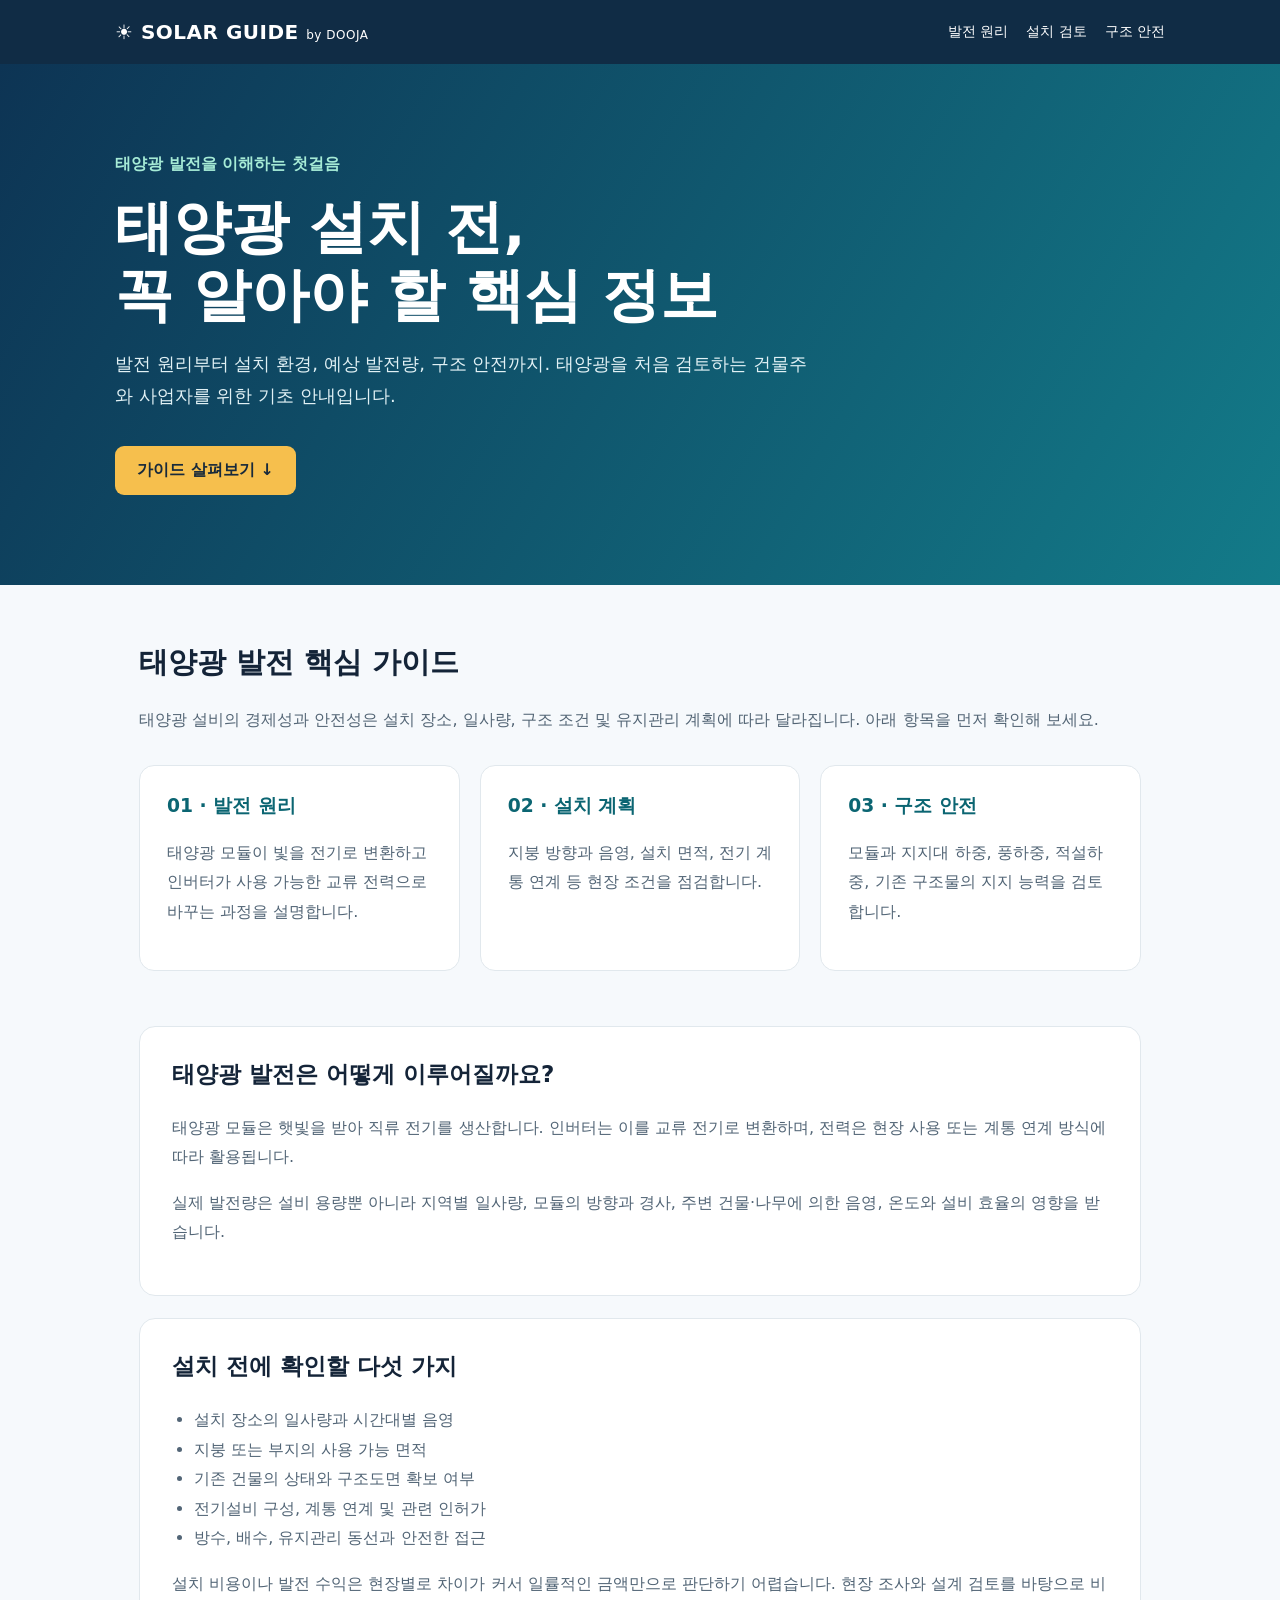
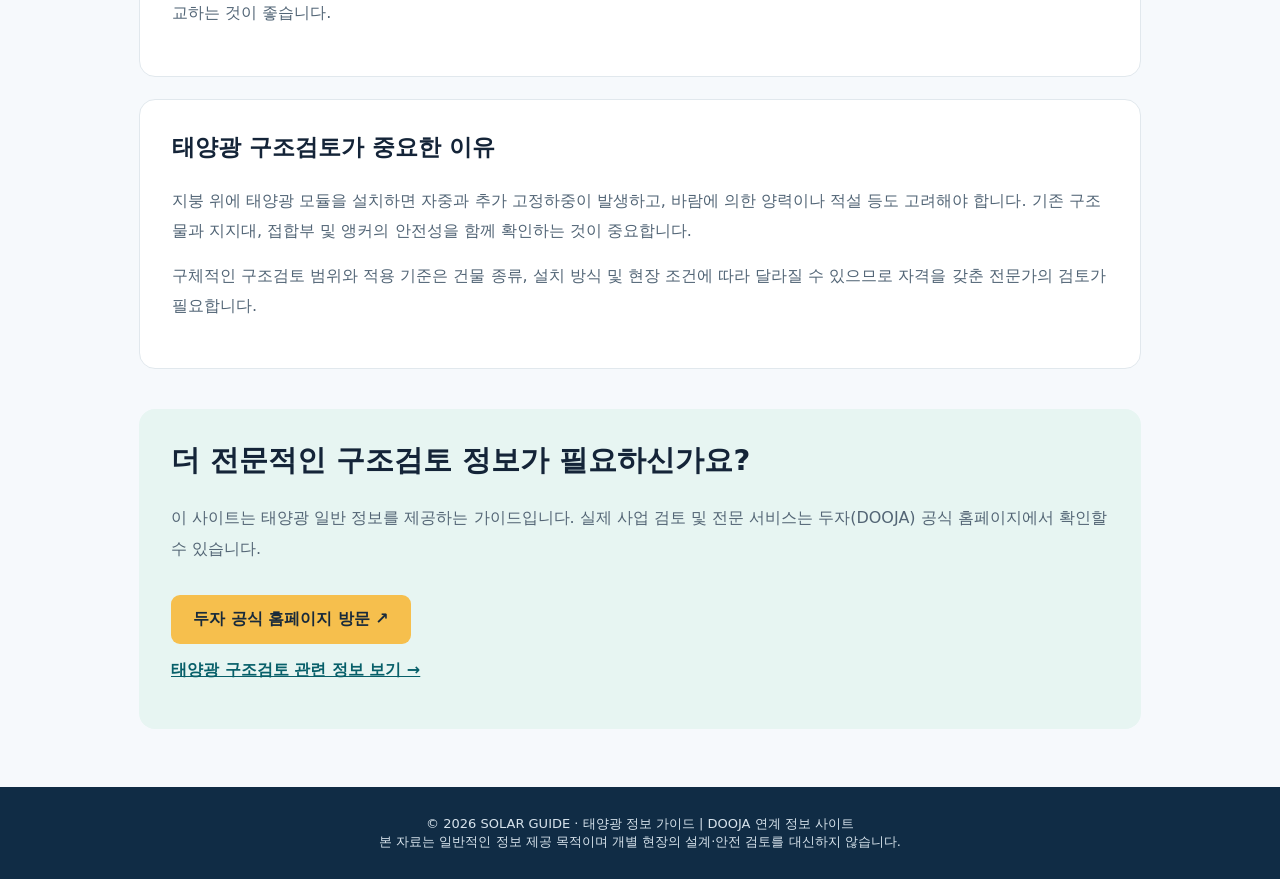
==== index.html @ edfa6957 "Add Search Console verification to solar guide" ====
<!doctype html>
<html lang="ko"><head><meta name="google-site-verification" content="1pqsXk9gWP5H1Vww6EPHqV4sm2T7xe90o_iISeCMJz8" /><meta charset="utf-8"><meta name="viewport" content="width=device-width,initial-scale=1"><title>태양광 발전 가이드 | 설치 원리·발전량·구조 안전 정보</title><meta name="description" content="태양광 발전의 원리, 설치 전 검토사항, 예상 발전량과 구조 안전을 쉽게 알아보는 정보 가이드. 두자(DOOJA) 기술 정보 연결."><meta name="robots" content="index,follow"><link rel="canonical" href="https://starichdog-collab.github.io/solar-guide/"><style>:root{font-family:system-ui,-apple-system,'Noto Sans KR',sans-serif;color:#142438;background:#f6f9fc}*{box-sizing:border-box}body{margin:0}header{background:#102c45;color:white;padding:20px max(24px,calc((100vw - 1050px)/2));display:flex;justify-content:space-between;align-items:center;gap:16px}header a{color:white;text-decoration:none}nav{display:flex;gap:18px;font-size:14px}.logo{font-size:20px;font-weight:800;letter-spacing:.5px}.hero{background:linear-gradient(120deg,#0d3454,#137b89);color:white;padding:90px 24px}.wrap{max-width:1050px;margin:auto}.eyebrow{color:#a6ebd6;font-weight:700}.hero h1{font-size:clamp(32px,5vw,58px);line-height:1.18;max-width:800px;margin:18px 0}.hero p{font-size:18px;line-height:1.8;max-width:700px;color:#e1f1f5}.btn{display:inline-block;background:#f6bf4d;color:#182a3b!important;padding:14px 22px;border-radius:9px;text-decoration:none;font-weight:800;margin-top:15px}main{max-width:1050px;margin:auto;padding:58px 24px}h2{font-size:29px;margin:0 0 22px}.intro{color:#536575;line-height:1.9}.cards{display:grid;grid-template-columns:repeat(3,1fr);gap:20px;margin:30px 0 55px}.card{background:white;border:1px solid #e1e8ed;border-radius:15px;padding:27px;box-shadow:0 6px 24px #1234 0}.card h3{margin-top:0;color:#0b6572}.card p,article p,li{line-height:1.85;color:#526576}article{background:white;border-radius:16px;padding:32px;margin:22px 0;border:1px solid #e1e8ed}article h3{margin-top:0;font-size:23px}ul{padding-left:22px}.cta{background:#e7f5f2;border-radius:16px;padding:32px;margin-top:40px}.cta a{color:#075f69;font-weight:700}footer{background:#102c45;color:#d7e3ec;text-align:center;padding:28px;font-size:13px}@media(max-width:700px){header{flex-direction:column;align-items:flex-start}.cards{grid-template-columns:1fr}.hero{padding:60px 24px}article{padding:24px}}</style></head><body><header><a class="logo" href="./">☀ SOLAR GUIDE <small style="font-size:12px;font-weight:400">by DOOJA</small></a><nav><a href="#basics">발전 원리</a><a href="#planning">설치 검토</a><a href="#safety">구조 안전</a></nav></header><section class="hero"><div class="wrap"><div class="eyebrow">태양광 발전을 이해하는 첫걸음</div><h1>태양광 설치 전,<br>꼭 알아야 할 핵심 정보</h1><p>발전 원리부터 설치 환경, 예상 발전량, 구조 안전까지. 태양광을 처음 검토하는 건물주와 사업자를 위한 기초 안내입니다.</p><a class="btn" href="#basics">가이드 살펴보기 ↓</a></div></section><main><h2>태양광 발전 핵심 가이드</h2><p class="intro">태양광 설비의 경제성과 안전성은 설치 장소, 일사량, 구조 조건 및 유지관리 계획에 따라 달라집니다. 아래 항목을 먼저 확인해 보세요.</p><div class="cards"><div class="card"><h3>01 · 발전 원리</h3><p>태양광 모듈이 빛을 전기로 변환하고 인버터가 사용 가능한 교류 전력으로 바꾸는 과정을 설명합니다.</p></div><div class="card"><h3>02 · 설치 계획</h3><p>지붕 방향과 음영, 설치 면적, 전기 계통 연계 등 현장 조건을 점검합니다.</p></div><div class="card"><h3>03 · 구조 안전</h3><p>모듈과 지지대 하중, 풍하중, 적설하중, 기존 구조물의 지지 능력을 검토합니다.</p></div></div><article id="basics"><h3>태양광 발전은 어떻게 이루어질까요?</h3><p>태양광 모듈은 햇빛을 받아 직류 전기를 생산합니다. 인버터는 이를 교류 전기로 변환하며, 전력은 현장 사용 또는 계통 연계 방식에 따라 활용됩니다.</p><p>실제 발전량은 설비 용량뿐 아니라 지역별 일사량, 모듈의 방향과 경사, 주변 건물·나무에 의한 음영, 온도와 설비 효율의 영향을 받습니다.</p></article><article id="planning"><h3>설치 전에 확인할 다섯 가지</h3><ul><li>설치 장소의 일사량과 시간대별 음영</li><li>지붕 또는 부지의 사용 가능 면적</li><li>기존 건물의 상태와 구조도면 확보 여부</li><li>전기설비 구성, 계통 연계 및 관련 인허가</li><li>방수, 배수, 유지관리 동선과 안전한 접근</li></ul><p>설치 비용이나 발전 수익은 현장별로 차이가 커서 일률적인 금액만으로 판단하기 어렵습니다. 현장 조사와 설계 검토를 바탕으로 비교하는 것이 좋습니다.</p></article><article id="safety"><h3>태양광 구조검토가 중요한 이유</h3><p>지붕 위에 태양광 모듈을 설치하면 자중과 추가 고정하중이 발생하고, 바람에 의한 양력이나 적설 등도 고려해야 합니다. 기존 구조물과 지지대, 접합부 및 앵커의 안전성을 함께 확인하는 것이 중요합니다.</p><p>구체적인 구조검토 범위와 적용 기준은 건물 종류, 설치 방식 및 현장 조건에 따라 달라질 수 있으므로 자격을 갖춘 전문가의 검토가 필요합니다.</p></article><section class="cta"><h2>더 전문적인 구조검토 정보가 필요하신가요?</h2><p class="intro">이 사이트는 태양광 일반 정보를 제공하는 가이드입니다. 실제 사업 검토 및 전문 서비스는 두자(DOOJA) 공식 홈페이지에서 확인할 수 있습니다.</p><a class="btn" href="https://dooja.co.kr/" target="_blank" rel="noopener noreferrer">두자 공식 홈페이지 방문 ↗</a><p><a href="https://dooja.co.kr/solar-structural-review" target="_blank" rel="noopener noreferrer">태양광 구조검토 관련 정보 보기 →</a></p></section></main><footer>© 2026 SOLAR GUIDE · 태양광 정보 가이드 | DOOJA 연계 정보 사이트<br>본 자료는 일반적인 정보 제공 목적이며 개별 현장의 설계·안전 검토를 대신하지 않습니다.</footer></body></html>
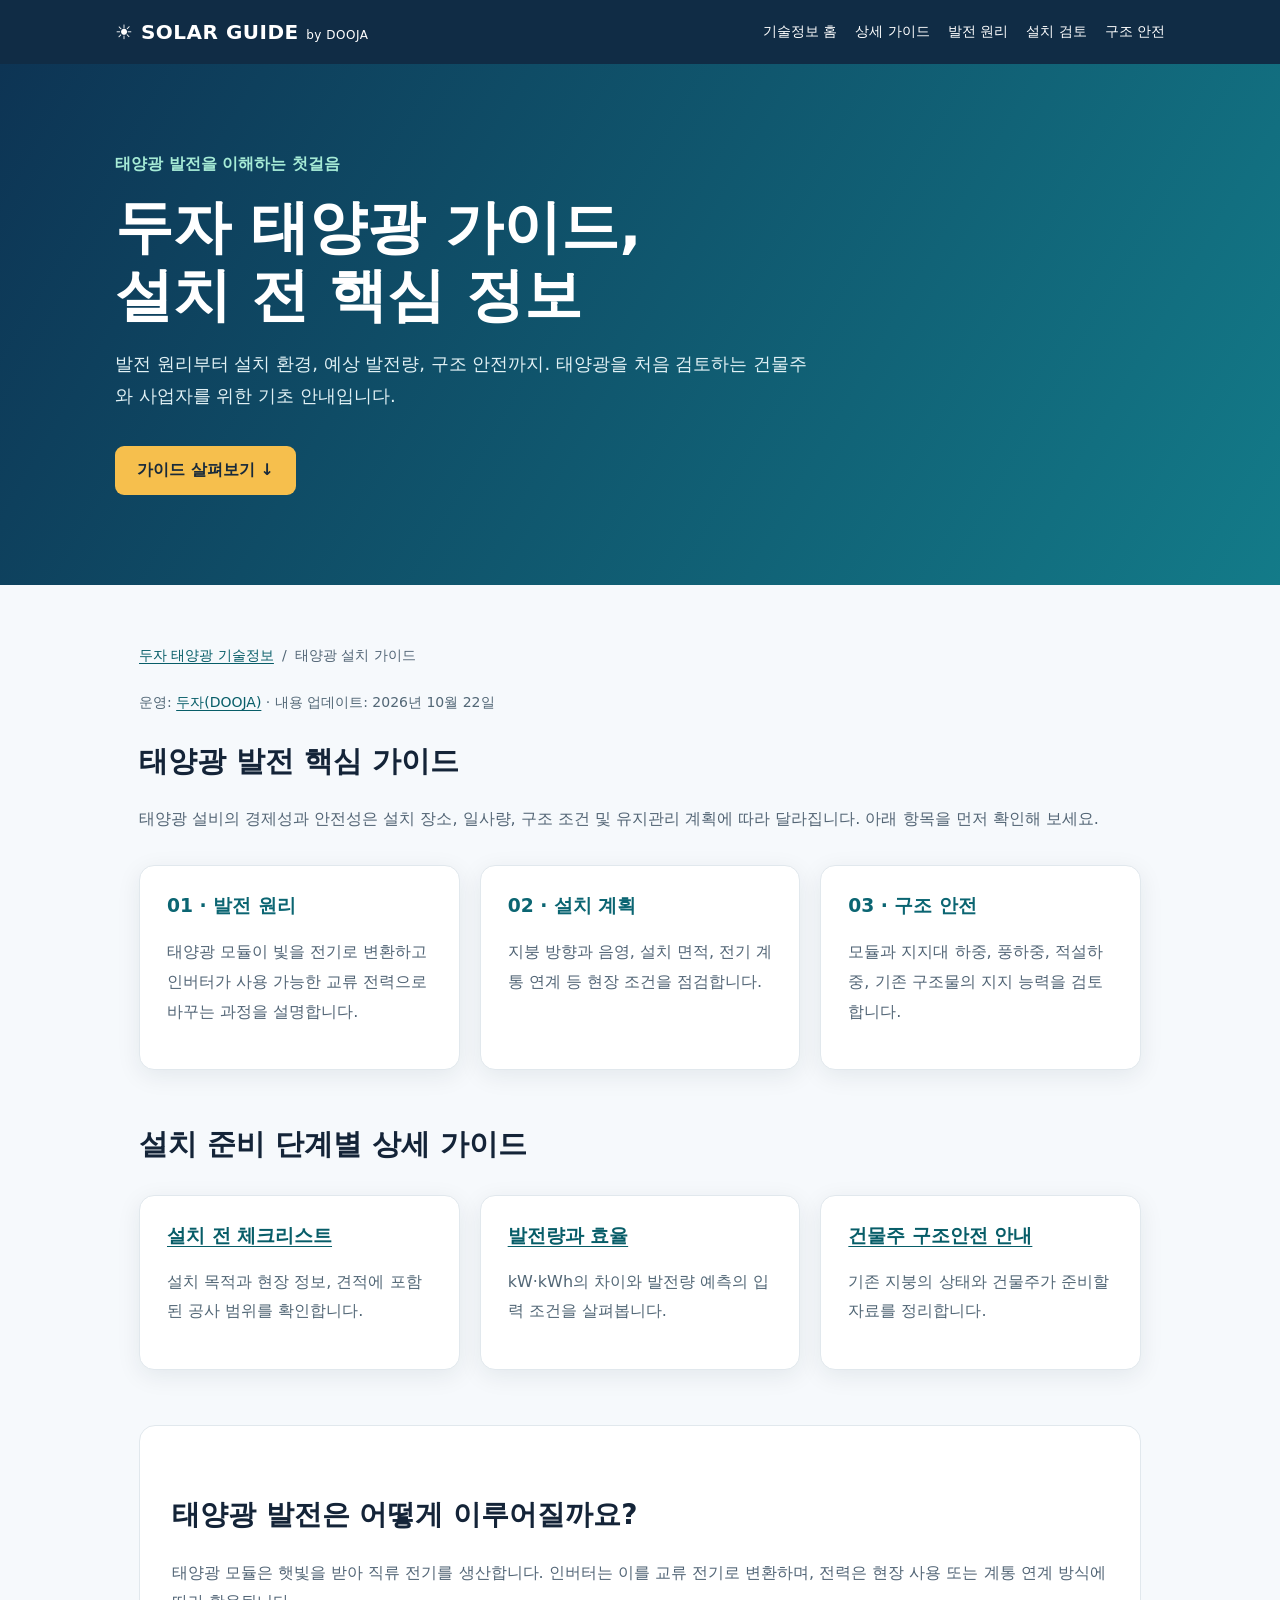
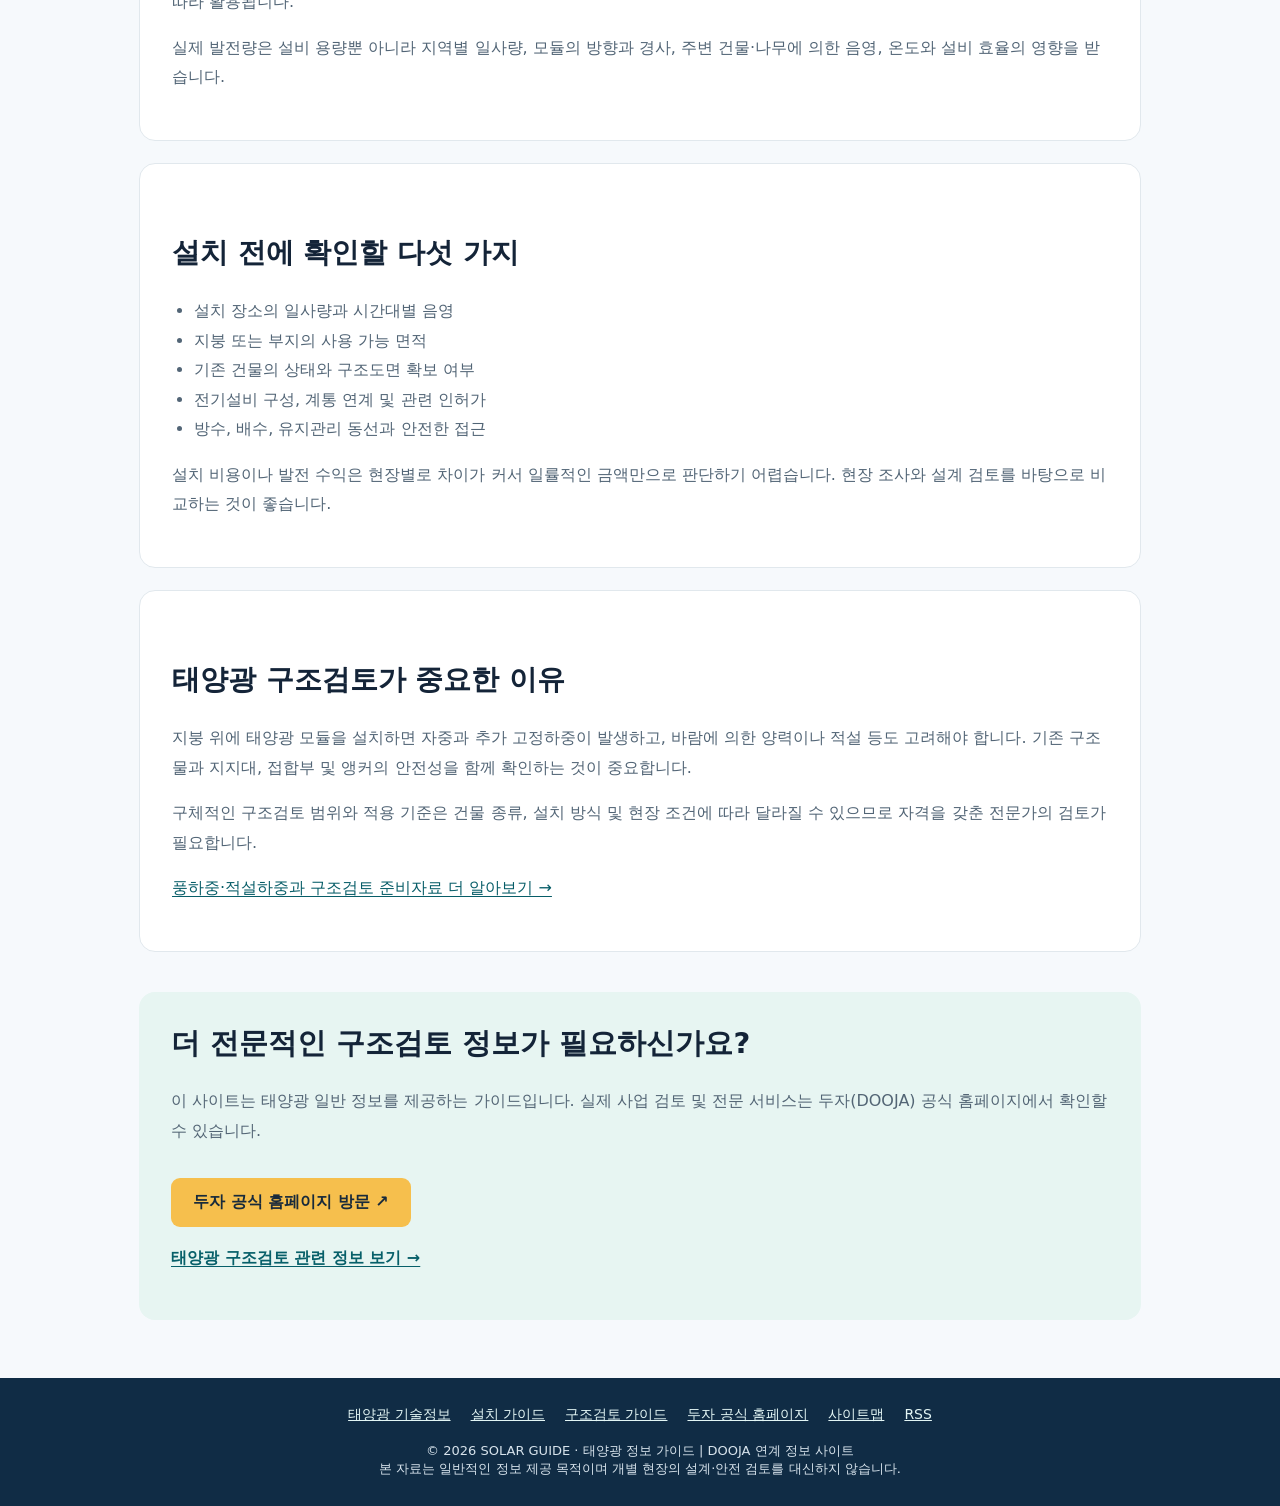
==== commit d7d0f339: "Improve solar guide discoverability, metadata and practical content" ====
--- a/index.html
+++ b/index.html
@@ -1,2 +1,24 @@
 <!doctype html>
-<html lang="ko"><head><meta name="google-site-verification" content="1pqsXk9gWP5H1Vww6EPHqV4sm2T7xe90o_iISeCMJz8" /><meta charset="utf-8"><meta name="viewport" content="width=device-width,initial-scale=1"><title>태양광 발전 가이드 | 설치 원리·발전량·구조 안전 정보</title><meta name="description" content="태양광 발전의 원리, 설치 전 검토사항, 예상 발전량과 구조 안전을 쉽게 알아보는 정보 가이드. 두자(DOOJA) 기술 정보 연결."><meta name="robots" content="index,follow"><link rel="canonical" href="https://starichdog-collab.github.io/solar-guide/"><style>:root{font-family:system-ui,-apple-system,'Noto Sans KR',sans-serif;color:#142438;background:#f6f9fc}*{box-sizing:border-box}body{margin:0}header{background:#102c45;color:white;padding:20px max(24px,calc((100vw - 1050px)/2));display:flex;justify-content:space-between;align-items:center;gap:16px}header a{color:white;text-decoration:none}nav{display:flex;gap:18px;font-size:14px}.logo{font-size:20px;font-weight:800;letter-spacing:.5px}.hero{background:linear-gradient(120deg,#0d3454,#137b89);color:white;padding:90px 24px}.wrap{max-width:1050px;margin:auto}.eyebrow{color:#a6ebd6;font-weight:700}.hero h1{font-size:clamp(32px,5vw,58px);line-height:1.18;max-width:800px;margin:18px 0}.hero p{font-size:18px;line-height:1.8;max-width:700px;color:#e1f1f5}.btn{display:inline-block;background:#f6bf4d;color:#182a3b!important;padding:14px 22px;border-radius:9px;text-decoration:none;font-weight:800;margin-top:15px}main{max-width:1050px;margin:auto;padding:58px 24px}h2{font-size:29px;margin:0 0 22px}.intro{color:#536575;line-height:1.9}.cards{display:grid;grid-template-columns:repeat(3,1fr);gap:20px;margin:30px 0 55px}.card{background:white;border:1px solid #e1e8ed;border-radius:15px;padding:27px;box-shadow:0 6px 24px #1234 0}.card h3{margin-top:0;color:#0b6572}.card p,article p,li{line-height:1.85;color:#526576}article{background:white;border-radius:16px;padding:32px;margin:22px 0;border:1px solid #e1e8ed}article h3{margin-top:0;font-size:23px}ul{padding-left:22px}.cta{background:#e7f5f2;border-radius:16px;padding:32px;margin-top:40px}.cta a{color:#075f69;font-weight:700}footer{background:#102c45;color:#d7e3ec;text-align:center;padding:28px;font-size:13px}@media(max-width:700px){header{flex-direction:column;align-items:flex-start}.cards{grid-template-columns:1fr}.hero{padding:60px 24px}article{padding:24px}}</style></head><body><header><a class="logo" href="./">☀ SOLAR GUIDE <small style="font-size:12px;font-weight:400">by DOOJA</small></a><nav><a href="#basics">발전 원리</a><a href="#planning">설치 검토</a><a href="#safety">구조 안전</a></nav></header><section class="hero"><div class="wrap"><div class="eyebrow">태양광 발전을 이해하는 첫걸음</div><h1>태양광 설치 전,<br>꼭 알아야 할 핵심 정보</h1><p>발전 원리부터 설치 환경, 예상 발전량, 구조 안전까지. 태양광을 처음 검토하는 건물주와 사업자를 위한 기초 안내입니다.</p><a class="btn" href="#basics">가이드 살펴보기 ↓</a></div></section><main><h2>태양광 발전 핵심 가이드</h2><p class="intro">태양광 설비의 경제성과 안전성은 설치 장소, 일사량, 구조 조건 및 유지관리 계획에 따라 달라집니다. 아래 항목을 먼저 확인해 보세요.</p><div class="cards"><div class="card"><h3>01 · 발전 원리</h3><p>태양광 모듈이 빛을 전기로 변환하고 인버터가 사용 가능한 교류 전력으로 바꾸는 과정을 설명합니다.</p></div><div class="card"><h3>02 · 설치 계획</h3><p>지붕 방향과 음영, 설치 면적, 전기 계통 연계 등 현장 조건을 점검합니다.</p></div><div class="card"><h3>03 · 구조 안전</h3><p>모듈과 지지대 하중, 풍하중, 적설하중, 기존 구조물의 지지 능력을 검토합니다.</p></div></div><article id="basics"><h3>태양광 발전은 어떻게 이루어질까요?</h3><p>태양광 모듈은 햇빛을 받아 직류 전기를 생산합니다. 인버터는 이를 교류 전기로 변환하며, 전력은 현장 사용 또는 계통 연계 방식에 따라 활용됩니다.</p><p>실제 발전량은 설비 용량뿐 아니라 지역별 일사량, 모듈의 방향과 경사, 주변 건물·나무에 의한 음영, 온도와 설비 효율의 영향을 받습니다.</p></article><article id="planning"><h3>설치 전에 확인할 다섯 가지</h3><ul><li>설치 장소의 일사량과 시간대별 음영</li><li>지붕 또는 부지의 사용 가능 면적</li><li>기존 건물의 상태와 구조도면 확보 여부</li><li>전기설비 구성, 계통 연계 및 관련 인허가</li><li>방수, 배수, 유지관리 동선과 안전한 접근</li></ul><p>설치 비용이나 발전 수익은 현장별로 차이가 커서 일률적인 금액만으로 판단하기 어렵습니다. 현장 조사와 설계 검토를 바탕으로 비교하는 것이 좋습니다.</p></article><article id="safety"><h3>태양광 구조검토가 중요한 이유</h3><p>지붕 위에 태양광 모듈을 설치하면 자중과 추가 고정하중이 발생하고, 바람에 의한 양력이나 적설 등도 고려해야 합니다. 기존 구조물과 지지대, 접합부 및 앵커의 안전성을 함께 확인하는 것이 중요합니다.</p><p>구체적인 구조검토 범위와 적용 기준은 건물 종류, 설치 방식 및 현장 조건에 따라 달라질 수 있으므로 자격을 갖춘 전문가의 검토가 필요합니다.</p></article><section class="cta"><h2>더 전문적인 구조검토 정보가 필요하신가요?</h2><p class="intro">이 사이트는 태양광 일반 정보를 제공하는 가이드입니다. 실제 사업 검토 및 전문 서비스는 두자(DOOJA) 공식 홈페이지에서 확인할 수 있습니다.</p><a class="btn" href="https://dooja.co.kr/" target="_blank" rel="noopener noreferrer">두자 공식 홈페이지 방문 ↗</a><p><a href="https://dooja.co.kr/solar-structural-review" target="_blank" rel="noopener noreferrer">태양광 구조검토 관련 정보 보기 →</a></p></section></main><footer>© 2026 SOLAR GUIDE · 태양광 정보 가이드 | DOOJA 연계 정보 사이트<br>본 자료는 일반적인 정보 제공 목적이며 개별 현장의 설계·안전 검토를 대신하지 않습니다.</footer></body></html>+<html lang="ko"><head>
+<meta charset="utf-8"><meta name="google-site-verification" content="1pqsXk9gWP5H1Vww6EPHqV4sm2T7xe90o_iISeCMJz8" /><meta name="viewport" content="width=device-width,initial-scale=1"><title>태양광 설치 가이드 | 발전 원리·발전량·준비사항 | 두자</title><meta name="description" content="태양광 설치를 준비하는 건물주와 사업자를 위한 두자 가이드. 발전 원리, 설치 환경, 예상 발전량과 지붕 구조 안전을 순서대로 확인하세요."><link rel="canonical" href="https://starichdog-collab.github.io/solar-guide/"><style>:root{font-family:system-ui,-apple-system,'Noto Sans KR',sans-serif;color:#142438;background:#f6f9fc}*{box-sizing:border-box}body{margin:0}header{background:#102c45;color:white;padding:20px max(24px,calc((100vw - 1050px)/2));display:flex;justify-content:space-between;align-items:center;gap:16px}header a{color:white;text-decoration:none}nav{display:flex;gap:18px;font-size:14px}.logo{font-size:20px;font-weight:800;letter-spacing:.5px}.hero{background:linear-gradient(120deg,#0d3454,#137b89);color:white;padding:90px 24px}.wrap{max-width:1050px;margin:auto}.eyebrow{color:#a6ebd6;font-weight:700}.hero h1{font-size:clamp(32px,5vw,58px);line-height:1.18;max-width:800px;margin:18px 0}.hero p{font-size:18px;line-height:1.8;max-width:700px;color:#e1f1f5}.btn{display:inline-block;background:#f6bf4d;color:#182a3b!important;padding:14px 22px;border-radius:9px;text-decoration:none;font-weight:800;margin-top:15px}main{max-width:1050px;margin:auto;padding:58px 24px}h2{font-size:29px;margin:0 0 22px}.intro{color:#536575;line-height:1.9}.cards{display:grid;grid-template-columns:repeat(3,1fr);gap:20px;margin:30px 0 55px}.card{background:white;border:1px solid #e1e8ed;border-radius:15px;padding:27px;box-shadow:0 6px 24px #11223314}.card h3{margin-top:0;color:#0b6572}.card p,article p,li{line-height:1.85;color:#526576}article{background:white;border-radius:16px;padding:32px;margin:22px 0;border:1px solid #e1e8ed}article h3{margin-top:0;font-size:23px}ul{padding-left:22px}.cta{background:#e7f5f2;border-radius:16px;padding:32px;margin-top:40px}.cta a{color:#075f69;font-weight:700}footer{background:#102c45;color:#d7e3ec;text-align:center;padding:28px;font-size:13px}@media(max-width:700px){header{flex-direction:column;align-items:flex-start}.cards{grid-template-columns:1fr}.hero{padding:60px 24px}article{padding:24px}}</style>
+<meta name="robots" content="index,follow,max-image-preview:large">
+<meta name="author" content="두자(DOOJA)">
+<meta name="theme-color" content="#102c45">
+<meta property="og:type" content="website">
+<meta property="og:locale" content="ko_KR">
+<meta property="og:site_name" content="두자 태양광 기술정보">
+<meta property="og:title" content="태양광 설치 가이드 | 발전 원리·발전량·준비사항 | 두자">
+<meta property="og:description" content="태양광 설치를 준비하는 건물주와 사업자를 위한 두자 가이드. 발전 원리, 설치 환경, 예상 발전량과 지붕 구조 안전을 순서대로 확인하세요.">
+<meta property="og:url" content="https://starichdog-collab.github.io/solar-guide/">
+<meta name="twitter:card" content="summary">
+<meta name="twitter:title" content="태양광 설치 가이드 | 발전 원리·발전량·준비사항 | 두자">
+<meta name="twitter:description" content="태양광 설치를 준비하는 건물주와 사업자를 위한 두자 가이드. 발전 원리, 설치 환경, 예상 발전량과 지붕 구조 안전을 순서대로 확인하세요.">
+<link rel="alternate" type="application/rss+xml" title="두자 태양광 기술정보" href="https://starichdog-collab.github.io/feed.xml">
+<script type="application/ld+json">{"@context":"https://schema.org","@graph":[{"@type":"Organization","@id":"https://dooja.co.kr/#organization","name":"두자(DOOJA)","url":"https://dooja.co.kr/"},{"@type":"WebSite","@id":"https://starichdog-collab.github.io/#website","url":"https://starichdog-collab.github.io/","name":"두자 태양광 기술정보","alternateName":"DOOJA Solar Guide","inLanguage":"ko-KR","publisher":{"@id":"https://dooja.co.kr/#organization"}},{"@type":"CollectionPage","@id":"https://starichdog-collab.github.io/solar-guide/#webpage","url":"https://starichdog-collab.github.io/solar-guide/","name":"태양광 설치 가이드 | 발전 원리·발전량·준비사항 | 두자","description":"태양광 설치를 준비하는 건물주와 사업자를 위한 두자 가이드. 발전 원리, 설치 환경, 예상 발전량과 지붕 구조 안전을 순서대로 확인하세요.","inLanguage":"ko-KR","dateModified":"2026-10-22","isPartOf":{"@id":"https://starichdog-collab.github.io/#website"},"publisher":{"@id":"https://dooja.co.kr/#organization"},"breadcrumb":{"@id":"https://starichdog-collab.github.io/solar-guide/#breadcrumb"}},{"@type":"BreadcrumbList","@id":"https://starichdog-collab.github.io/solar-guide/#breadcrumb","itemListElement":[{"@type":"ListItem","position":1,"name":"두자 태양광 기술정보","item":"https://starichdog-collab.github.io/"},{"@type":"ListItem","position":2,"name":"태양광 설치 가이드","item":"https://starichdog-collab.github.io/solar-guide/"}]}]}</script>
+<style>
+/* Reading, navigation and accessible content */
+html{scroll-behavior:smooth}body{overflow-wrap:break-word}a:focus-visible,summary:focus-visible{outline:3px solid #c57b00;outline-offset:4px}header nav{flex-wrap:wrap}a{color:#075d68}main a{text-underline-offset:.2em}main{scroll-margin-top:24px}section,article{scroll-margin-top:24px}.skip-link{position:absolute;top:-80px;left:12px;background:#fff;color:#102c45;padding:12px;z-index:10}.skip-link:focus{top:12px}.breadcrumbs{display:block!important;font-size:14px;margin:0 0 22px}.breadcrumbs ol{display:flex;flex-wrap:wrap;gap:8px;list-style:none;padding:0;margin:0}.breadcrumbs li{margin:0}.breadcrumbs li+li:before{content:"/";padding-right:8px;color:#526776}.byline{font-size:14px;color:#526776;margin:12px 0 28px;line-height:1.7}.related{margin-top:30px;border-top:1px solid #d7e3e8;padding-top:22px}.related ul{padding-left:22px}.related li{margin:8px 0}.table-scroll{overflow-x:auto;margin:24px 0;border:1px solid #dbe5ea;border-radius:10px}table{border-collapse:collapse;width:100%;font-size:15px;line-height:1.7}caption{padding:12px;text-align:left;font-weight:700;background:#eef7f7}th,td{padding:13px 15px;text-align:left;vertical-align:top;border-bottom:1px solid #e1eaef}thead th{background:#e7f2f4;color:#15374b}tbody th{min-width:95px}tr:last-child>*{border-bottom:0}details{border:1px solid #dbe5ea;border-radius:10px;padding:16px 20px;margin:12px 0;background:#f7fafb}summary{cursor:pointer;font-weight:700;line-height:1.7}details p{margin-bottom:4px}.source{font-size:14px;line-height:1.8;color:#526776}.site-footer-links{display:flex;justify-content:center;flex-wrap:wrap;gap:10px 20px;margin:0 0 18px}.site-footer-links a{color:#e3f6f5}.site-footer-links a:focus-visible{outline-color:#f6bf4d}.catalog a{font-weight:700}.catalog p{color:#526776;line-height:1.8}.catalog{margin:35px 0}.table-scroll:focus-visible{outline:3px solid #c57b00}article h1{font-size:clamp(28px,4vw,43px);line-height:1.4}article h2{font-size:clamp(22px,3vw,28px);line-height:1.5;margin-top:36px}article h3{line-height:1.5}.source a{overflow-wrap:anywhere}main p{line-height:1.85}@media(max-width:700px){.card{padding:24px}.breadcrumbs{font-size:13px}th,td{padding:10px}main{padding-top:32px;padding-bottom:32px}article{padding:24px!important}.hero h1{word-break:keep-all}.site-footer-links{font-size:14px}}@media(prefers-reduced-motion:reduce){html{scroll-behavior:auto}}
+</style>
+</head><body><a class="skip-link" href="#main-content">본문 바로가기</a><header><a class="logo" href="./">☀ SOLAR GUIDE <small style="font-size:12px;font-weight:400">by DOOJA</small></a><nav aria-label="발전 가이드 메뉴"><a href="/">기술정보 홈</a><a href="#guides">상세 가이드</a><a href="#basics">발전 원리</a><a href="#planning">설치 검토</a><a href="#safety">구조 안전</a></nav></header><section class="hero"><div class="wrap"><div class="eyebrow">태양광 발전을 이해하는 첫걸음</div><h1>두자 태양광 가이드,<br>설치 전 핵심 정보</h1><p>발전 원리부터 설치 환경, 예상 발전량, 구조 안전까지. 태양광을 처음 검토하는 건물주와 사업자를 위한 기초 안내입니다.</p><a class="btn" href="#basics">가이드 살펴보기 ↓</a></div></section><main id="main-content"><nav class="breadcrumbs" aria-label="현재 위치"><ol><li><a href="/">두자 태양광 기술정보</a></li><li><span aria-current="page">태양광 설치 가이드</span></li></ol></nav><p class="byline">운영: <a href="https://dooja.co.kr/">두자(DOOJA)</a> · 내용 업데이트: <time datetime="2026-10-22">2026년 10월 22일</time></p><h2>태양광 발전 핵심 가이드</h2><p class="intro">태양광 설비의 경제성과 안전성은 설치 장소, 일사량, 구조 조건 및 유지관리 계획에 따라 달라집니다. 아래 항목을 먼저 확인해 보세요.</p><div class="cards"><div class="card"><h3>01 · 발전 원리</h3><p>태양광 모듈이 빛을 전기로 변환하고 인버터가 사용 가능한 교류 전력으로 바꾸는 과정을 설명합니다.</p></div><div class="card"><h3>02 · 설치 계획</h3><p>지붕 방향과 음영, 설치 면적, 전기 계통 연계 등 현장 조건을 점검합니다.</p></div><div class="card"><h3>03 · 구조 안전</h3><p>모듈과 지지대 하중, 풍하중, 적설하중, 기존 구조물의 지지 능력을 검토합니다.</p></div></div><section id="guides" class="catalog" aria-labelledby="guide-topics"><h2 id="guide-topics">설치 준비 단계별 상세 가이드</h2><div class="cards"><section class="card"><h3><a href="/solar-guide/solar-installation-checklist.html">설치 전 체크리스트</a></h3><p>설치 목적과 현장 정보, 견적에 포함된 공사 범위를 확인합니다.</p></section>
+<section class="card"><h3><a href="/solar-guide/solar-generation-factors.html">발전량과 효율</a></h3><p>kW·kWh의 차이와 발전량 예측의 입력 조건을 살펴봅니다.</p></section>
+<section class="card"><h3><a href="/solar-guide/solar-roof-structure.html">건물주 구조안전 안내</a></h3><p>기존 지붕의 상태와 건물주가 준비할 자료를 정리합니다.</p></section></div></section><article id="basics"><h2>태양광 발전은 어떻게 이루어질까요?</h2><p>태양광 모듈은 햇빛을 받아 직류 전기를 생산합니다. 인버터는 이를 교류 전기로 변환하며, 전력은 현장 사용 또는 계통 연계 방식에 따라 활용됩니다.</p><p>실제 발전량은 설비 용량뿐 아니라 지역별 일사량, 모듈의 방향과 경사, 주변 건물·나무에 의한 음영, 온도와 설비 효율의 영향을 받습니다.</p></article><article id="planning"><h2>설치 전에 확인할 다섯 가지</h2><ul><li>설치 장소의 일사량과 시간대별 음영</li><li>지붕 또는 부지의 사용 가능 면적</li><li>기존 건물의 상태와 구조도면 확보 여부</li><li>전기설비 구성, 계통 연계 및 관련 인허가</li><li>방수, 배수, 유지관리 동선과 안전한 접근</li></ul><p>설치 비용이나 발전 수익은 현장별로 차이가 커서 일률적인 금액만으로 판단하기 어렵습니다. 현장 조사와 설계 검토를 바탕으로 비교하는 것이 좋습니다.</p></article><article id="safety"><h2>태양광 구조검토가 중요한 이유</h2><p>지붕 위에 태양광 모듈을 설치하면 자중과 추가 고정하중이 발생하고, 바람에 의한 양력이나 적설 등도 고려해야 합니다. 기존 구조물과 지지대, 접합부 및 앵커의 안전성을 함께 확인하는 것이 중요합니다.</p><p>구체적인 구조검토 범위와 적용 기준은 건물 종류, 설치 방식 및 현장 조건에 따라 달라질 수 있으므로 자격을 갖춘 전문가의 검토가 필요합니다.</p><p><a href="/solar-structural-review/">풍하중·적설하중과 구조검토 준비자료 더 알아보기 →</a></p></article><section class="cta"><h2>더 전문적인 구조검토 정보가 필요하신가요?</h2><p class="intro">이 사이트는 태양광 일반 정보를 제공하는 가이드입니다. 실제 사업 검토 및 전문 서비스는 두자(DOOJA) 공식 홈페이지에서 확인할 수 있습니다.</p><a class="btn" href="https://dooja.co.kr/" target="_blank" rel="noopener noreferrer">두자 공식 홈페이지 방문 ↗</a><p><a href="https://dooja.co.kr/services/solar-structural-review" target="_blank" rel="noopener noreferrer">태양광 구조검토 관련 정보 보기 →</a></p></section></main><footer><nav class="site-footer-links" aria-label="전체 사이트 안내"><a href="/">태양광 기술정보</a><a href="/solar-guide/">설치 가이드</a><a href="/solar-structural-review/">구조검토 가이드</a><a href="https://dooja.co.kr/">두자 공식 홈페이지</a><a href="/sitemap.xml">사이트맵</a><a href="/feed.xml">RSS</a></nav>© 2026 SOLAR GUIDE · 태양광 정보 가이드 | DOOJA 연계 정보 사이트<br>본 자료는 일반적인 정보 제공 목적이며 개별 현장의 설계·안전 검토를 대신하지 않습니다.</footer></body></html>
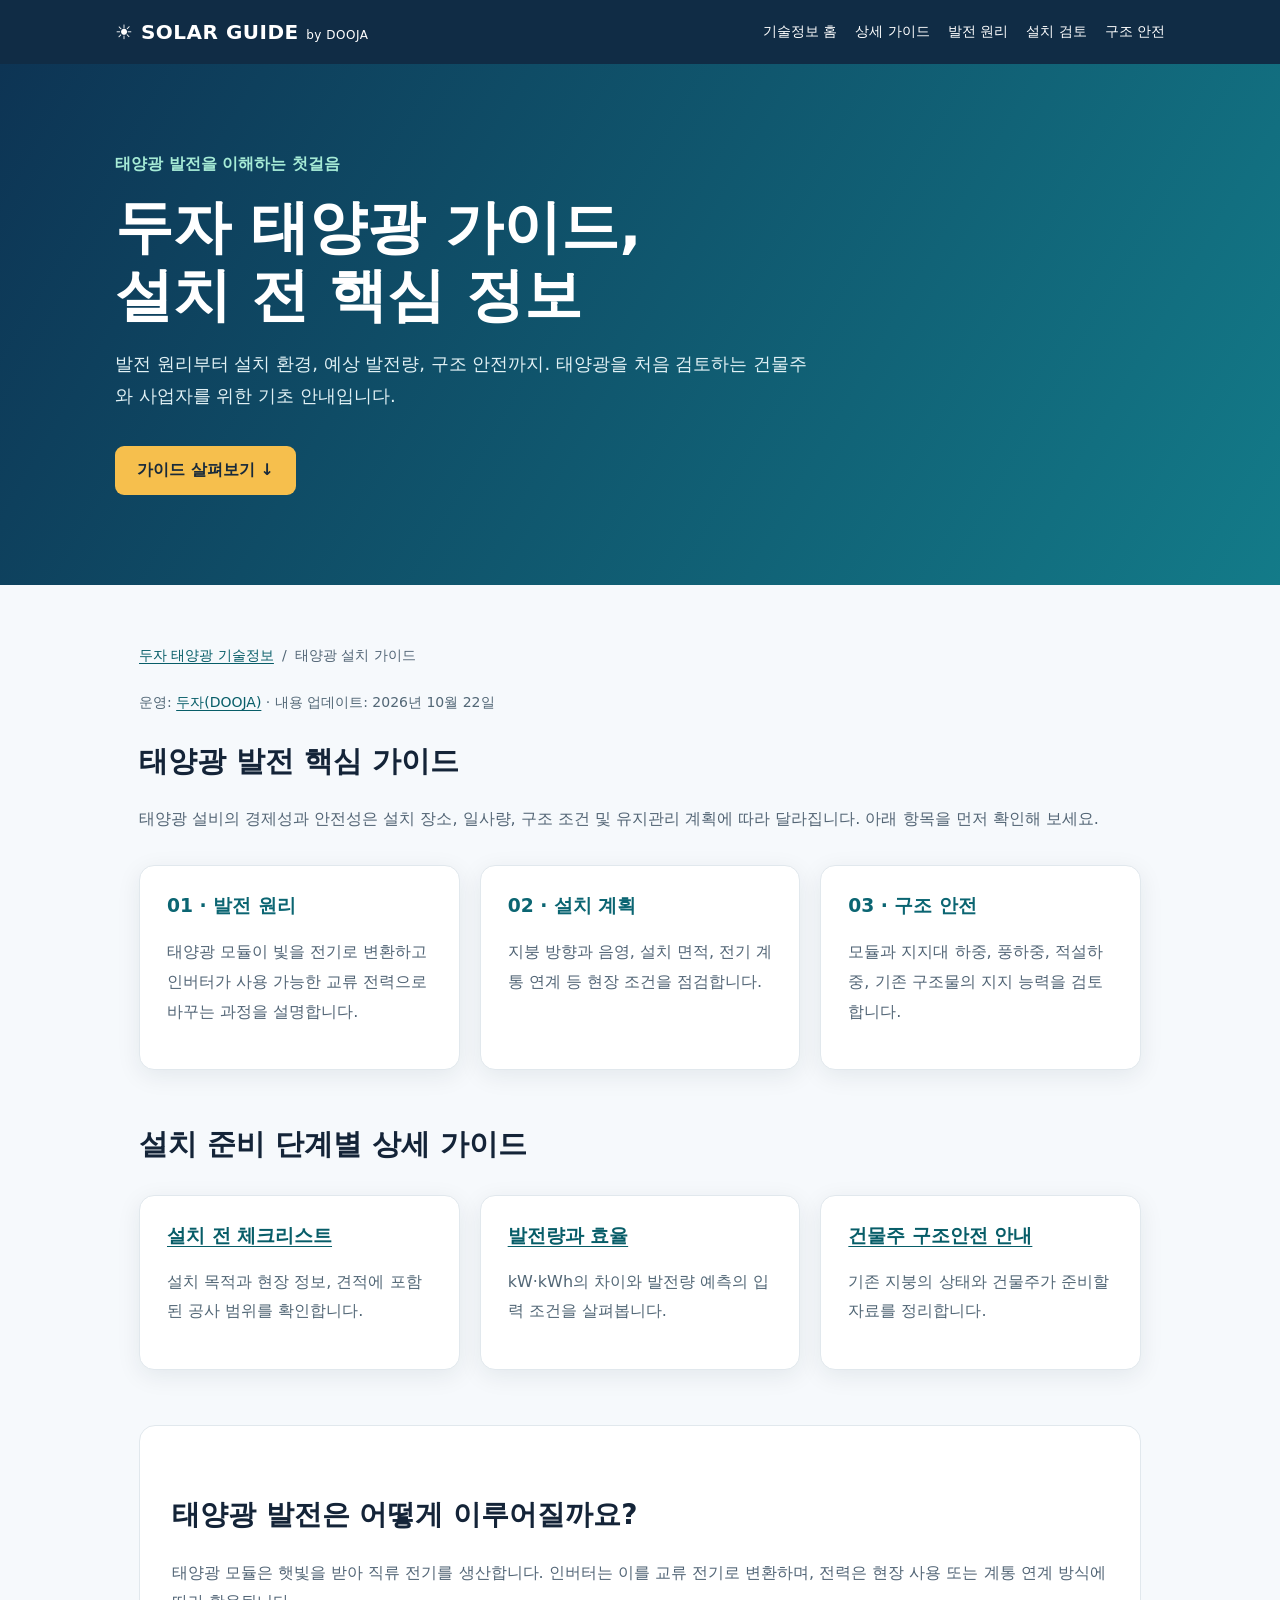
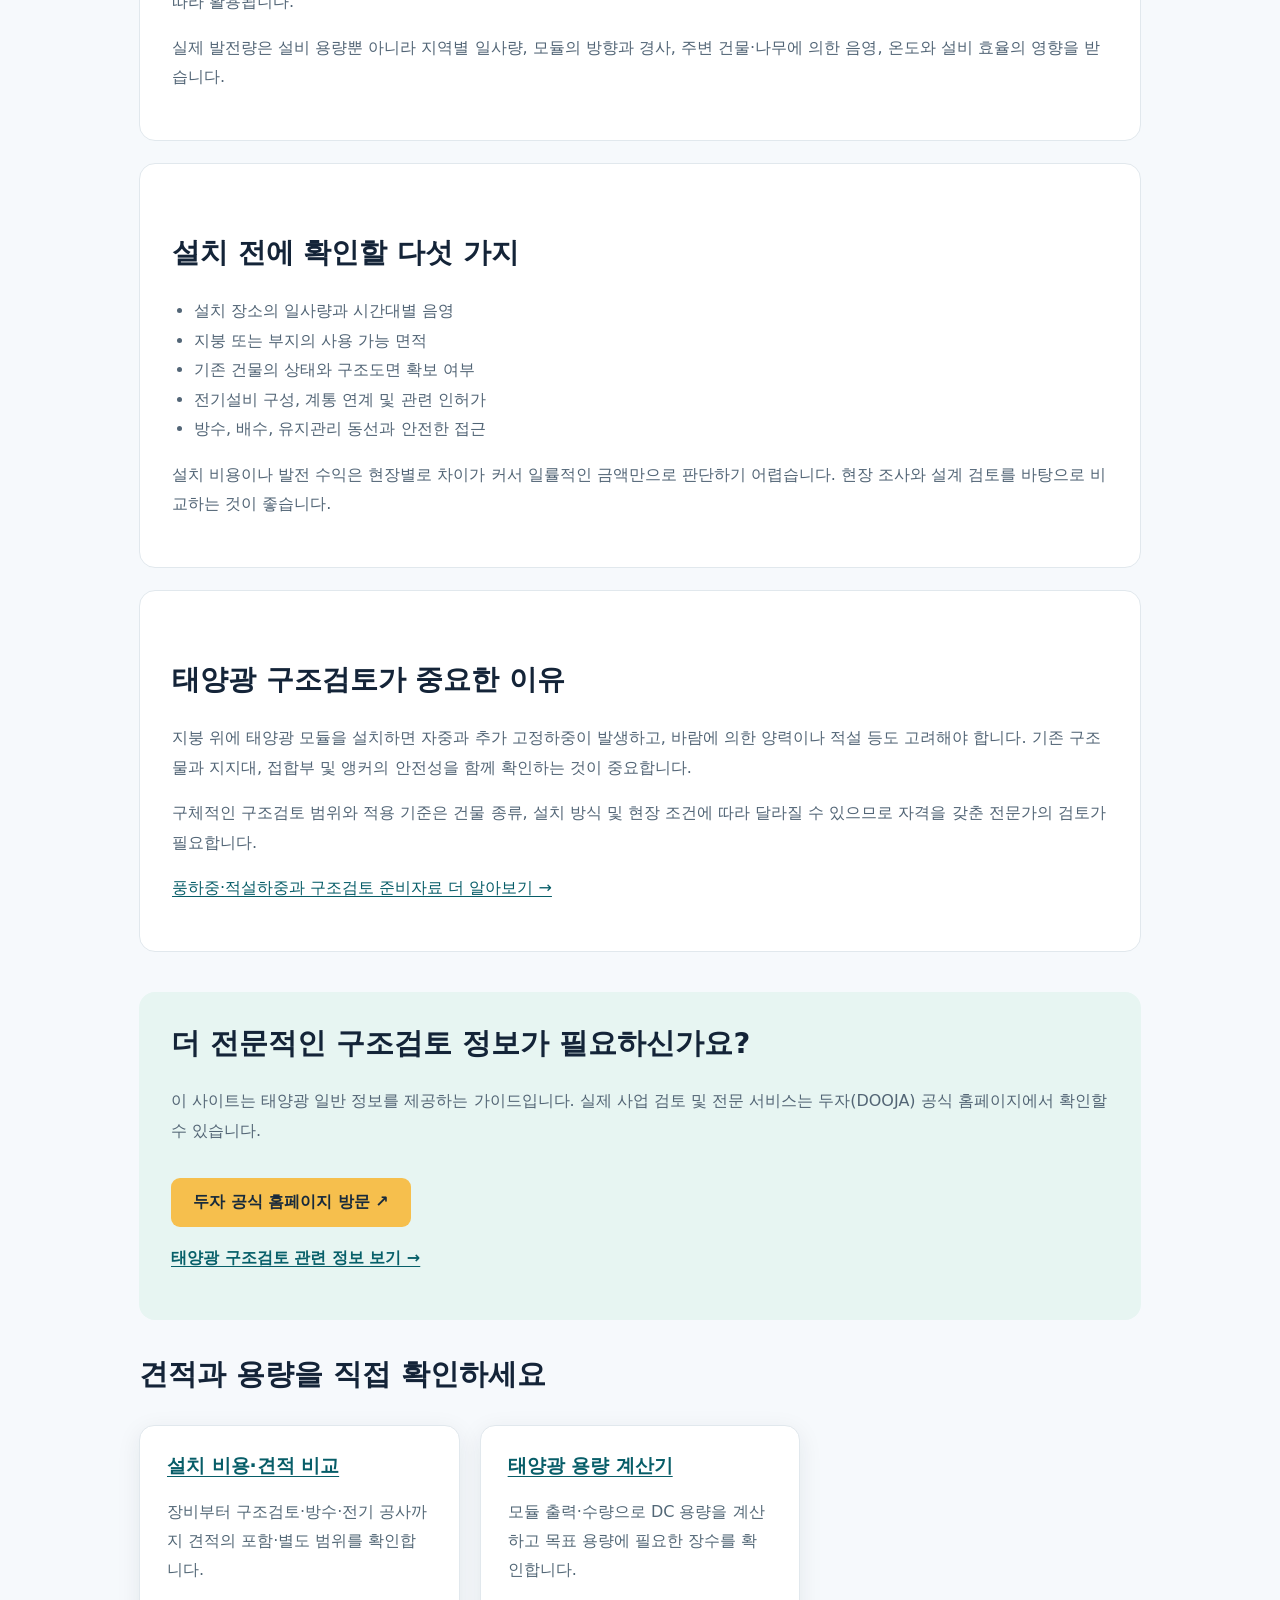
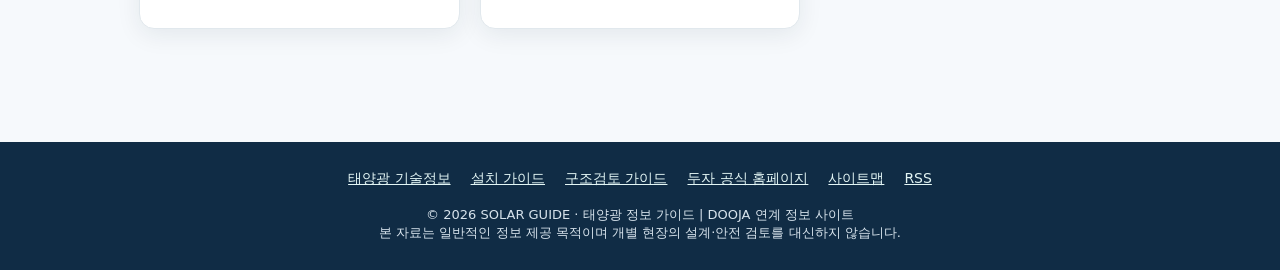
==== commit 94355ee5: "Improve solar discovery with original guides, capacity calculator and full-content feeds" ====
--- a/index.html
+++ b/index.html
@@ -13,12 +13,13 @@
 <meta name="twitter:card" content="summary">
 <meta name="twitter:title" content="태양광 설치 가이드 | 발전 원리·발전량·준비사항 | 두자">
 <meta name="twitter:description" content="태양광 설치를 준비하는 건물주와 사업자를 위한 두자 가이드. 발전 원리, 설치 환경, 예상 발전량과 지붕 구조 안전을 순서대로 확인하세요.">
-<link rel="alternate" type="application/rss+xml" title="두자 태양광 기술정보" href="https://starichdog-collab.github.io/feed.xml">
-<script type="application/ld+json">{"@context":"https://schema.org","@graph":[{"@type":"Organization","@id":"https://dooja.co.kr/#organization","name":"두자(DOOJA)","url":"https://dooja.co.kr/"},{"@type":"WebSite","@id":"https://starichdog-collab.github.io/#website","url":"https://starichdog-collab.github.io/","name":"두자 태양광 기술정보","alternateName":"DOOJA Solar Guide","inLanguage":"ko-KR","publisher":{"@id":"https://dooja.co.kr/#organization"}},{"@type":"CollectionPage","@id":"https://starichdog-collab.github.io/solar-guide/#webpage","url":"https://starichdog-collab.github.io/solar-guide/","name":"태양광 설치 가이드 | 발전 원리·발전량·준비사항 | 두자","description":"태양광 설치를 준비하는 건물주와 사업자를 위한 두자 가이드. 발전 원리, 설치 환경, 예상 발전량과 지붕 구조 안전을 순서대로 확인하세요.","inLanguage":"ko-KR","dateModified":"2026-10-22","isPartOf":{"@id":"https://starichdog-collab.github.io/#website"},"publisher":{"@id":"https://dooja.co.kr/#organization"},"breadcrumb":{"@id":"https://starichdog-collab.github.io/solar-guide/#breadcrumb"}},{"@type":"BreadcrumbList","@id":"https://starichdog-collab.github.io/solar-guide/#breadcrumb","itemListElement":[{"@type":"ListItem","position":1,"name":"두자 태양광 기술정보","item":"https://starichdog-collab.github.io/"},{"@type":"ListItem","position":2,"name":"태양광 설치 가이드","item":"https://starichdog-collab.github.io/solar-guide/"}]}]}</script>
+<link rel="alternate" type="application/rss+xml" title="두자 태양광 기술정보" href="https://starichdog-collab.github.io/solar-guide/feed.xml">
+<script type="application/ld+json">{"@context": "https://schema.org", "@graph": [{"@type": "Organization", "@id": "https://dooja.co.kr/#organization", "name": "두자(DOOJA)", "url": "https://dooja.co.kr/"}, {"@type": "WebSite", "@id": "https://starichdog-collab.github.io/#website", "url": "https://starichdog-collab.github.io/", "name": "두자 태양광 기술정보", "alternateName": "DOOJA Solar Guide", "inLanguage": "ko-KR", "publisher": {"@id": "https://dooja.co.kr/#organization"}}, {"@type": "CollectionPage", "@id": "https://starichdog-collab.github.io/solar-guide/#webpage", "url": "https://starichdog-collab.github.io/solar-guide/", "name": "태양광 설치 가이드 | 발전 원리·발전량·준비사항 | 두자", "description": "태양광 설치를 준비하는 건물주와 사업자를 위한 두자 가이드. 발전 원리, 설치 환경, 예상 발전량과 지붕 구조 안전을 순서대로 확인하세요.", "inLanguage": "ko-KR", "dateModified": "2026-10-22", "isPartOf": {"@id": "https://starichdog-collab.github.io/#website"}, "publisher": {"@id": "https://dooja.co.kr/#organization"}, "breadcrumb": {"@id": "https://starichdog-collab.github.io/solar-guide/#breadcrumb"}, "mainEntity": {"@type": "ItemList", "itemListElement": [{"@type": "ListItem", "position": 1, "url": "https://starichdog-collab.github.io/solar-guide/solar-generation-factors.html", "name": "태양광 발전량과 효율 | 일사량·음영·예측 확인법 | 두자"}, {"@type": "ListItem", "position": 2, "url": "https://starichdog-collab.github.io/solar-guide/solar-installation-checklist.html", "name": "태양광 설치 전 체크리스트 | 현장·도면·견적 준비 | 두자"}, {"@type": "ListItem", "position": 3, "url": "https://starichdog-collab.github.io/solar-guide/solar-roof-structure.html", "name": "지붕 태양광 설치 가능할까? | 건물주 구조안전 안내 | 두자"}, {"@type": "ListItem", "position": 4, "url": "https://starichdog-collab.github.io/solar-guide/solar-installation-cost.html", "name": "태양광 설치 비용 | 견적 비교 항목과 상담 준비 | 두자"}, {"@type": "ListItem", "position": 5, "url": "https://starichdog-collab.github.io/solar-guide/solar-capacity-calculator.html", "name": "태양광 용량 계산기 | 모듈 W·수량으로 kW 계산 | 두자"}]}}, {"@type": "BreadcrumbList", "@id": "https://starichdog-collab.github.io/solar-guide/#breadcrumb", "itemListElement": [{"@type": "ListItem", "position": 1, "name": "두자 태양광 기술정보", "item": "https://starichdog-collab.github.io/"}, {"@type": "ListItem", "position": 2, "name": "태양광 설치 가이드", "item": "https://starichdog-collab.github.io/solar-guide/"}]}]}</script>
 <style>
 /* Reading, navigation and accessible content */
 html{scroll-behavior:smooth}body{overflow-wrap:break-word}a:focus-visible,summary:focus-visible{outline:3px solid #c57b00;outline-offset:4px}header nav{flex-wrap:wrap}a{color:#075d68}main a{text-underline-offset:.2em}main{scroll-margin-top:24px}section,article{scroll-margin-top:24px}.skip-link{position:absolute;top:-80px;left:12px;background:#fff;color:#102c45;padding:12px;z-index:10}.skip-link:focus{top:12px}.breadcrumbs{display:block!important;font-size:14px;margin:0 0 22px}.breadcrumbs ol{display:flex;flex-wrap:wrap;gap:8px;list-style:none;padding:0;margin:0}.breadcrumbs li{margin:0}.breadcrumbs li+li:before{content:"/";padding-right:8px;color:#526776}.byline{font-size:14px;color:#526776;margin:12px 0 28px;line-height:1.7}.related{margin-top:30px;border-top:1px solid #d7e3e8;padding-top:22px}.related ul{padding-left:22px}.related li{margin:8px 0}.table-scroll{overflow-x:auto;margin:24px 0;border:1px solid #dbe5ea;border-radius:10px}table{border-collapse:collapse;width:100%;font-size:15px;line-height:1.7}caption{padding:12px;text-align:left;font-weight:700;background:#eef7f7}th,td{padding:13px 15px;text-align:left;vertical-align:top;border-bottom:1px solid #e1eaef}thead th{background:#e7f2f4;color:#15374b}tbody th{min-width:95px}tr:last-child>*{border-bottom:0}details{border:1px solid #dbe5ea;border-radius:10px;padding:16px 20px;margin:12px 0;background:#f7fafb}summary{cursor:pointer;font-weight:700;line-height:1.7}details p{margin-bottom:4px}.source{font-size:14px;line-height:1.8;color:#526776}.site-footer-links{display:flex;justify-content:center;flex-wrap:wrap;gap:10px 20px;margin:0 0 18px}.site-footer-links a{color:#e3f6f5}.site-footer-links a:focus-visible{outline-color:#f6bf4d}.catalog a{font-weight:700}.catalog p{color:#526776;line-height:1.8}.catalog{margin:35px 0}.table-scroll:focus-visible{outline:3px solid #c57b00}article h1{font-size:clamp(28px,4vw,43px);line-height:1.4}article h2{font-size:clamp(22px,3vw,28px);line-height:1.5;margin-top:36px}article h3{line-height:1.5}.source a{overflow-wrap:anywhere}main p{line-height:1.85}@media(max-width:700px){.card{padding:24px}.breadcrumbs{font-size:13px}th,td{padding:10px}main{padding-top:32px;padding-bottom:32px}article{padding:24px!important}.hero h1{word-break:keep-all}.site-footer-links{font-size:14px}}@media(prefers-reduced-motion:reduce){html{scroll-behavior:auto}}
 </style>
+<link rel="icon" type="image/svg+xml" href="/favicon.svg" sizes="any">
 </head><body><a class="skip-link" href="#main-content">본문 바로가기</a><header><a class="logo" href="./">☀ SOLAR GUIDE <small style="font-size:12px;font-weight:400">by DOOJA</small></a><nav aria-label="발전 가이드 메뉴"><a href="/">기술정보 홈</a><a href="#guides">상세 가이드</a><a href="#basics">발전 원리</a><a href="#planning">설치 검토</a><a href="#safety">구조 안전</a></nav></header><section class="hero"><div class="wrap"><div class="eyebrow">태양광 발전을 이해하는 첫걸음</div><h1>두자 태양광 가이드,<br>설치 전 핵심 정보</h1><p>발전 원리부터 설치 환경, 예상 발전량, 구조 안전까지. 태양광을 처음 검토하는 건물주와 사업자를 위한 기초 안내입니다.</p><a class="btn" href="#basics">가이드 살펴보기 ↓</a></div></section><main id="main-content"><nav class="breadcrumbs" aria-label="현재 위치"><ol><li><a href="/">두자 태양광 기술정보</a></li><li><span aria-current="page">태양광 설치 가이드</span></li></ol></nav><p class="byline">운영: <a href="https://dooja.co.kr/">두자(DOOJA)</a> · 내용 업데이트: <time datetime="2026-10-22">2026년 10월 22일</time></p><h2>태양광 발전 핵심 가이드</h2><p class="intro">태양광 설비의 경제성과 안전성은 설치 장소, 일사량, 구조 조건 및 유지관리 계획에 따라 달라집니다. 아래 항목을 먼저 확인해 보세요.</p><div class="cards"><div class="card"><h3>01 · 발전 원리</h3><p>태양광 모듈이 빛을 전기로 변환하고 인버터가 사용 가능한 교류 전력으로 바꾸는 과정을 설명합니다.</p></div><div class="card"><h3>02 · 설치 계획</h3><p>지붕 방향과 음영, 설치 면적, 전기 계통 연계 등 현장 조건을 점검합니다.</p></div><div class="card"><h3>03 · 구조 안전</h3><p>모듈과 지지대 하중, 풍하중, 적설하중, 기존 구조물의 지지 능력을 검토합니다.</p></div></div><section id="guides" class="catalog" aria-labelledby="guide-topics"><h2 id="guide-topics">설치 준비 단계별 상세 가이드</h2><div class="cards"><section class="card"><h3><a href="/solar-guide/solar-installation-checklist.html">설치 전 체크리스트</a></h3><p>설치 목적과 현장 정보, 견적에 포함된 공사 범위를 확인합니다.</p></section>
 <section class="card"><h3><a href="/solar-guide/solar-generation-factors.html">발전량과 효율</a></h3><p>kW·kWh의 차이와 발전량 예측의 입력 조건을 살펴봅니다.</p></section>
-<section class="card"><h3><a href="/solar-guide/solar-roof-structure.html">건물주 구조안전 안내</a></h3><p>기존 지붕의 상태와 건물주가 준비할 자료를 정리합니다.</p></section></div></section><article id="basics"><h2>태양광 발전은 어떻게 이루어질까요?</h2><p>태양광 모듈은 햇빛을 받아 직류 전기를 생산합니다. 인버터는 이를 교류 전기로 변환하며, 전력은 현장 사용 또는 계통 연계 방식에 따라 활용됩니다.</p><p>실제 발전량은 설비 용량뿐 아니라 지역별 일사량, 모듈의 방향과 경사, 주변 건물·나무에 의한 음영, 온도와 설비 효율의 영향을 받습니다.</p></article><article id="planning"><h2>설치 전에 확인할 다섯 가지</h2><ul><li>설치 장소의 일사량과 시간대별 음영</li><li>지붕 또는 부지의 사용 가능 면적</li><li>기존 건물의 상태와 구조도면 확보 여부</li><li>전기설비 구성, 계통 연계 및 관련 인허가</li><li>방수, 배수, 유지관리 동선과 안전한 접근</li></ul><p>설치 비용이나 발전 수익은 현장별로 차이가 커서 일률적인 금액만으로 판단하기 어렵습니다. 현장 조사와 설계 검토를 바탕으로 비교하는 것이 좋습니다.</p></article><article id="safety"><h2>태양광 구조검토가 중요한 이유</h2><p>지붕 위에 태양광 모듈을 설치하면 자중과 추가 고정하중이 발생하고, 바람에 의한 양력이나 적설 등도 고려해야 합니다. 기존 구조물과 지지대, 접합부 및 앵커의 안전성을 함께 확인하는 것이 중요합니다.</p><p>구체적인 구조검토 범위와 적용 기준은 건물 종류, 설치 방식 및 현장 조건에 따라 달라질 수 있으므로 자격을 갖춘 전문가의 검토가 필요합니다.</p><p><a href="/solar-structural-review/">풍하중·적설하중과 구조검토 준비자료 더 알아보기 →</a></p></article><section class="cta"><h2>더 전문적인 구조검토 정보가 필요하신가요?</h2><p class="intro">이 사이트는 태양광 일반 정보를 제공하는 가이드입니다. 실제 사업 검토 및 전문 서비스는 두자(DOOJA) 공식 홈페이지에서 확인할 수 있습니다.</p><a class="btn" href="https://dooja.co.kr/" target="_blank" rel="noopener noreferrer">두자 공식 홈페이지 방문 ↗</a><p><a href="https://dooja.co.kr/services/solar-structural-review" target="_blank" rel="noopener noreferrer">태양광 구조검토 관련 정보 보기 →</a></p></section></main><footer><nav class="site-footer-links" aria-label="전체 사이트 안내"><a href="/">태양광 기술정보</a><a href="/solar-guide/">설치 가이드</a><a href="/solar-structural-review/">구조검토 가이드</a><a href="https://dooja.co.kr/">두자 공식 홈페이지</a><a href="/sitemap.xml">사이트맵</a><a href="/feed.xml">RSS</a></nav>© 2026 SOLAR GUIDE · 태양광 정보 가이드 | DOOJA 연계 정보 사이트<br>본 자료는 일반적인 정보 제공 목적이며 개별 현장의 설계·안전 검토를 대신하지 않습니다.</footer></body></html>+<section class="card"><h3><a href="/solar-guide/solar-roof-structure.html">건물주 구조안전 안내</a></h3><p>기존 지붕의 상태와 건물주가 준비할 자료를 정리합니다.</p></section></div></section><article id="basics"><h2>태양광 발전은 어떻게 이루어질까요?</h2><p>태양광 모듈은 햇빛을 받아 직류 전기를 생산합니다. 인버터는 이를 교류 전기로 변환하며, 전력은 현장 사용 또는 계통 연계 방식에 따라 활용됩니다.</p><p>실제 발전량은 설비 용량뿐 아니라 지역별 일사량, 모듈의 방향과 경사, 주변 건물·나무에 의한 음영, 온도와 설비 효율의 영향을 받습니다.</p></article><article id="planning"><h2>설치 전에 확인할 다섯 가지</h2><ul><li>설치 장소의 일사량과 시간대별 음영</li><li>지붕 또는 부지의 사용 가능 면적</li><li>기존 건물의 상태와 구조도면 확보 여부</li><li>전기설비 구성, 계통 연계 및 관련 인허가</li><li>방수, 배수, 유지관리 동선과 안전한 접근</li></ul><p>설치 비용이나 발전 수익은 현장별로 차이가 커서 일률적인 금액만으로 판단하기 어렵습니다. 현장 조사와 설계 검토를 바탕으로 비교하는 것이 좋습니다.</p></article><article id="safety"><h2>태양광 구조검토가 중요한 이유</h2><p>지붕 위에 태양광 모듈을 설치하면 자중과 추가 고정하중이 발생하고, 바람에 의한 양력이나 적설 등도 고려해야 합니다. 기존 구조물과 지지대, 접합부 및 앵커의 안전성을 함께 확인하는 것이 중요합니다.</p><p>구체적인 구조검토 범위와 적용 기준은 건물 종류, 설치 방식 및 현장 조건에 따라 달라질 수 있으므로 자격을 갖춘 전문가의 검토가 필요합니다.</p><p><a href="/solar-structural-review/">풍하중·적설하중과 구조검토 준비자료 더 알아보기 →</a></p></article><section class="cta"><h2>더 전문적인 구조검토 정보가 필요하신가요?</h2><p class="intro">이 사이트는 태양광 일반 정보를 제공하는 가이드입니다. 실제 사업 검토 및 전문 서비스는 두자(DOOJA) 공식 홈페이지에서 확인할 수 있습니다.</p><a class="btn" href="https://dooja.co.kr/" target="_blank" rel="noopener noreferrer">두자 공식 홈페이지 방문 ↗</a><p><a href="https://dooja.co.kr/services/solar-structural-review" target="_blank" rel="noopener noreferrer">태양광 구조검토 관련 정보 보기 →</a></p></section><section class="catalog" aria-labelledby="planning-tools"><h2 id="planning-tools">견적과 용량을 직접 확인하세요</h2><div class="cards"><section class="card"><h3><a href="/solar-guide/solar-installation-cost.html">설치 비용·견적 비교</a></h3><p>장비부터 구조검토·방수·전기 공사까지 견적의 포함·별도 범위를 확인합니다.</p></section><section class="card"><h3><a href="/solar-guide/solar-capacity-calculator.html">태양광 용량 계산기</a></h3><p>모듈 출력·수량으로 DC 용량을 계산하고 목표 용량에 필요한 장수를 확인합니다.</p></section></div></section></main><footer><nav class="site-footer-links" aria-label="전체 사이트 안내"><a href="/">태양광 기술정보</a><a href="/solar-guide/">설치 가이드</a><a href="/solar-structural-review/">구조검토 가이드</a><a href="https://dooja.co.kr/">두자 공식 홈페이지</a><a href="/sitemap.xml">사이트맵</a><a href="/solar-guide/feed.xml">RSS</a></nav>© 2026 SOLAR GUIDE · 태양광 정보 가이드 | DOOJA 연계 정보 사이트<br>본 자료는 일반적인 정보 제공 목적이며 개별 현장의 설계·안전 검토를 대신하지 않습니다.</footer></body></html>
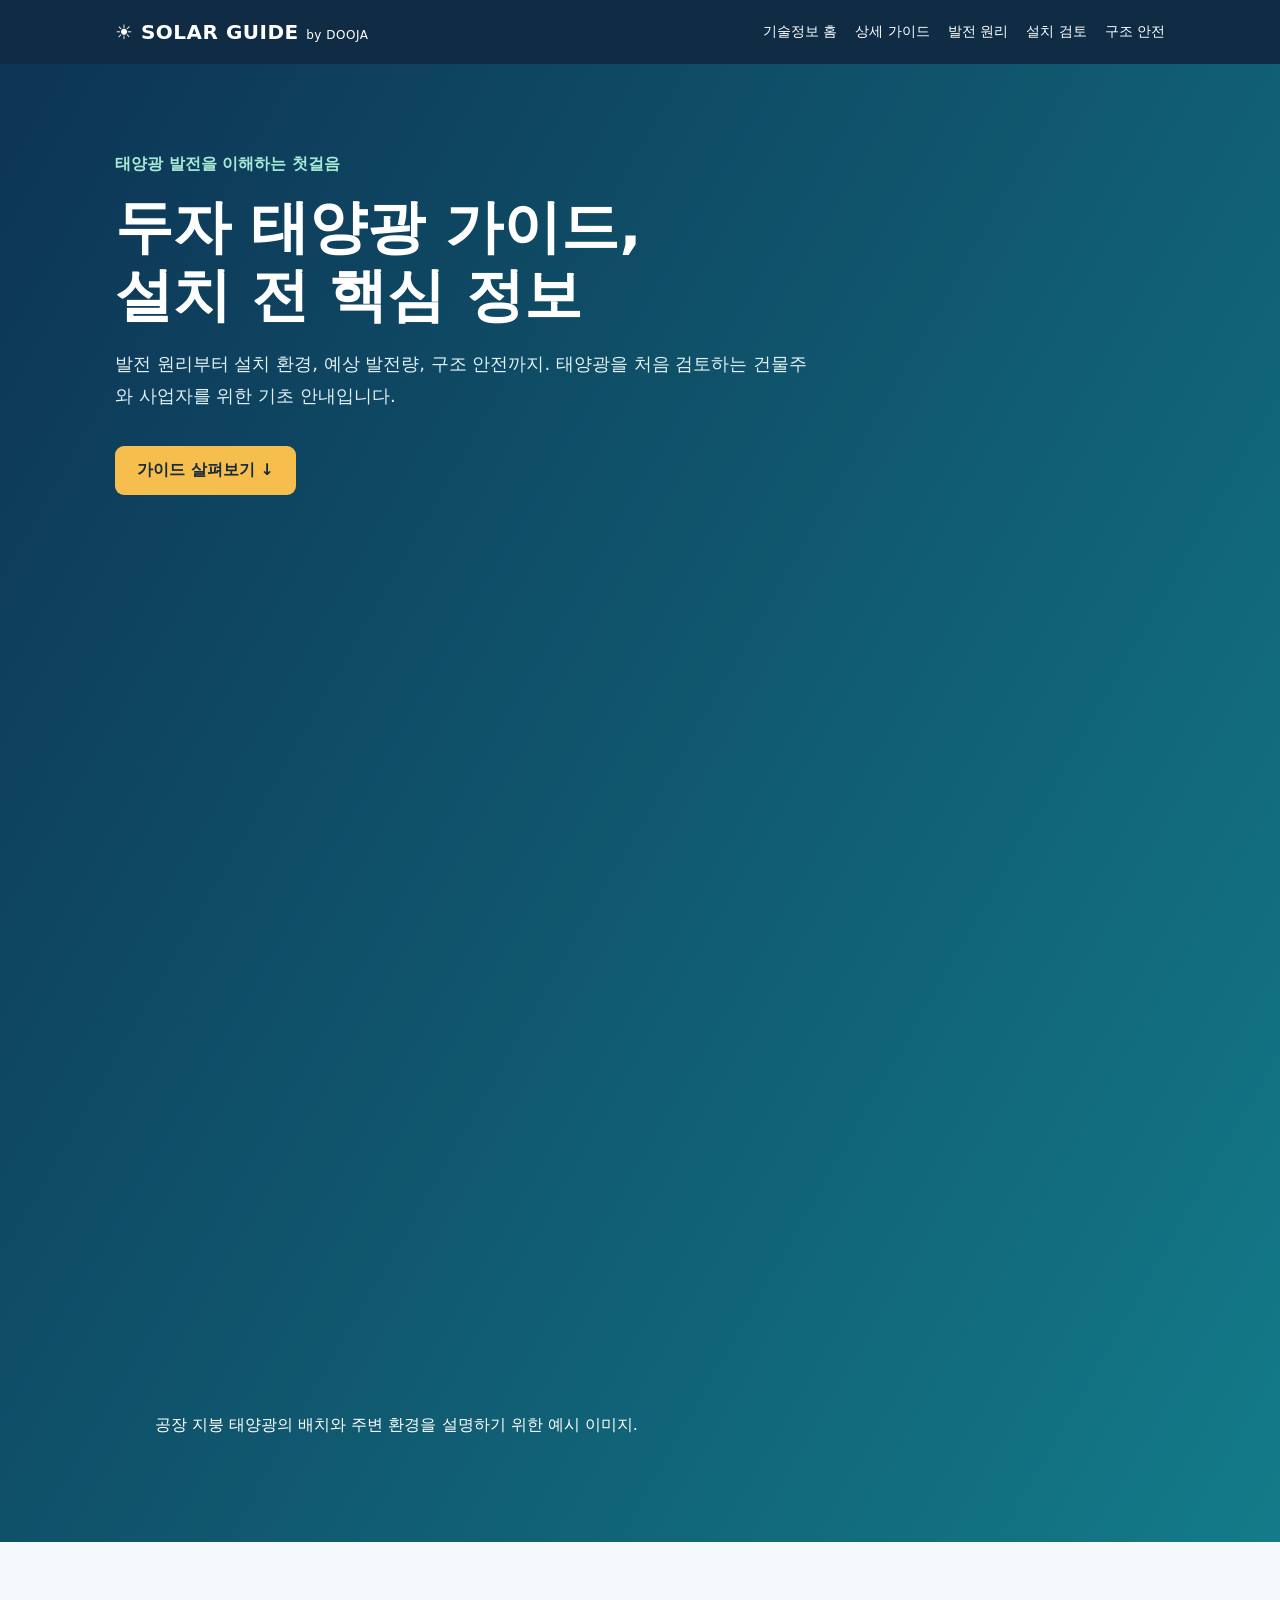
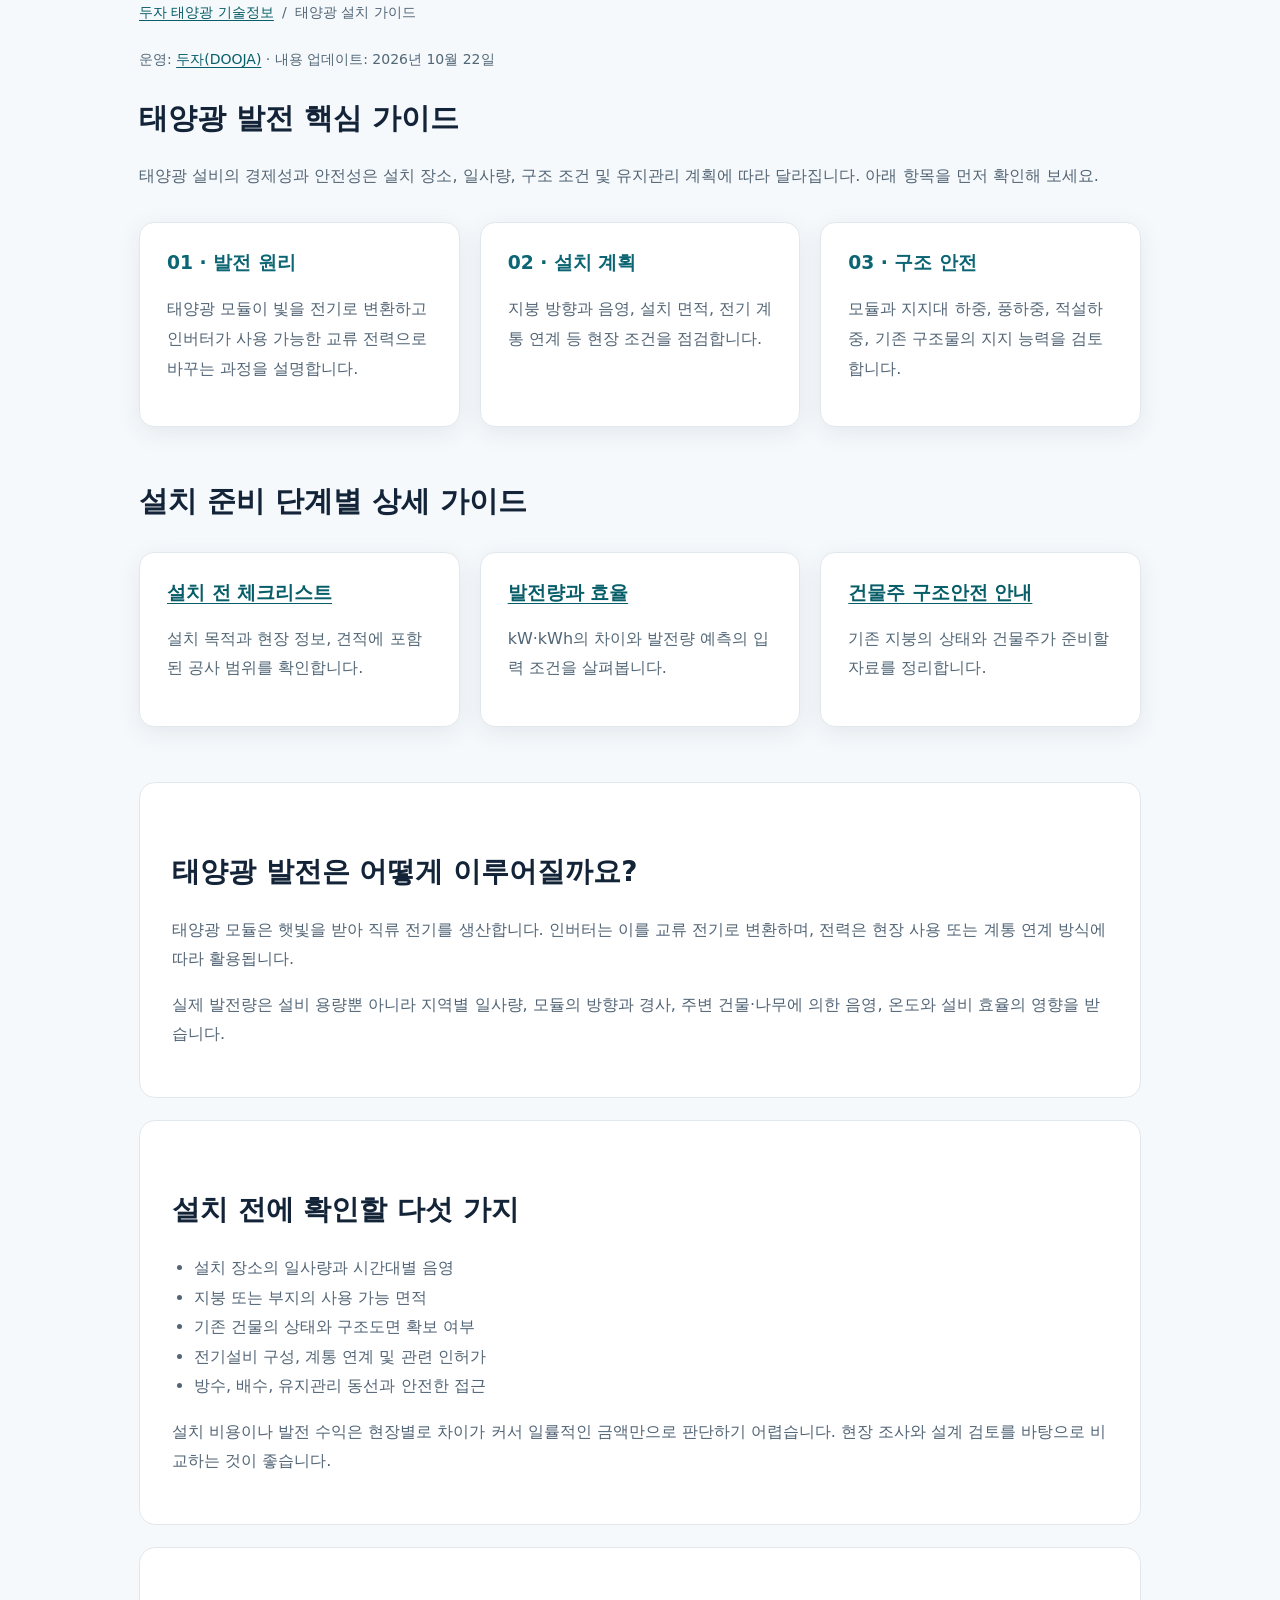
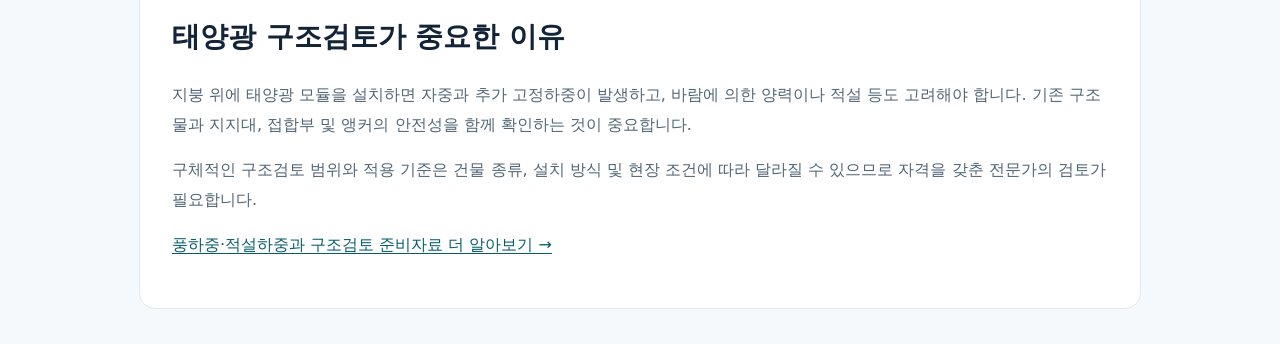
==== commit 6ce21681: "Add responsive solar imagery and image discovery metadata across guides" ====
--- a/index.html
+++ b/index.html
@@ -10,16 +10,25 @@
 <meta property="og:title" content="태양광 설치 가이드 | 발전 원리·발전량·준비사항 | 두자">
 <meta property="og:description" content="태양광 설치를 준비하는 건물주와 사업자를 위한 두자 가이드. 발전 원리, 설치 환경, 예상 발전량과 지붕 구조 안전을 순서대로 확인하세요.">
 <meta property="og:url" content="https://starichdog-collab.github.io/solar-guide/">
-<meta name="twitter:card" content="summary">
+<meta name="twitter:card" content="summary_large_image">
 <meta name="twitter:title" content="태양광 설치 가이드 | 발전 원리·발전량·준비사항 | 두자">
 <meta name="twitter:description" content="태양광 설치를 준비하는 건물주와 사업자를 위한 두자 가이드. 발전 원리, 설치 환경, 예상 발전량과 지붕 구조 안전을 순서대로 확인하세요.">
 <link rel="alternate" type="application/rss+xml" title="두자 태양광 기술정보" href="https://starichdog-collab.github.io/solar-guide/feed.xml">
-<script type="application/ld+json">{"@context": "https://schema.org", "@graph": [{"@type": "Organization", "@id": "https://dooja.co.kr/#organization", "name": "두자(DOOJA)", "url": "https://dooja.co.kr/"}, {"@type": "WebSite", "@id": "https://starichdog-collab.github.io/#website", "url": "https://starichdog-collab.github.io/", "name": "두자 태양광 기술정보", "alternateName": "DOOJA Solar Guide", "inLanguage": "ko-KR", "publisher": {"@id": "https://dooja.co.kr/#organization"}}, {"@type": "CollectionPage", "@id": "https://starichdog-collab.github.io/solar-guide/#webpage", "url": "https://starichdog-collab.github.io/solar-guide/", "name": "태양광 설치 가이드 | 발전 원리·발전량·준비사항 | 두자", "description": "태양광 설치를 준비하는 건물주와 사업자를 위한 두자 가이드. 발전 원리, 설치 환경, 예상 발전량과 지붕 구조 안전을 순서대로 확인하세요.", "inLanguage": "ko-KR", "dateModified": "2026-10-22", "isPartOf": {"@id": "https://starichdog-collab.github.io/#website"}, "publisher": {"@id": "https://dooja.co.kr/#organization"}, "breadcrumb": {"@id": "https://starichdog-collab.github.io/solar-guide/#breadcrumb"}, "mainEntity": {"@type": "ItemList", "itemListElement": [{"@type": "ListItem", "position": 1, "url": "https://starichdog-collab.github.io/solar-guide/solar-generation-factors.html", "name": "태양광 발전량과 효율 | 일사량·음영·예측 확인법 | 두자"}, {"@type": "ListItem", "position": 2, "url": "https://starichdog-collab.github.io/solar-guide/solar-installation-checklist.html", "name": "태양광 설치 전 체크리스트 | 현장·도면·견적 준비 | 두자"}, {"@type": "ListItem", "position": 3, "url": "https://starichdog-collab.github.io/solar-guide/solar-roof-structure.html", "name": "지붕 태양광 설치 가능할까? | 건물주 구조안전 안내 | 두자"}, {"@type": "ListItem", "position": 4, "url": "https://starichdog-collab.github.io/solar-guide/solar-installation-cost.html", "name": "태양광 설치 비용 | 견적 비교 항목과 상담 준비 | 두자"}, {"@type": "ListItem", "position": 5, "url": "https://starichdog-collab.github.io/solar-guide/solar-capacity-calculator.html", "name": "태양광 용량 계산기 | 모듈 W·수량으로 kW 계산 | 두자"}]}}, {"@type": "BreadcrumbList", "@id": "https://starichdog-collab.github.io/solar-guide/#breadcrumb", "itemListElement": [{"@type": "ListItem", "position": 1, "name": "두자 태양광 기술정보", "item": "https://starichdog-collab.github.io/"}, {"@type": "ListItem", "position": 2, "name": "태양광 설치 가이드", "item": "https://starichdog-collab.github.io/solar-guide/"}]}]}</script>
+<script type="application/ld+json">{"@context":"https://schema.org","@graph":[{"@type":"Organization","@id":"https://dooja.co.kr/#organization","name":"두자(DOOJA)","url":"https://dooja.co.kr/"},{"@type":"WebSite","@id":"https://starichdog-collab.github.io/#website","url":"https://starichdog-collab.github.io/","name":"두자 태양광 기술정보","alternateName":"DOOJA Solar Guide","inLanguage":"ko-KR","publisher":{"@id":"https://dooja.co.kr/#organization"}},{"@type":"CollectionPage","@id":"https://starichdog-collab.github.io/solar-guide/#webpage","url":"https://starichdog-collab.github.io/solar-guide/","name":"태양광 설치 가이드 | 발전 원리·발전량·준비사항 | 두자","description":"태양광 설치를 준비하는 건물주와 사업자를 위한 두자 가이드. 발전 원리, 설치 환경, 예상 발전량과 지붕 구조 안전을 순서대로 확인하세요.","inLanguage":"ko-KR","dateModified":"2026-10-22","isPartOf":{"@id":"https://starichdog-collab.github.io/#website"},"publisher":{"@id":"https://dooja.co.kr/#organization"},"breadcrumb":{"@id":"https://starichdog-collab.github.io/solar-guide/#breadcrumb"},"mainEntity":{"@type":"ItemList","itemListElement":[{"@type":"ListItem","position":1,"url":"https://starichdog-collab.github.io/solar-guide/solar-generation-factors.html","name":"태양광 발전량과 효율 | 일사량·음영·예측 확인법 | 두자"},{"@type":"ListItem","position":2,"url":"https://starichdog-collab.github.io/solar-guide/solar-installation-checklist.html","name":"태양광 설치 전 체크리스트 | 현장·도면·견적 준비 | 두자"},{"@type":"ListItem","position":3,"url":"https://starichdog-collab.github.io/solar-guide/solar-roof-structure.html","name":"지붕 태양광 설치 가능할까? | 건물주 구조안전 안내 | 두자"},{"@type":"ListItem","position":4,"url":"https://starichdog-collab.github.io/solar-guide/solar-installation-cost.html","name":"태양광 설치 비용 | 견적 비교 항목과 상담 준비 | 두자"},{"@type":"ListItem","position":5,"url":"https://starichdog-collab.github.io/solar-guide/solar-capacity-calculator.html","name":"태양광 용량 계산기 | 모듈 W·수량으로 kW 계산 | 두자"}]},"primaryImageOfPage":{"@id":"https://starichdog-collab.github.io/solar-guide/#primaryimage"}},{"@type":"BreadcrumbList","@id":"https://starichdog-collab.github.io/solar-guide/#breadcrumb","itemListElement":[{"@type":"ListItem","position":1,"name":"두자 태양광 기술정보","item":"https://starichdog-collab.github.io/"},{"@type":"ListItem","position":2,"name":"태양광 설치 가이드","item":"https://starichdog-collab.github.io/solar-guide/"}]},{"@type":"ImageObject","@id":"https://starichdog-collab.github.io/solar-guide/#primaryimage","url":"https://starichdog-collab.github.io/assets/images/factory-rooftop-solar-1600.webp","contentUrl":"https://starichdog-collab.github.io/assets/images/factory-rooftop-solar-1600.webp","width":1600,"height":900,"caption":"공장 지붕 태양광의 배치와 주변 환경을 설명하기 위한 예시 이미지.","description":"공장 금속 지붕 위에 통로를 두고 배치된 태양광 모듈 전경"}]}</script>
 <style>
 /* Reading, navigation and accessible content */
 html{scroll-behavior:smooth}body{overflow-wrap:break-word}a:focus-visible,summary:focus-visible{outline:3px solid #c57b00;outline-offset:4px}header nav{flex-wrap:wrap}a{color:#075d68}main a{text-underline-offset:.2em}main{scroll-margin-top:24px}section,article{scroll-margin-top:24px}.skip-link{position:absolute;top:-80px;left:12px;background:#fff;color:#102c45;padding:12px;z-index:10}.skip-link:focus{top:12px}.breadcrumbs{display:block!important;font-size:14px;margin:0 0 22px}.breadcrumbs ol{display:flex;flex-wrap:wrap;gap:8px;list-style:none;padding:0;margin:0}.breadcrumbs li{margin:0}.breadcrumbs li+li:before{content:"/";padding-right:8px;color:#526776}.byline{font-size:14px;color:#526776;margin:12px 0 28px;line-height:1.7}.related{margin-top:30px;border-top:1px solid #d7e3e8;padding-top:22px}.related ul{padding-left:22px}.related li{margin:8px 0}.table-scroll{overflow-x:auto;margin:24px 0;border:1px solid #dbe5ea;border-radius:10px}table{border-collapse:collapse;width:100%;font-size:15px;line-height:1.7}caption{padding:12px;text-align:left;font-weight:700;background:#eef7f7}th,td{padding:13px 15px;text-align:left;vertical-align:top;border-bottom:1px solid #e1eaef}thead th{background:#e7f2f4;color:#15374b}tbody th{min-width:95px}tr:last-child>*{border-bottom:0}details{border:1px solid #dbe5ea;border-radius:10px;padding:16px 20px;margin:12px 0;background:#f7fafb}summary{cursor:pointer;font-weight:700;line-height:1.7}details p{margin-bottom:4px}.source{font-size:14px;line-height:1.8;color:#526776}.site-footer-links{display:flex;justify-content:center;flex-wrap:wrap;gap:10px 20px;margin:0 0 18px}.site-footer-links a{color:#e3f6f5}.site-footer-links a:focus-visible{outline-color:#f6bf4d}.catalog a{font-weight:700}.catalog p{color:#526776;line-height:1.8}.catalog{margin:35px 0}.table-scroll:focus-visible{outline:3px solid #c57b00}article h1{font-size:clamp(28px,4vw,43px);line-height:1.4}article h2{font-size:clamp(22px,3vw,28px);line-height:1.5;margin-top:36px}article h3{line-height:1.5}.source a{overflow-wrap:anywhere}main p{line-height:1.85}@media(max-width:700px){.card{padding:24px}.breadcrumbs{font-size:13px}th,td{padding:10px}main{padding-top:32px;padding-bottom:32px}article{padding:24px!important}.hero h1{word-break:keep-all}.site-footer-links{font-size:14px}}@media(prefers-reduced-motion:reduce){html{scroll-behavior:auto}}
 </style>
 <link rel="icon" type="image/svg+xml" href="/favicon.svg" sizes="any">
-</head><body><a class="skip-link" href="#main-content">본문 바로가기</a><header><a class="logo" href="./">☀ SOLAR GUIDE <small style="font-size:12px;font-weight:400">by DOOJA</small></a><nav aria-label="발전 가이드 메뉴"><a href="/">기술정보 홈</a><a href="#guides">상세 가이드</a><a href="#basics">발전 원리</a><a href="#planning">설치 검토</a><a href="#safety">구조 안전</a></nav></header><section class="hero"><div class="wrap"><div class="eyebrow">태양광 발전을 이해하는 첫걸음</div><h1>두자 태양광 가이드,<br>설치 전 핵심 정보</h1><p>발전 원리부터 설치 환경, 예상 발전량, 구조 안전까지. 태양광을 처음 검토하는 건물주와 사업자를 위한 기초 안내입니다.</p><a class="btn" href="#basics">가이드 살펴보기 ↓</a></div></section><main id="main-content"><nav class="breadcrumbs" aria-label="현재 위치"><ol><li><a href="/">두자 태양광 기술정보</a></li><li><span aria-current="page">태양광 설치 가이드</span></li></ol></nav><p class="byline">운영: <a href="https://dooja.co.kr/">두자(DOOJA)</a> · 내용 업데이트: <time datetime="2026-10-22">2026년 10월 22일</time></p><h2>태양광 발전 핵심 가이드</h2><p class="intro">태양광 설비의 경제성과 안전성은 설치 장소, 일사량, 구조 조건 및 유지관리 계획에 따라 달라집니다. 아래 항목을 먼저 확인해 보세요.</p><div class="cards"><div class="card"><h3>01 · 발전 원리</h3><p>태양광 모듈이 빛을 전기로 변환하고 인버터가 사용 가능한 교류 전력으로 바꾸는 과정을 설명합니다.</p></div><div class="card"><h3>02 · 설치 계획</h3><p>지붕 방향과 음영, 설치 면적, 전기 계통 연계 등 현장 조건을 점검합니다.</p></div><div class="card"><h3>03 · 구조 안전</h3><p>모듈과 지지대 하중, 풍하중, 적설하중, 기존 구조물의 지지 능력을 검토합니다.</p></div></div><section id="guides" class="catalog" aria-labelledby="guide-topics"><h2 id="guide-topics">설치 준비 단계별 상세 가이드</h2><div class="cards"><section class="card"><h3><a href="/solar-guide/solar-installation-checklist.html">설치 전 체크리스트</a></h3><p>설치 목적과 현장 정보, 견적에 포함된 공사 범위를 확인합니다.</p></section>
+<link rel="stylesheet" href="/assets/solar-images.css">
+<meta property="og:image" content="https://starichdog-collab.github.io/assets/images/factory-rooftop-solar-social.jpg">
+<meta property="og:image:secure_url" content="https://starichdog-collab.github.io/assets/images/factory-rooftop-solar-social.jpg">
+<meta property="og:image:type" content="image/jpeg">
+<meta property="og:image:width" content="1200">
+<meta property="og:image:height" content="675">
+<meta property="og:image:alt" content="공장 금속 지붕 위에 통로를 두고 배치된 태양광 모듈 전경">
+<meta name="twitter:image" content="https://starichdog-collab.github.io/assets/images/factory-rooftop-solar-social.jpg">
+<meta name="twitter:image:alt" content="공장 금속 지붕 위에 통로를 두고 배치된 태양광 모듈 전경">
+</head><body><a class="skip-link" href="#main-content">본문 바로가기</a><header><a class="logo" href="./">☀ SOLAR GUIDE <small style="font-size:12px;font-weight:400">by DOOJA</small></a><nav aria-label="발전 가이드 메뉴"><a href="/">기술정보 홈</a><a href="#guides">상세 가이드</a><a href="#basics">발전 원리</a><a href="#planning">설치 검토</a><a href="#safety">구조 안전</a></nav></header><section class="hero"><div class="wrap"><div class="eyebrow">태양광 발전을 이해하는 첫걸음</div><h1>두자 태양광 가이드,<br>설치 전 핵심 정보</h1><p>발전 원리부터 설치 환경, 예상 발전량, 구조 안전까지. 태양광을 처음 검토하는 건물주와 사업자를 위한 기초 안내입니다.</p><a class="btn" href="#basics">가이드 살펴보기 ↓</a><figure class="solar-figure"><img src="/assets/images/factory-rooftop-solar-1600.webp" srcset="/assets/images/factory-rooftop-solar-640.webp 640w, /assets/images/factory-rooftop-solar-1024.webp 1024w, /assets/images/factory-rooftop-solar-1600.webp 1600w" sizes="(max-width: 700px) calc(100vw - 48px), (max-width: 1100px) calc(100vw - 48px), 1060px" width="1600" height="900" alt="공장 금속 지붕 위에 통로를 두고 배치된 태양광 모듈 전경" loading="eager" decoding="async" fetchpriority="high"><figcaption>공장 지붕 태양광의 배치와 주변 환경을 설명하기 위한 예시 이미지.</figcaption></figure></div></section><main id="main-content"><nav class="breadcrumbs" aria-label="현재 위치"><ol><li><a href="/">두자 태양광 기술정보</a></li><li><span aria-current="page">태양광 설치 가이드</span></li></ol></nav><p class="byline">운영: <a href="https://dooja.co.kr/">두자(DOOJA)</a> · 내용 업데이트: <time datetime="2026-10-22">2026년 10월 22일</time></p><h2>태양광 발전 핵심 가이드</h2><p class="intro">태양광 설비의 경제성과 안전성은 설치 장소, 일사량, 구조 조건 및 유지관리 계획에 따라 달라집니다. 아래 항목을 먼저 확인해 보세요.</p><div class="cards"><div class="card"><h3>01 · 발전 원리</h3><p>태양광 모듈이 빛을 전기로 변환하고 인버터가 사용 가능한 교류 전력으로 바꾸는 과정을 설명합니다.</p></div><div class="card"><h3>02 · 설치 계획</h3><p>지붕 방향과 음영, 설치 면적, 전기 계통 연계 등 현장 조건을 점검합니다.</p></div><div class="card"><h3>03 · 구조 안전</h3><p>모듈과 지지대 하중, 풍하중, 적설하중, 기존 구조물의 지지 능력을 검토합니다.</p></div></div><section id="guides" class="catalog" aria-labelledby="guide-topics"><h2 id="guide-topics">설치 준비 단계별 상세 가이드</h2><div class="cards"><section class="card"><h3><a href="/solar-guide/solar-installation-checklist.html">설치 전 체크리스트</a></h3><p>설치 목적과 현장 정보, 견적에 포함된 공사 범위를 확인합니다.</p></section>
 <section class="card"><h3><a href="/solar-guide/solar-generation-factors.html">발전량과 효율</a></h3><p>kW·kWh의 차이와 발전량 예측의 입력 조건을 살펴봅니다.</p></section>
 <section class="card"><h3><a href="/solar-guide/solar-roof-structure.html">건물주 구조안전 안내</a></h3><p>기존 지붕의 상태와 건물주가 준비할 자료를 정리합니다.</p></section></div></section><article id="basics"><h2>태양광 발전은 어떻게 이루어질까요?</h2><p>태양광 모듈은 햇빛을 받아 직류 전기를 생산합니다. 인버터는 이를 교류 전기로 변환하며, 전력은 현장 사용 또는 계통 연계 방식에 따라 활용됩니다.</p><p>실제 발전량은 설비 용량뿐 아니라 지역별 일사량, 모듈의 방향과 경사, 주변 건물·나무에 의한 음영, 온도와 설비 효율의 영향을 받습니다.</p></article><article id="planning"><h2>설치 전에 확인할 다섯 가지</h2><ul><li>설치 장소의 일사량과 시간대별 음영</li><li>지붕 또는 부지의 사용 가능 면적</li><li>기존 건물의 상태와 구조도면 확보 여부</li><li>전기설비 구성, 계통 연계 및 관련 인허가</li><li>방수, 배수, 유지관리 동선과 안전한 접근</li></ul><p>설치 비용이나 발전 수익은 현장별로 차이가 커서 일률적인 금액만으로 판단하기 어렵습니다. 현장 조사와 설계 검토를 바탕으로 비교하는 것이 좋습니다.</p></article><article id="safety"><h2>태양광 구조검토가 중요한 이유</h2><p>지붕 위에 태양광 모듈을 설치하면 자중과 추가 고정하중이 발생하고, 바람에 의한 양력이나 적설 등도 고려해야 합니다. 기존 구조물과 지지대, 접합부 및 앵커의 안전성을 함께 확인하는 것이 중요합니다.</p><p>구체적인 구조검토 범위와 적용 기준은 건물 종류, 설치 방식 및 현장 조건에 따라 달라질 수 있으므로 자격을 갖춘 전문가의 검토가 필요합니다.</p><p><a href="/solar-structural-review/">풍하중·적설하중과 구조검토 준비자료 더 알아보기 →</a></p></article><section class="cta"><h2>더 전문적인 구조검토 정보가 필요하신가요?</h2><p class="intro">이 사이트는 태양광 일반 정보를 제공하는 가이드입니다. 실제 사업 검토 및 전문 서비스는 두자(DOOJA) 공식 홈페이지에서 확인할 수 있습니다.</p><a class="btn" href="https://dooja.co.kr/" target="_blank" rel="noopener noreferrer">두자 공식 홈페이지 방문 ↗</a><p><a href="https://dooja.co.kr/services/solar-structural-review" target="_blank" rel="noopener noreferrer">태양광 구조검토 관련 정보 보기 →</a></p></section><section class="catalog" aria-labelledby="planning-tools"><h2 id="planning-tools">견적과 용량을 직접 확인하세요</h2><div class="cards"><section class="card"><h3><a href="/solar-guide/solar-installation-cost.html">설치 비용·견적 비교</a></h3><p>장비부터 구조검토·방수·전기 공사까지 견적의 포함·별도 범위를 확인합니다.</p></section><section class="card"><h3><a href="/solar-guide/solar-capacity-calculator.html">태양광 용량 계산기</a></h3><p>모듈 출력·수량으로 DC 용량을 계산하고 목표 용량에 필요한 장수를 확인합니다.</p></section></div></section></main><footer><nav class="site-footer-links" aria-label="전체 사이트 안내"><a href="/">태양광 기술정보</a><a href="/solar-guide/">설치 가이드</a><a href="/solar-structural-review/">구조검토 가이드</a><a href="https://dooja.co.kr/">두자 공식 홈페이지</a><a href="/sitemap.xml">사이트맵</a><a href="/solar-guide/feed.xml">RSS</a></nav>© 2026 SOLAR GUIDE · 태양광 정보 가이드 | DOOJA 연계 정보 사이트<br>본 자료는 일반적인 정보 제공 목적이며 개별 현장의 설계·안전 검토를 대신하지 않습니다.</footer></body></html>
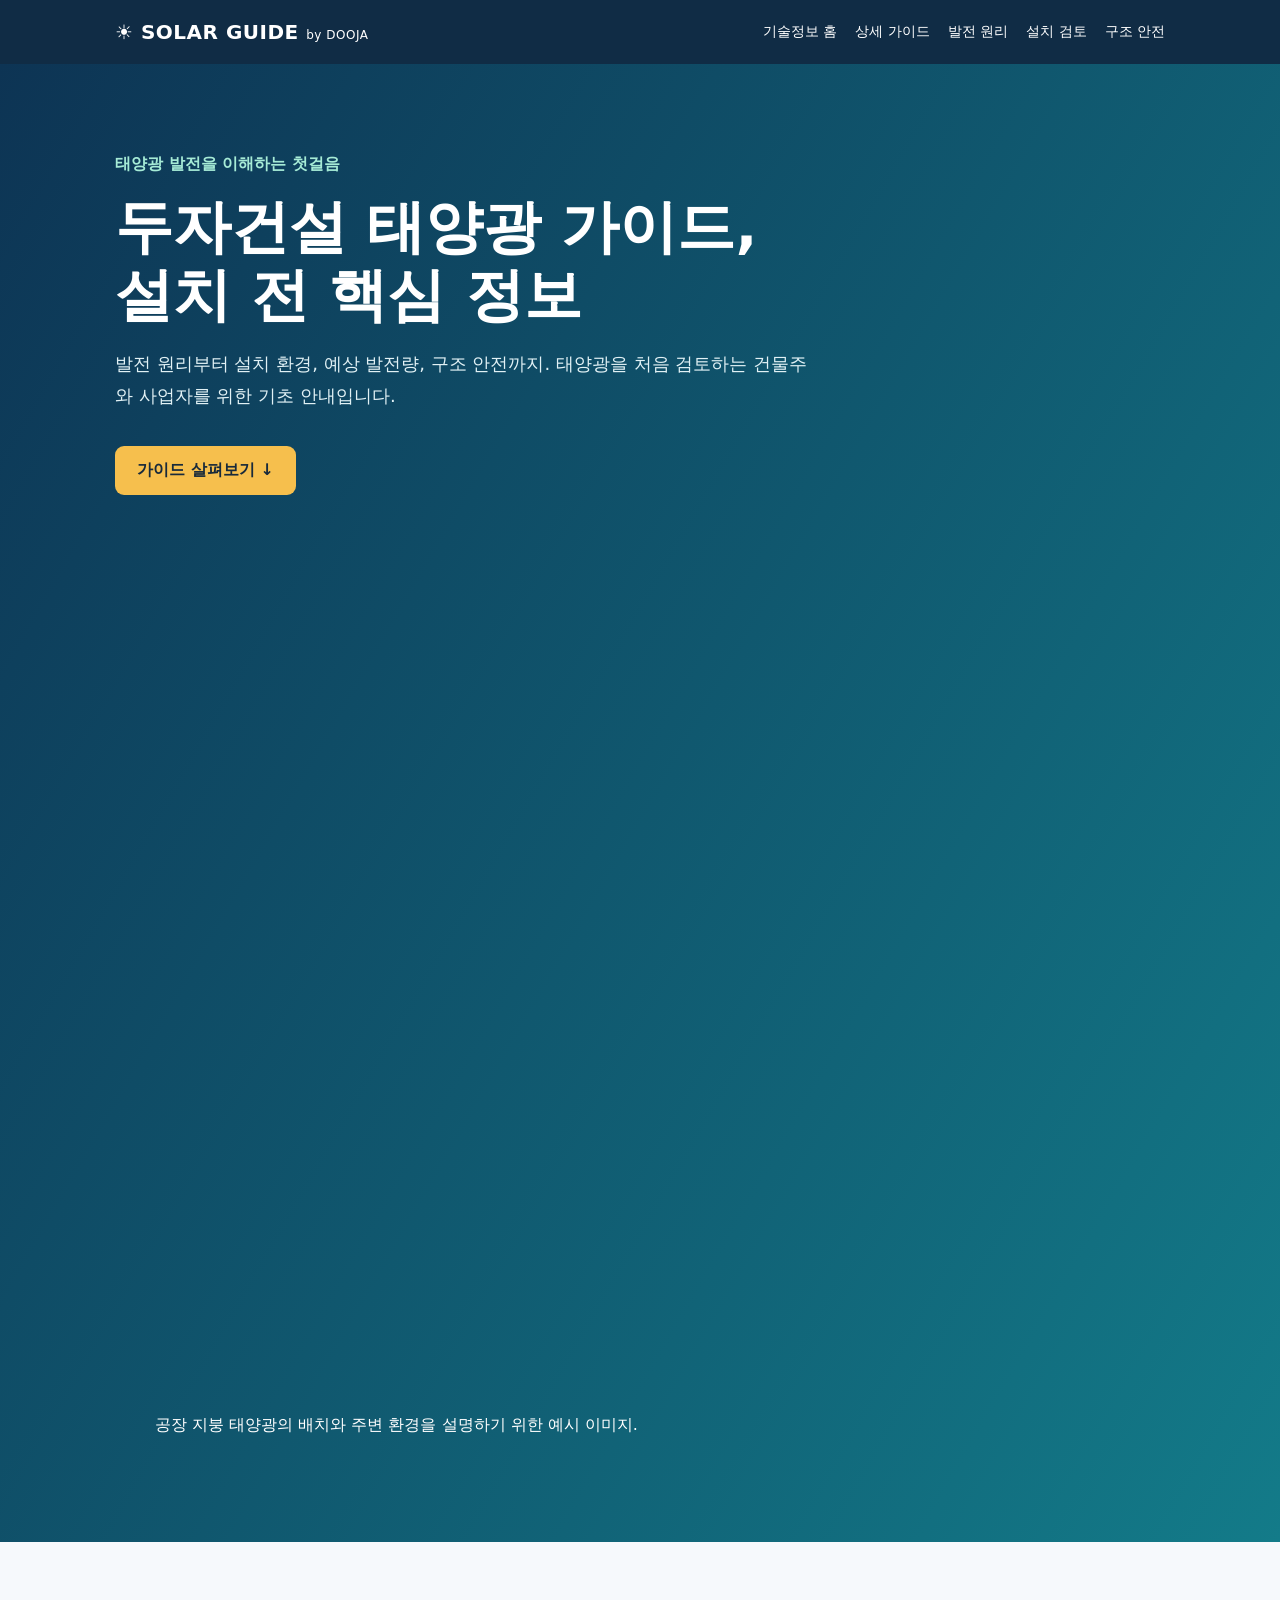
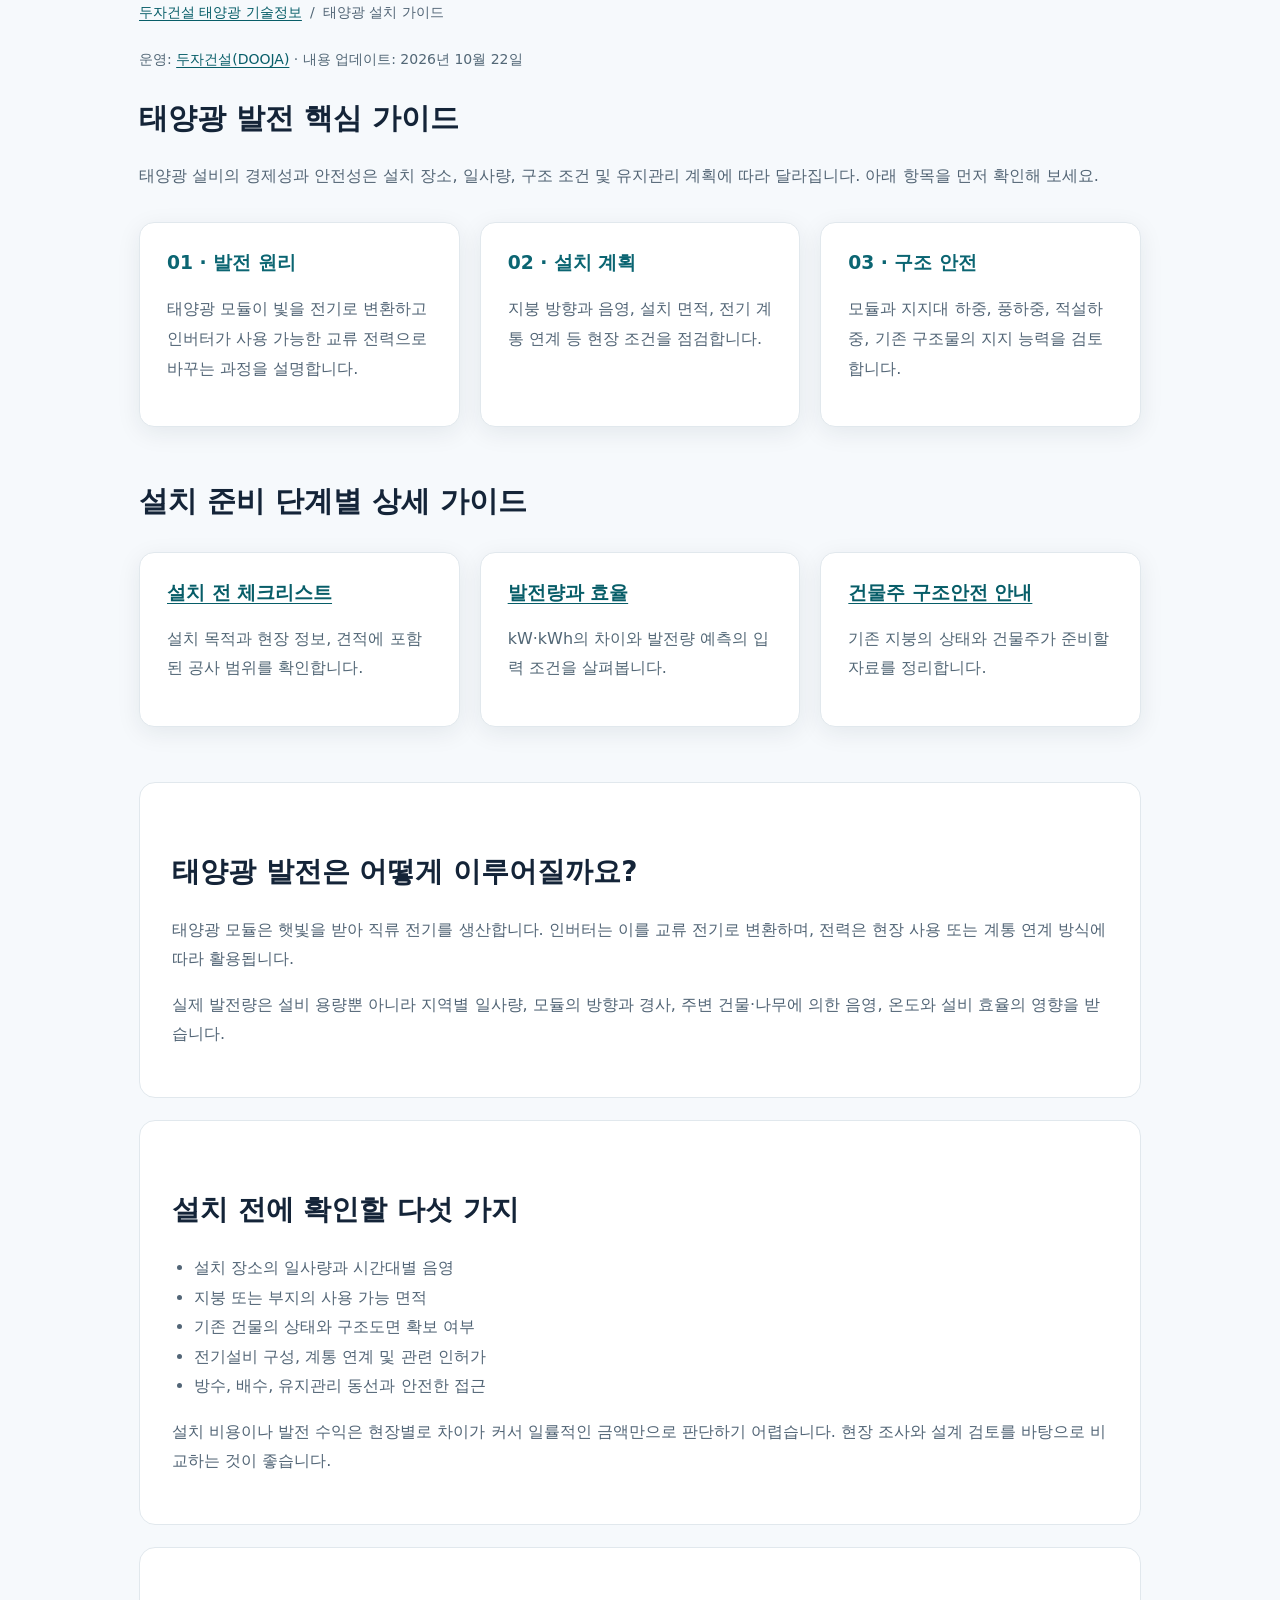
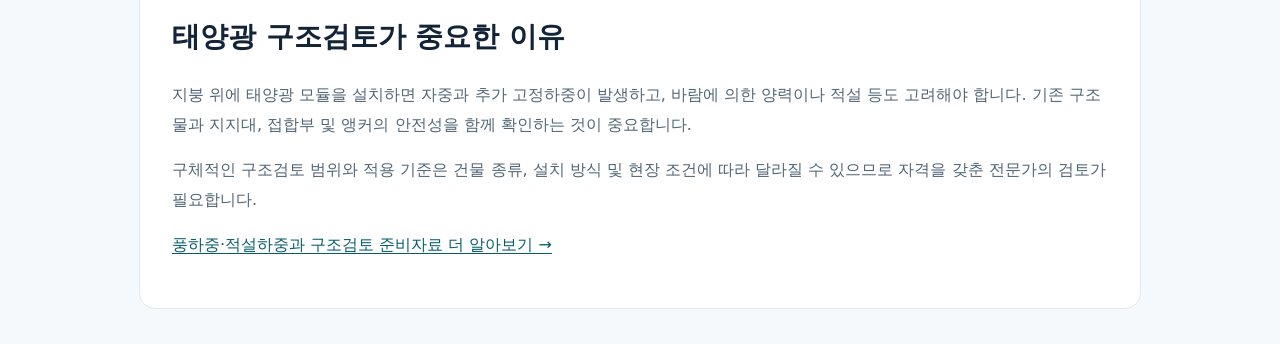
==== commit 8a8f8336: "Use consistent Dooja Construction publisher identity and official sources" ====
--- a/index.html
+++ b/index.html
@@ -1,20 +1,20 @@
 <!doctype html>
 <html lang="ko"><head>
-<meta charset="utf-8"><meta name="google-site-verification" content="1pqsXk9gWP5H1Vww6EPHqV4sm2T7xe90o_iISeCMJz8" /><meta name="viewport" content="width=device-width,initial-scale=1"><title>태양광 설치 가이드 | 발전 원리·발전량·준비사항 | 두자</title><meta name="description" content="태양광 설치를 준비하는 건물주와 사업자를 위한 두자 가이드. 발전 원리, 설치 환경, 예상 발전량과 지붕 구조 안전을 순서대로 확인하세요."><link rel="canonical" href="https://starichdog-collab.github.io/solar-guide/"><style>:root{font-family:system-ui,-apple-system,'Noto Sans KR',sans-serif;color:#142438;background:#f6f9fc}*{box-sizing:border-box}body{margin:0}header{background:#102c45;color:white;padding:20px max(24px,calc((100vw - 1050px)/2));display:flex;justify-content:space-between;align-items:center;gap:16px}header a{color:white;text-decoration:none}nav{display:flex;gap:18px;font-size:14px}.logo{font-size:20px;font-weight:800;letter-spacing:.5px}.hero{background:linear-gradient(120deg,#0d3454,#137b89);color:white;padding:90px 24px}.wrap{max-width:1050px;margin:auto}.eyebrow{color:#a6ebd6;font-weight:700}.hero h1{font-size:clamp(32px,5vw,58px);line-height:1.18;max-width:800px;margin:18px 0}.hero p{font-size:18px;line-height:1.8;max-width:700px;color:#e1f1f5}.btn{display:inline-block;background:#f6bf4d;color:#182a3b!important;padding:14px 22px;border-radius:9px;text-decoration:none;font-weight:800;margin-top:15px}main{max-width:1050px;margin:auto;padding:58px 24px}h2{font-size:29px;margin:0 0 22px}.intro{color:#536575;line-height:1.9}.cards{display:grid;grid-template-columns:repeat(3,1fr);gap:20px;margin:30px 0 55px}.card{background:white;border:1px solid #e1e8ed;border-radius:15px;padding:27px;box-shadow:0 6px 24px #11223314}.card h3{margin-top:0;color:#0b6572}.card p,article p,li{line-height:1.85;color:#526576}article{background:white;border-radius:16px;padding:32px;margin:22px 0;border:1px solid #e1e8ed}article h3{margin-top:0;font-size:23px}ul{padding-left:22px}.cta{background:#e7f5f2;border-radius:16px;padding:32px;margin-top:40px}.cta a{color:#075f69;font-weight:700}footer{background:#102c45;color:#d7e3ec;text-align:center;padding:28px;font-size:13px}@media(max-width:700px){header{flex-direction:column;align-items:flex-start}.cards{grid-template-columns:1fr}.hero{padding:60px 24px}article{padding:24px}}</style>
+<meta charset="utf-8"><meta name="google-site-verification" content="1pqsXk9gWP5H1Vww6EPHqV4sm2T7xe90o_iISeCMJz8" /><meta name="viewport" content="width=device-width,initial-scale=1"><title>태양광 설치 가이드 | 발전 원리·발전량·준비사항 | 두자건설</title><meta name="description" content="태양광 설치를 준비하는 건물주와 사업자를 위한 두자 가이드. 발전 원리, 설치 환경, 예상 발전량과 지붕 구조 안전을 순서대로 확인하세요."><link rel="canonical" href="https://starichdog-collab.github.io/solar-guide/"><style>:root{font-family:system-ui,-apple-system,'Noto Sans KR',sans-serif;color:#142438;background:#f6f9fc}*{box-sizing:border-box}body{margin:0}header{background:#102c45;color:white;padding:20px max(24px,calc((100vw - 1050px)/2));display:flex;justify-content:space-between;align-items:center;gap:16px}header a{color:white;text-decoration:none}nav{display:flex;gap:18px;font-size:14px}.logo{font-size:20px;font-weight:800;letter-spacing:.5px}.hero{background:linear-gradient(120deg,#0d3454,#137b89);color:white;padding:90px 24px}.wrap{max-width:1050px;margin:auto}.eyebrow{color:#a6ebd6;font-weight:700}.hero h1{font-size:clamp(32px,5vw,58px);line-height:1.18;max-width:800px;margin:18px 0}.hero p{font-size:18px;line-height:1.8;max-width:700px;color:#e1f1f5}.btn{display:inline-block;background:#f6bf4d;color:#182a3b!important;padding:14px 22px;border-radius:9px;text-decoration:none;font-weight:800;margin-top:15px}main{max-width:1050px;margin:auto;padding:58px 24px}h2{font-size:29px;margin:0 0 22px}.intro{color:#536575;line-height:1.9}.cards{display:grid;grid-template-columns:repeat(3,1fr);gap:20px;margin:30px 0 55px}.card{background:white;border:1px solid #e1e8ed;border-radius:15px;padding:27px;box-shadow:0 6px 24px #11223314}.card h3{margin-top:0;color:#0b6572}.card p,article p,li{line-height:1.85;color:#526576}article{background:white;border-radius:16px;padding:32px;margin:22px 0;border:1px solid #e1e8ed}article h3{margin-top:0;font-size:23px}ul{padding-left:22px}.cta{background:#e7f5f2;border-radius:16px;padding:32px;margin-top:40px}.cta a{color:#075f69;font-weight:700}footer{background:#102c45;color:#d7e3ec;text-align:center;padding:28px;font-size:13px}@media(max-width:700px){header{flex-direction:column;align-items:flex-start}.cards{grid-template-columns:1fr}.hero{padding:60px 24px}article{padding:24px}}</style>
 <meta name="robots" content="index,follow,max-image-preview:large">
-<meta name="author" content="두자(DOOJA)">
+<meta name="author" content="두자건설">
 <meta name="theme-color" content="#102c45">
 <meta property="og:type" content="website">
 <meta property="og:locale" content="ko_KR">
-<meta property="og:site_name" content="두자 태양광 기술정보">
-<meta property="og:title" content="태양광 설치 가이드 | 발전 원리·발전량·준비사항 | 두자">
+<meta property="og:site_name" content="두자건설 태양광 기술정보">
+<meta property="og:title" content="태양광 설치 가이드 | 발전 원리·발전량·준비사항 | 두자건설">
 <meta property="og:description" content="태양광 설치를 준비하는 건물주와 사업자를 위한 두자 가이드. 발전 원리, 설치 환경, 예상 발전량과 지붕 구조 안전을 순서대로 확인하세요.">
 <meta property="og:url" content="https://starichdog-collab.github.io/solar-guide/">
 <meta name="twitter:card" content="summary_large_image">
-<meta name="twitter:title" content="태양광 설치 가이드 | 발전 원리·발전량·준비사항 | 두자">
+<meta name="twitter:title" content="태양광 설치 가이드 | 발전 원리·발전량·준비사항 | 두자건설">
 <meta name="twitter:description" content="태양광 설치를 준비하는 건물주와 사업자를 위한 두자 가이드. 발전 원리, 설치 환경, 예상 발전량과 지붕 구조 안전을 순서대로 확인하세요.">
-<link rel="alternate" type="application/rss+xml" title="두자 태양광 기술정보" href="https://starichdog-collab.github.io/solar-guide/feed.xml">
-<script type="application/ld+json">{"@context":"https://schema.org","@graph":[{"@type":"Organization","@id":"https://dooja.co.kr/#organization","name":"두자(DOOJA)","url":"https://dooja.co.kr/"},{"@type":"WebSite","@id":"https://starichdog-collab.github.io/#website","url":"https://starichdog-collab.github.io/","name":"두자 태양광 기술정보","alternateName":"DOOJA Solar Guide","inLanguage":"ko-KR","publisher":{"@id":"https://dooja.co.kr/#organization"}},{"@type":"CollectionPage","@id":"https://starichdog-collab.github.io/solar-guide/#webpage","url":"https://starichdog-collab.github.io/solar-guide/","name":"태양광 설치 가이드 | 발전 원리·발전량·준비사항 | 두자","description":"태양광 설치를 준비하는 건물주와 사업자를 위한 두자 가이드. 발전 원리, 설치 환경, 예상 발전량과 지붕 구조 안전을 순서대로 확인하세요.","inLanguage":"ko-KR","dateModified":"2026-10-22","isPartOf":{"@id":"https://starichdog-collab.github.io/#website"},"publisher":{"@id":"https://dooja.co.kr/#organization"},"breadcrumb":{"@id":"https://starichdog-collab.github.io/solar-guide/#breadcrumb"},"mainEntity":{"@type":"ItemList","itemListElement":[{"@type":"ListItem","position":1,"url":"https://starichdog-collab.github.io/solar-guide/solar-generation-factors.html","name":"태양광 발전량과 효율 | 일사량·음영·예측 확인법 | 두자"},{"@type":"ListItem","position":2,"url":"https://starichdog-collab.github.io/solar-guide/solar-installation-checklist.html","name":"태양광 설치 전 체크리스트 | 현장·도면·견적 준비 | 두자"},{"@type":"ListItem","position":3,"url":"https://starichdog-collab.github.io/solar-guide/solar-roof-structure.html","name":"지붕 태양광 설치 가능할까? | 건물주 구조안전 안내 | 두자"},{"@type":"ListItem","position":4,"url":"https://starichdog-collab.github.io/solar-guide/solar-installation-cost.html","name":"태양광 설치 비용 | 견적 비교 항목과 상담 준비 | 두자"},{"@type":"ListItem","position":5,"url":"https://starichdog-collab.github.io/solar-guide/solar-capacity-calculator.html","name":"태양광 용량 계산기 | 모듈 W·수량으로 kW 계산 | 두자"}]},"primaryImageOfPage":{"@id":"https://starichdog-collab.github.io/solar-guide/#primaryimage"}},{"@type":"BreadcrumbList","@id":"https://starichdog-collab.github.io/solar-guide/#breadcrumb","itemListElement":[{"@type":"ListItem","position":1,"name":"두자 태양광 기술정보","item":"https://starichdog-collab.github.io/"},{"@type":"ListItem","position":2,"name":"태양광 설치 가이드","item":"https://starichdog-collab.github.io/solar-guide/"}]},{"@type":"ImageObject","@id":"https://starichdog-collab.github.io/solar-guide/#primaryimage","url":"https://starichdog-collab.github.io/assets/images/factory-rooftop-solar-1600.webp","contentUrl":"https://starichdog-collab.github.io/assets/images/factory-rooftop-solar-1600.webp","width":1600,"height":900,"caption":"공장 지붕 태양광의 배치와 주변 환경을 설명하기 위한 예시 이미지.","description":"공장 금속 지붕 위에 통로를 두고 배치된 태양광 모듈 전경"}]}</script>
+<link rel="alternate" type="application/rss+xml" title="두자건설 태양광 기술정보" href="https://starichdog-collab.github.io/solar-guide/feed.xml">
+<script type="application/ld+json">{"@context":"https://schema.org","@graph":[{"@type":"Organization","@id":"https://dooja.co.kr/#organization","name":"두자건설","url":"https://dooja.co.kr/","legalName":"(주)두자","alternateName":["두자","두자엔지니어링","DOOJA","DooJa Engineering"],"sameAs":["https://blog.naver.com/doojasun1"]},{"@type":"WebSite","@id":"https://starichdog-collab.github.io/#website","url":"https://starichdog-collab.github.io/","name":"두자건설 태양광 기술정보","alternateName":["두자건설","DOOJA Solar Guide"],"inLanguage":"ko-KR","publisher":{"@id":"https://dooja.co.kr/#organization"}},{"@type":"CollectionPage","@id":"https://starichdog-collab.github.io/solar-guide/#webpage","url":"https://starichdog-collab.github.io/solar-guide/","name":"태양광 설치 가이드 | 발전 원리·발전량·준비사항 | 두자건설","description":"태양광 설치를 준비하는 건물주와 사업자를 위한 두자 가이드. 발전 원리, 설치 환경, 예상 발전량과 지붕 구조 안전을 순서대로 확인하세요.","inLanguage":"ko-KR","dateModified":"2026-10-22","isPartOf":{"@id":"https://starichdog-collab.github.io/#website"},"publisher":{"@id":"https://dooja.co.kr/#organization"},"breadcrumb":{"@id":"https://starichdog-collab.github.io/solar-guide/#breadcrumb"},"mainEntity":{"@type":"ItemList","itemListElement":[{"@type":"ListItem","position":1,"url":"https://starichdog-collab.github.io/solar-guide/solar-generation-factors.html","name":"태양광 발전량과 효율 | 일사량·음영·예측 확인법 | 두자건설"},{"@type":"ListItem","position":2,"url":"https://starichdog-collab.github.io/solar-guide/solar-installation-checklist.html","name":"태양광 설치 전 체크리스트 | 현장·도면·견적 준비 | 두자건설"},{"@type":"ListItem","position":3,"url":"https://starichdog-collab.github.io/solar-guide/solar-roof-structure.html","name":"지붕 태양광 설치 가능할까? | 건물주 구조안전 안내 | 두자건설"},{"@type":"ListItem","position":4,"url":"https://starichdog-collab.github.io/solar-guide/solar-installation-cost.html","name":"태양광 설치 비용 | 견적 비교 항목과 상담 준비 | 두자건설"},{"@type":"ListItem","position":5,"url":"https://starichdog-collab.github.io/solar-guide/solar-capacity-calculator.html","name":"태양광 용량 계산기 | 모듈 W·수량으로 kW 계산 | 두자건설"}]},"primaryImageOfPage":{"@id":"https://starichdog-collab.github.io/solar-guide/#primaryimage"}},{"@type":"BreadcrumbList","@id":"https://starichdog-collab.github.io/solar-guide/#breadcrumb","itemListElement":[{"@type":"ListItem","position":1,"name":"두자건설 태양광 기술정보","item":"https://starichdog-collab.github.io/"},{"@type":"ListItem","position":2,"name":"태양광 설치 가이드","item":"https://starichdog-collab.github.io/solar-guide/"}]},{"@type":"ImageObject","@id":"https://starichdog-collab.github.io/solar-guide/#primaryimage","url":"https://starichdog-collab.github.io/assets/images/factory-rooftop-solar-1600.webp","contentUrl":"https://starichdog-collab.github.io/assets/images/factory-rooftop-solar-1600.webp","width":1600,"height":900,"caption":"공장 지붕 태양광의 배치와 주변 환경을 설명하기 위한 예시 이미지.","description":"공장 금속 지붕 위에 통로를 두고 배치된 태양광 모듈 전경"}]}</script>
 <style>
 /* Reading, navigation and accessible content */
 html{scroll-behavior:smooth}body{overflow-wrap:break-word}a:focus-visible,summary:focus-visible{outline:3px solid #c57b00;outline-offset:4px}header nav{flex-wrap:wrap}a{color:#075d68}main a{text-underline-offset:.2em}main{scroll-margin-top:24px}section,article{scroll-margin-top:24px}.skip-link{position:absolute;top:-80px;left:12px;background:#fff;color:#102c45;padding:12px;z-index:10}.skip-link:focus{top:12px}.breadcrumbs{display:block!important;font-size:14px;margin:0 0 22px}.breadcrumbs ol{display:flex;flex-wrap:wrap;gap:8px;list-style:none;padding:0;margin:0}.breadcrumbs li{margin:0}.breadcrumbs li+li:before{content:"/";padding-right:8px;color:#526776}.byline{font-size:14px;color:#526776;margin:12px 0 28px;line-height:1.7}.related{margin-top:30px;border-top:1px solid #d7e3e8;padding-top:22px}.related ul{padding-left:22px}.related li{margin:8px 0}.table-scroll{overflow-x:auto;margin:24px 0;border:1px solid #dbe5ea;border-radius:10px}table{border-collapse:collapse;width:100%;font-size:15px;line-height:1.7}caption{padding:12px;text-align:left;font-weight:700;background:#eef7f7}th,td{padding:13px 15px;text-align:left;vertical-align:top;border-bottom:1px solid #e1eaef}thead th{background:#e7f2f4;color:#15374b}tbody th{min-width:95px}tr:last-child>*{border-bottom:0}details{border:1px solid #dbe5ea;border-radius:10px;padding:16px 20px;margin:12px 0;background:#f7fafb}summary{cursor:pointer;font-weight:700;line-height:1.7}details p{margin-bottom:4px}.source{font-size:14px;line-height:1.8;color:#526776}.site-footer-links{display:flex;justify-content:center;flex-wrap:wrap;gap:10px 20px;margin:0 0 18px}.site-footer-links a{color:#e3f6f5}.site-footer-links a:focus-visible{outline-color:#f6bf4d}.catalog a{font-weight:700}.catalog p{color:#526776;line-height:1.8}.catalog{margin:35px 0}.table-scroll:focus-visible{outline:3px solid #c57b00}article h1{font-size:clamp(28px,4vw,43px);line-height:1.4}article h2{font-size:clamp(22px,3vw,28px);line-height:1.5;margin-top:36px}article h3{line-height:1.5}.source a{overflow-wrap:anywhere}main p{line-height:1.85}@media(max-width:700px){.card{padding:24px}.breadcrumbs{font-size:13px}th,td{padding:10px}main{padding-top:32px;padding-bottom:32px}article{padding:24px!important}.hero h1{word-break:keep-all}.site-footer-links{font-size:14px}}@media(prefers-reduced-motion:reduce){html{scroll-behavior:auto}}
@@ -29,6 +29,6 @@
 <meta property="og:image:alt" content="공장 금속 지붕 위에 통로를 두고 배치된 태양광 모듈 전경">
 <meta name="twitter:image" content="https://starichdog-collab.github.io/assets/images/factory-rooftop-solar-social.jpg">
 <meta name="twitter:image:alt" content="공장 금속 지붕 위에 통로를 두고 배치된 태양광 모듈 전경">
-</head><body><a class="skip-link" href="#main-content">본문 바로가기</a><header><a class="logo" href="./">☀ SOLAR GUIDE <small style="font-size:12px;font-weight:400">by DOOJA</small></a><nav aria-label="발전 가이드 메뉴"><a href="/">기술정보 홈</a><a href="#guides">상세 가이드</a><a href="#basics">발전 원리</a><a href="#planning">설치 검토</a><a href="#safety">구조 안전</a></nav></header><section class="hero"><div class="wrap"><div class="eyebrow">태양광 발전을 이해하는 첫걸음</div><h1>두자 태양광 가이드,<br>설치 전 핵심 정보</h1><p>발전 원리부터 설치 환경, 예상 발전량, 구조 안전까지. 태양광을 처음 검토하는 건물주와 사업자를 위한 기초 안내입니다.</p><a class="btn" href="#basics">가이드 살펴보기 ↓</a><figure class="solar-figure"><img src="/assets/images/factory-rooftop-solar-1600.webp" srcset="/assets/images/factory-rooftop-solar-640.webp 640w, /assets/images/factory-rooftop-solar-1024.webp 1024w, /assets/images/factory-rooftop-solar-1600.webp 1600w" sizes="(max-width: 700px) calc(100vw - 48px), (max-width: 1100px) calc(100vw - 48px), 1060px" width="1600" height="900" alt="공장 금속 지붕 위에 통로를 두고 배치된 태양광 모듈 전경" loading="eager" decoding="async" fetchpriority="high"><figcaption>공장 지붕 태양광의 배치와 주변 환경을 설명하기 위한 예시 이미지.</figcaption></figure></div></section><main id="main-content"><nav class="breadcrumbs" aria-label="현재 위치"><ol><li><a href="/">두자 태양광 기술정보</a></li><li><span aria-current="page">태양광 설치 가이드</span></li></ol></nav><p class="byline">운영: <a href="https://dooja.co.kr/">두자(DOOJA)</a> · 내용 업데이트: <time datetime="2026-10-22">2026년 10월 22일</time></p><h2>태양광 발전 핵심 가이드</h2><p class="intro">태양광 설비의 경제성과 안전성은 설치 장소, 일사량, 구조 조건 및 유지관리 계획에 따라 달라집니다. 아래 항목을 먼저 확인해 보세요.</p><div class="cards"><div class="card"><h3>01 · 발전 원리</h3><p>태양광 모듈이 빛을 전기로 변환하고 인버터가 사용 가능한 교류 전력으로 바꾸는 과정을 설명합니다.</p></div><div class="card"><h3>02 · 설치 계획</h3><p>지붕 방향과 음영, 설치 면적, 전기 계통 연계 등 현장 조건을 점검합니다.</p></div><div class="card"><h3>03 · 구조 안전</h3><p>모듈과 지지대 하중, 풍하중, 적설하중, 기존 구조물의 지지 능력을 검토합니다.</p></div></div><section id="guides" class="catalog" aria-labelledby="guide-topics"><h2 id="guide-topics">설치 준비 단계별 상세 가이드</h2><div class="cards"><section class="card"><h3><a href="/solar-guide/solar-installation-checklist.html">설치 전 체크리스트</a></h3><p>설치 목적과 현장 정보, 견적에 포함된 공사 범위를 확인합니다.</p></section>
+</head><body><a class="skip-link" href="#main-content">본문 바로가기</a><header><a class="logo" href="./">☀ SOLAR GUIDE <small style="font-size:12px;font-weight:400">by DOOJA</small></a><nav aria-label="발전 가이드 메뉴"><a href="/">기술정보 홈</a><a href="#guides">상세 가이드</a><a href="#basics">발전 원리</a><a href="#planning">설치 검토</a><a href="#safety">구조 안전</a></nav></header><section class="hero"><div class="wrap"><div class="eyebrow">태양광 발전을 이해하는 첫걸음</div><h1>두자건설 태양광 가이드,<br>설치 전 핵심 정보</h1><p>발전 원리부터 설치 환경, 예상 발전량, 구조 안전까지. 태양광을 처음 검토하는 건물주와 사업자를 위한 기초 안내입니다.</p><a class="btn" href="#basics">가이드 살펴보기 ↓</a><figure class="solar-figure"><img src="/assets/images/factory-rooftop-solar-1600.webp" srcset="/assets/images/factory-rooftop-solar-640.webp 640w, /assets/images/factory-rooftop-solar-1024.webp 1024w, /assets/images/factory-rooftop-solar-1600.webp 1600w" sizes="(max-width: 700px) calc(100vw - 48px), (max-width: 1100px) calc(100vw - 48px), 1060px" width="1600" height="900" alt="공장 금속 지붕 위에 통로를 두고 배치된 태양광 모듈 전경" loading="eager" decoding="async" fetchpriority="high"><figcaption>공장 지붕 태양광의 배치와 주변 환경을 설명하기 위한 예시 이미지.</figcaption></figure></div></section><main id="main-content"><nav class="breadcrumbs" aria-label="현재 위치"><ol><li><a href="/">두자건설 태양광 기술정보</a></li><li><span aria-current="page">태양광 설치 가이드</span></li></ol></nav><p class="byline">운영: <a href="https://dooja.co.kr/">두자건설(DOOJA)</a> · 내용 업데이트: <time datetime="2026-10-22">2026년 10월 22일</time></p><h2>태양광 발전 핵심 가이드</h2><p class="intro">태양광 설비의 경제성과 안전성은 설치 장소, 일사량, 구조 조건 및 유지관리 계획에 따라 달라집니다. 아래 항목을 먼저 확인해 보세요.</p><div class="cards"><div class="card"><h3>01 · 발전 원리</h3><p>태양광 모듈이 빛을 전기로 변환하고 인버터가 사용 가능한 교류 전력으로 바꾸는 과정을 설명합니다.</p></div><div class="card"><h3>02 · 설치 계획</h3><p>지붕 방향과 음영, 설치 면적, 전기 계통 연계 등 현장 조건을 점검합니다.</p></div><div class="card"><h3>03 · 구조 안전</h3><p>모듈과 지지대 하중, 풍하중, 적설하중, 기존 구조물의 지지 능력을 검토합니다.</p></div></div><section id="guides" class="catalog" aria-labelledby="guide-topics"><h2 id="guide-topics">설치 준비 단계별 상세 가이드</h2><div class="cards"><section class="card"><h3><a href="/solar-guide/solar-installation-checklist.html">설치 전 체크리스트</a></h3><p>설치 목적과 현장 정보, 견적에 포함된 공사 범위를 확인합니다.</p></section>
 <section class="card"><h3><a href="/solar-guide/solar-generation-factors.html">발전량과 효율</a></h3><p>kW·kWh의 차이와 발전량 예측의 입력 조건을 살펴봅니다.</p></section>
-<section class="card"><h3><a href="/solar-guide/solar-roof-structure.html">건물주 구조안전 안내</a></h3><p>기존 지붕의 상태와 건물주가 준비할 자료를 정리합니다.</p></section></div></section><article id="basics"><h2>태양광 발전은 어떻게 이루어질까요?</h2><p>태양광 모듈은 햇빛을 받아 직류 전기를 생산합니다. 인버터는 이를 교류 전기로 변환하며, 전력은 현장 사용 또는 계통 연계 방식에 따라 활용됩니다.</p><p>실제 발전량은 설비 용량뿐 아니라 지역별 일사량, 모듈의 방향과 경사, 주변 건물·나무에 의한 음영, 온도와 설비 효율의 영향을 받습니다.</p></article><article id="planning"><h2>설치 전에 확인할 다섯 가지</h2><ul><li>설치 장소의 일사량과 시간대별 음영</li><li>지붕 또는 부지의 사용 가능 면적</li><li>기존 건물의 상태와 구조도면 확보 여부</li><li>전기설비 구성, 계통 연계 및 관련 인허가</li><li>방수, 배수, 유지관리 동선과 안전한 접근</li></ul><p>설치 비용이나 발전 수익은 현장별로 차이가 커서 일률적인 금액만으로 판단하기 어렵습니다. 현장 조사와 설계 검토를 바탕으로 비교하는 것이 좋습니다.</p></article><article id="safety"><h2>태양광 구조검토가 중요한 이유</h2><p>지붕 위에 태양광 모듈을 설치하면 자중과 추가 고정하중이 발생하고, 바람에 의한 양력이나 적설 등도 고려해야 합니다. 기존 구조물과 지지대, 접합부 및 앵커의 안전성을 함께 확인하는 것이 중요합니다.</p><p>구체적인 구조검토 범위와 적용 기준은 건물 종류, 설치 방식 및 현장 조건에 따라 달라질 수 있으므로 자격을 갖춘 전문가의 검토가 필요합니다.</p><p><a href="/solar-structural-review/">풍하중·적설하중과 구조검토 준비자료 더 알아보기 →</a></p></article><section class="cta"><h2>더 전문적인 구조검토 정보가 필요하신가요?</h2><p class="intro">이 사이트는 태양광 일반 정보를 제공하는 가이드입니다. 실제 사업 검토 및 전문 서비스는 두자(DOOJA) 공식 홈페이지에서 확인할 수 있습니다.</p><a class="btn" href="https://dooja.co.kr/" target="_blank" rel="noopener noreferrer">두자 공식 홈페이지 방문 ↗</a><p><a href="https://dooja.co.kr/services/solar-structural-review" target="_blank" rel="noopener noreferrer">태양광 구조검토 관련 정보 보기 →</a></p></section><section class="catalog" aria-labelledby="planning-tools"><h2 id="planning-tools">견적과 용량을 직접 확인하세요</h2><div class="cards"><section class="card"><h3><a href="/solar-guide/solar-installation-cost.html">설치 비용·견적 비교</a></h3><p>장비부터 구조검토·방수·전기 공사까지 견적의 포함·별도 범위를 확인합니다.</p></section><section class="card"><h3><a href="/solar-guide/solar-capacity-calculator.html">태양광 용량 계산기</a></h3><p>모듈 출력·수량으로 DC 용량을 계산하고 목표 용량에 필요한 장수를 확인합니다.</p></section></div></section></main><footer><nav class="site-footer-links" aria-label="전체 사이트 안내"><a href="/">태양광 기술정보</a><a href="/solar-guide/">설치 가이드</a><a href="/solar-structural-review/">구조검토 가이드</a><a href="https://dooja.co.kr/">두자 공식 홈페이지</a><a href="/sitemap.xml">사이트맵</a><a href="/solar-guide/feed.xml">RSS</a></nav>© 2026 SOLAR GUIDE · 태양광 정보 가이드 | DOOJA 연계 정보 사이트<br>본 자료는 일반적인 정보 제공 목적이며 개별 현장의 설계·안전 검토를 대신하지 않습니다.</footer></body></html>+<section class="card"><h3><a href="/solar-guide/solar-roof-structure.html">건물주 구조안전 안내</a></h3><p>기존 지붕의 상태와 건물주가 준비할 자료를 정리합니다.</p></section></div></section><article id="basics"><h2>태양광 발전은 어떻게 이루어질까요?</h2><p>태양광 모듈은 햇빛을 받아 직류 전기를 생산합니다. 인버터는 이를 교류 전기로 변환하며, 전력은 현장 사용 또는 계통 연계 방식에 따라 활용됩니다.</p><p>실제 발전량은 설비 용량뿐 아니라 지역별 일사량, 모듈의 방향과 경사, 주변 건물·나무에 의한 음영, 온도와 설비 효율의 영향을 받습니다.</p></article><article id="planning"><h2>설치 전에 확인할 다섯 가지</h2><ul><li>설치 장소의 일사량과 시간대별 음영</li><li>지붕 또는 부지의 사용 가능 면적</li><li>기존 건물의 상태와 구조도면 확보 여부</li><li>전기설비 구성, 계통 연계 및 관련 인허가</li><li>방수, 배수, 유지관리 동선과 안전한 접근</li></ul><p>설치 비용이나 발전 수익은 현장별로 차이가 커서 일률적인 금액만으로 판단하기 어렵습니다. 현장 조사와 설계 검토를 바탕으로 비교하는 것이 좋습니다.</p></article><article id="safety"><h2>태양광 구조검토가 중요한 이유</h2><p>지붕 위에 태양광 모듈을 설치하면 자중과 추가 고정하중이 발생하고, 바람에 의한 양력이나 적설 등도 고려해야 합니다. 기존 구조물과 지지대, 접합부 및 앵커의 안전성을 함께 확인하는 것이 중요합니다.</p><p>구체적인 구조검토 범위와 적용 기준은 건물 종류, 설치 방식 및 현장 조건에 따라 달라질 수 있으므로 자격을 갖춘 전문가의 검토가 필요합니다.</p><p><a href="/solar-structural-review/">풍하중·적설하중과 구조검토 준비자료 더 알아보기 →</a></p></article><section class="cta"><h2>더 전문적인 구조검토 정보가 필요하신가요?</h2><p class="intro">이 사이트는 태양광 일반 정보를 제공하는 가이드입니다. 실제 사업 검토 및 전문 서비스는 두자건설(DOOJA) 공식 홈페이지에서 확인할 수 있습니다.</p><a class="btn" href="https://dooja.co.kr/" target="_blank" rel="noopener noreferrer">두자건설 공식 홈페이지 방문 ↗</a><p><a href="https://dooja.co.kr/services/solar-structural-review" target="_blank" rel="noopener noreferrer">태양광 구조검토 관련 정보 보기 →</a></p></section><section class="catalog" aria-labelledby="planning-tools"><h2 id="planning-tools">견적과 용량을 직접 확인하세요</h2><div class="cards"><section class="card"><h3><a href="/solar-guide/solar-installation-cost.html">설치 비용·견적 비교</a></h3><p>장비부터 구조검토·방수·전기 공사까지 견적의 포함·별도 범위를 확인합니다.</p></section><section class="card"><h3><a href="/solar-guide/solar-capacity-calculator.html">태양광 용량 계산기</a></h3><p>모듈 출력·수량으로 DC 용량을 계산하고 목표 용량에 필요한 장수를 확인합니다.</p></section></div></section></main><footer><nav class="site-footer-links" aria-label="전체 사이트 안내"><a href="/">태양광 기술정보</a><a href="/solar-guide/">설치 가이드</a><a href="/solar-structural-review/">구조검토 가이드</a><a href="https://dooja.co.kr/">두자건설 공식 홈페이지</a><a href="https://blog.naver.com/doojasun1">두자건설 공식 블로그</a><a href="/sitemap.xml">사이트맵</a><a href="/solar-guide/feed.xml">RSS</a></nav>© 2026 SOLAR GUIDE · 태양광 정보 가이드 | 두자건설 · (주)두자<br>본 자료는 일반적인 정보 제공 목적이며 개별 현장의 설계·안전 검토를 대신하지 않습니다.</footer></body></html>
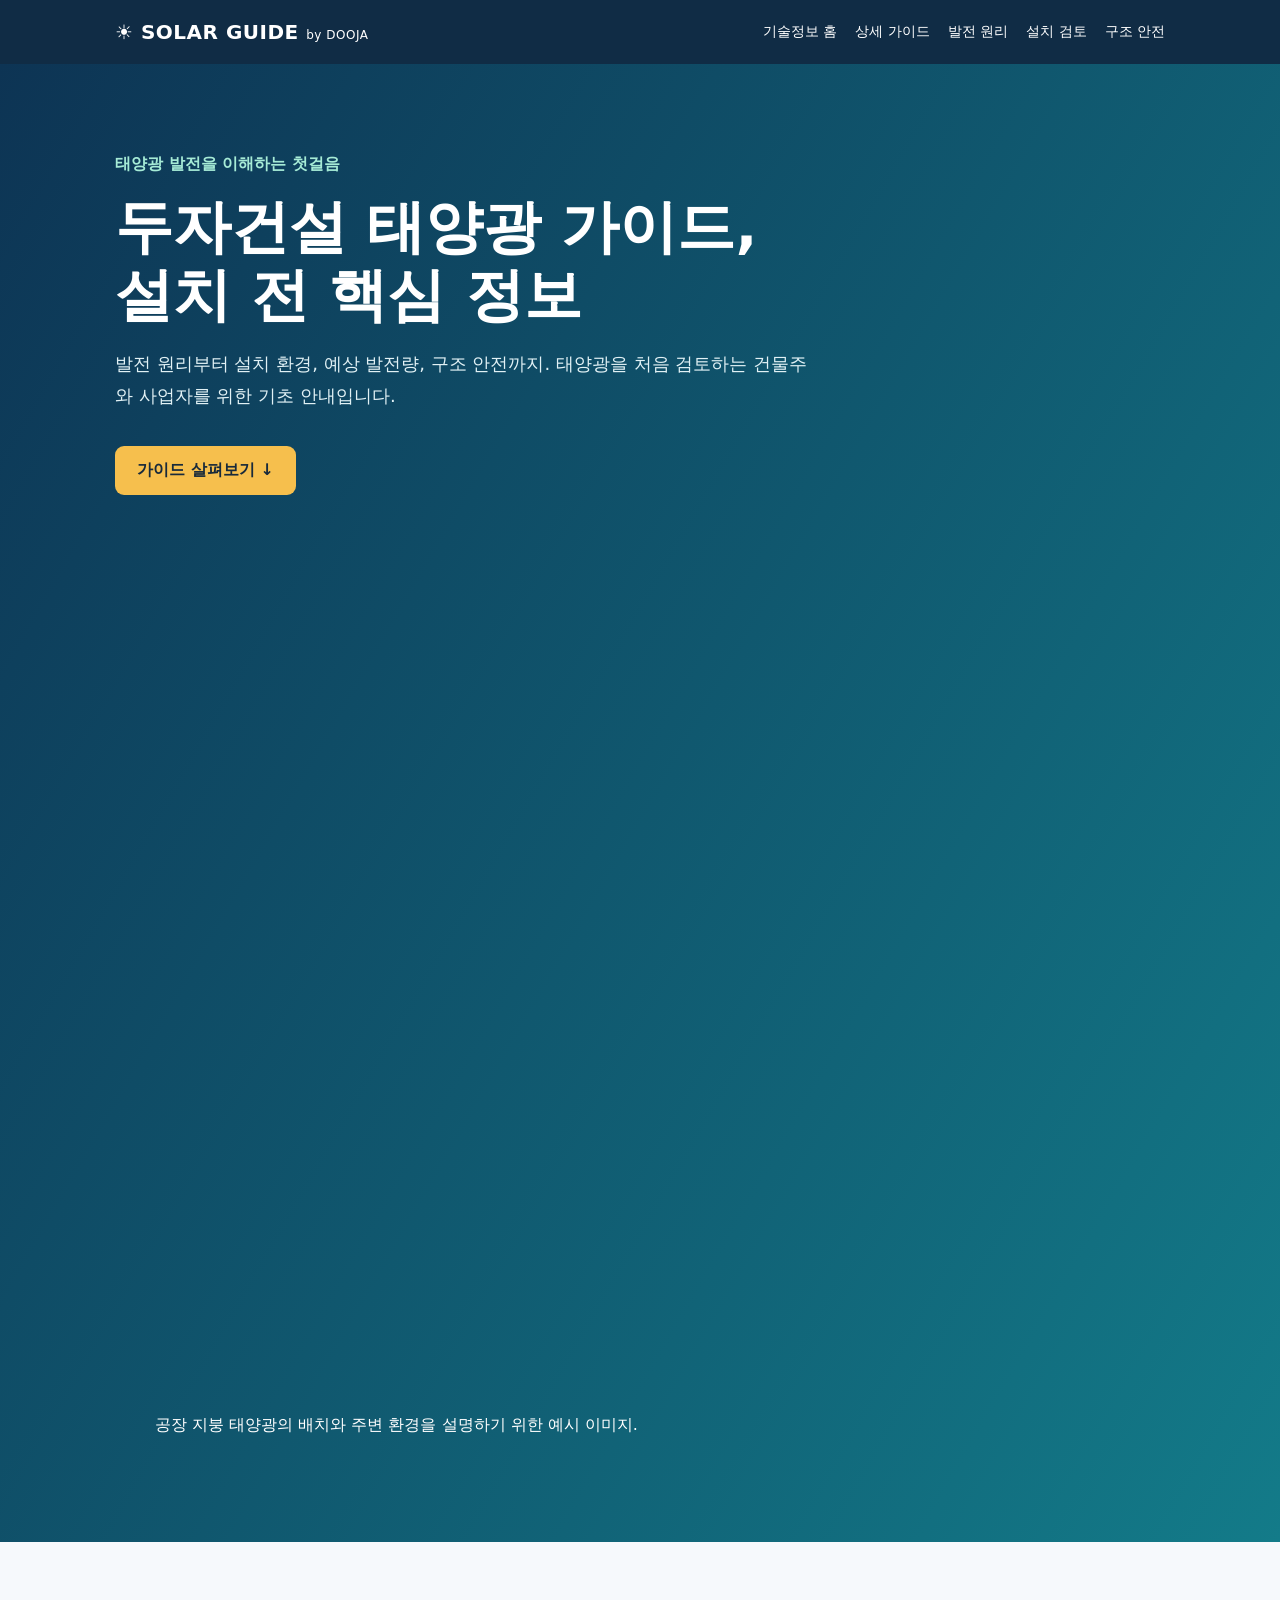
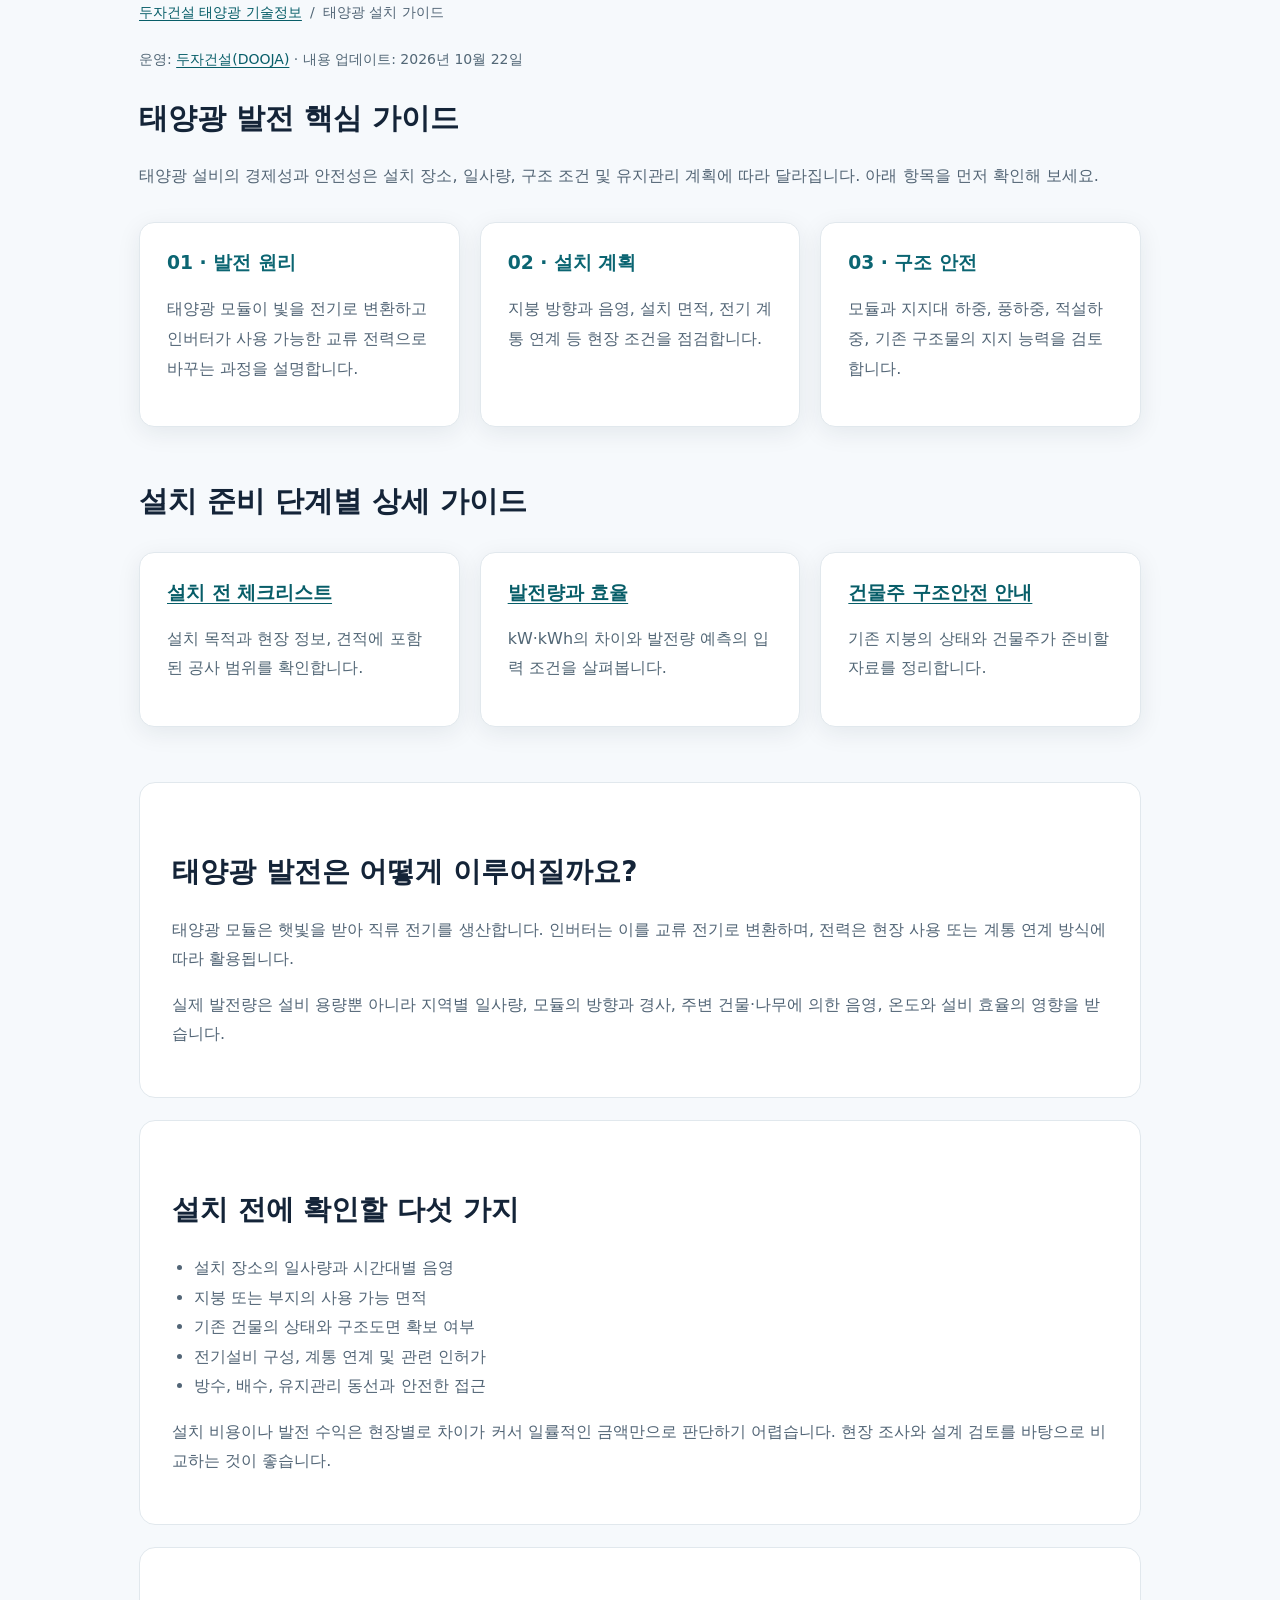
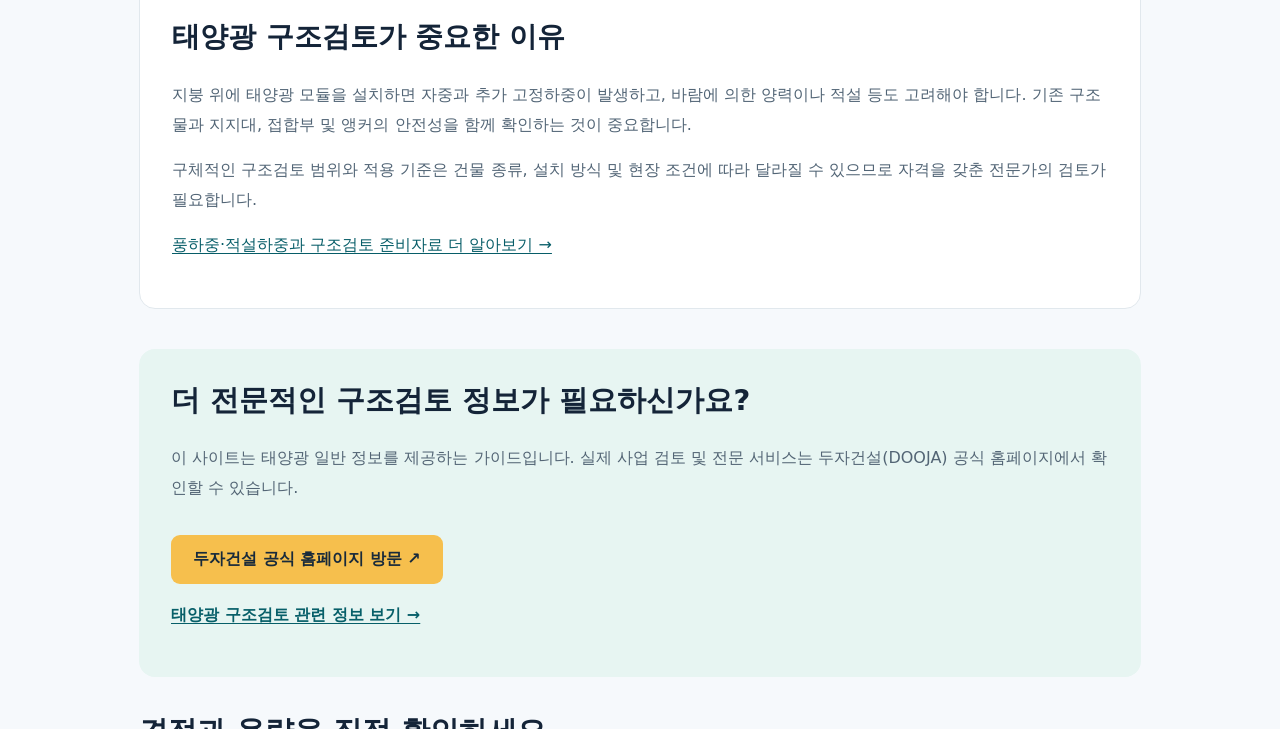
==== commit feddb678: "Add solar construction handover guide and refresh reference feeds" ====
--- a/index.html
+++ b/index.html
@@ -14,7 +14,7 @@
 <meta name="twitter:title" content="태양광 설치 가이드 | 발전 원리·발전량·준비사항 | 두자건설">
 <meta name="twitter:description" content="태양광 설치를 준비하는 건물주와 사업자를 위한 두자 가이드. 발전 원리, 설치 환경, 예상 발전량과 지붕 구조 안전을 순서대로 확인하세요.">
 <link rel="alternate" type="application/rss+xml" title="두자건설 태양광 기술정보" href="https://starichdog-collab.github.io/solar-guide/feed.xml">
-<script type="application/ld+json">{"@context":"https://schema.org","@graph":[{"@type":"Organization","@id":"https://dooja.co.kr/#organization","name":"두자건설","url":"https://dooja.co.kr/","legalName":"(주)두자","alternateName":["두자","두자엔지니어링","DOOJA","DooJa Engineering"],"sameAs":["https://blog.naver.com/doojasun1"]},{"@type":"WebSite","@id":"https://starichdog-collab.github.io/#website","url":"https://starichdog-collab.github.io/","name":"두자건설 태양광 기술정보","alternateName":["두자건설","DOOJA Solar Guide"],"inLanguage":"ko-KR","publisher":{"@id":"https://dooja.co.kr/#organization"}},{"@type":"CollectionPage","@id":"https://starichdog-collab.github.io/solar-guide/#webpage","url":"https://starichdog-collab.github.io/solar-guide/","name":"태양광 설치 가이드 | 발전 원리·발전량·준비사항 | 두자건설","description":"태양광 설치를 준비하는 건물주와 사업자를 위한 두자 가이드. 발전 원리, 설치 환경, 예상 발전량과 지붕 구조 안전을 순서대로 확인하세요.","inLanguage":"ko-KR","dateModified":"2026-10-22","isPartOf":{"@id":"https://starichdog-collab.github.io/#website"},"publisher":{"@id":"https://dooja.co.kr/#organization"},"breadcrumb":{"@id":"https://starichdog-collab.github.io/solar-guide/#breadcrumb"},"mainEntity":{"@type":"ItemList","itemListElement":[{"@type":"ListItem","position":1,"url":"https://starichdog-collab.github.io/solar-guide/solar-generation-factors.html","name":"태양광 발전량과 효율 | 일사량·음영·예측 확인법 | 두자건설"},{"@type":"ListItem","position":2,"url":"https://starichdog-collab.github.io/solar-guide/solar-installation-checklist.html","name":"태양광 설치 전 체크리스트 | 현장·도면·견적 준비 | 두자건설"},{"@type":"ListItem","position":3,"url":"https://starichdog-collab.github.io/solar-guide/solar-roof-structure.html","name":"지붕 태양광 설치 가능할까? | 건물주 구조안전 안내 | 두자건설"},{"@type":"ListItem","position":4,"url":"https://starichdog-collab.github.io/solar-guide/solar-installation-cost.html","name":"태양광 설치 비용 | 견적 비교 항목과 상담 준비 | 두자건설"},{"@type":"ListItem","position":5,"url":"https://starichdog-collab.github.io/solar-guide/solar-capacity-calculator.html","name":"태양광 용량 계산기 | 모듈 W·수량으로 kW 계산 | 두자건설"}]},"primaryImageOfPage":{"@id":"https://starichdog-collab.github.io/solar-guide/#primaryimage"}},{"@type":"BreadcrumbList","@id":"https://starichdog-collab.github.io/solar-guide/#breadcrumb","itemListElement":[{"@type":"ListItem","position":1,"name":"두자건설 태양광 기술정보","item":"https://starichdog-collab.github.io/"},{"@type":"ListItem","position":2,"name":"태양광 설치 가이드","item":"https://starichdog-collab.github.io/solar-guide/"}]},{"@type":"ImageObject","@id":"https://starichdog-collab.github.io/solar-guide/#primaryimage","url":"https://starichdog-collab.github.io/assets/images/factory-rooftop-solar-1600.webp","contentUrl":"https://starichdog-collab.github.io/assets/images/factory-rooftop-solar-1600.webp","width":1600,"height":900,"caption":"공장 지붕 태양광의 배치와 주변 환경을 설명하기 위한 예시 이미지.","description":"공장 금속 지붕 위에 통로를 두고 배치된 태양광 모듈 전경"}]}</script>
+<script type="application/ld+json">{"@context":"https://schema.org","@graph":[{"@type":"Organization","@id":"https://dooja.co.kr/#organization","name":"두자건설","url":"https://dooja.co.kr/","legalName":"(주)두자","alternateName":["두자","두자엔지니어링","DOOJA","DooJa Engineering"],"sameAs":["https://blog.naver.com/doojasun1"]},{"@type":"WebSite","@id":"https://starichdog-collab.github.io/#website","url":"https://starichdog-collab.github.io/","name":"두자건설 태양광 기술정보","alternateName":["두자건설","DOOJA Solar Guide"],"inLanguage":"ko-KR","publisher":{"@id":"https://dooja.co.kr/#organization"}},{"@type":"CollectionPage","@id":"https://starichdog-collab.github.io/solar-guide/#webpage","url":"https://starichdog-collab.github.io/solar-guide/","name":"태양광 설치 가이드 | 발전 원리·발전량·준비사항 | 두자건설","description":"태양광 설치를 준비하는 건물주와 사업자를 위한 두자 가이드. 발전 원리, 설치 환경, 예상 발전량과 지붕 구조 안전을 순서대로 확인하세요.","inLanguage":"ko-KR","dateModified":"2026-10-22","isPartOf":{"@id":"https://starichdog-collab.github.io/#website"},"publisher":{"@id":"https://dooja.co.kr/#organization"},"breadcrumb":{"@id":"https://starichdog-collab.github.io/solar-guide/#breadcrumb"},"mainEntity":{"@type":"ItemList","itemListElement":[{"@type":"ListItem","position":1,"url":"https://starichdog-collab.github.io/solar-guide/solar-generation-factors.html","name":"태양광 발전량과 효율 | 일사량·음영·예측 확인법 | 두자건설"},{"@type":"ListItem","position":2,"url":"https://starichdog-collab.github.io/solar-guide/solar-installation-checklist.html","name":"태양광 설치 전 체크리스트 | 현장·도면·견적 준비 | 두자건설"},{"@type":"ListItem","position":3,"url":"https://starichdog-collab.github.io/solar-guide/solar-roof-structure.html","name":"지붕 태양광 설치 가능할까? | 건물주 구조안전 안내 | 두자건설"},{"@type":"ListItem","position":4,"url":"https://starichdog-collab.github.io/solar-guide/solar-installation-cost.html","name":"태양광 설치 비용 | 견적 비교 항목과 상담 준비 | 두자건설"},{"@type":"ListItem","position":5,"url":"https://starichdog-collab.github.io/solar-guide/solar-capacity-calculator.html","name":"태양광 용량 계산기 | 모듈 W·수량으로 kW 계산 | 두자건설"},{"@type":"ListItem","position":6,"url":"https://starichdog-collab.github.io/solar-guide/solar-construction-handover.html","name":"태양광공사 인수인계 | 준공도면·점검·운영 자료 | 두자건설"}]},"primaryImageOfPage":{"@id":"https://starichdog-collab.github.io/solar-guide/#primaryimage"}},{"@type":"BreadcrumbList","@id":"https://starichdog-collab.github.io/solar-guide/#breadcrumb","itemListElement":[{"@type":"ListItem","position":1,"name":"두자건설 태양광 기술정보","item":"https://starichdog-collab.github.io/"},{"@type":"ListItem","position":2,"name":"태양광 설치 가이드","item":"https://starichdog-collab.github.io/solar-guide/"}]},{"@type":"ImageObject","@id":"https://starichdog-collab.github.io/solar-guide/#primaryimage","url":"https://starichdog-collab.github.io/assets/images/factory-rooftop-solar-1600.webp","contentUrl":"https://starichdog-collab.github.io/assets/images/factory-rooftop-solar-1600.webp","width":1600,"height":900,"caption":"공장 지붕 태양광의 배치와 주변 환경을 설명하기 위한 예시 이미지.","description":"공장 금속 지붕 위에 통로를 두고 배치된 태양광 모듈 전경"}]}</script>
 <style>
 /* Reading, navigation and accessible content */
 html{scroll-behavior:smooth}body{overflow-wrap:break-word}a:focus-visible,summary:focus-visible{outline:3px solid #c57b00;outline-offset:4px}header nav{flex-wrap:wrap}a{color:#075d68}main a{text-underline-offset:.2em}main{scroll-margin-top:24px}section,article{scroll-margin-top:24px}.skip-link{position:absolute;top:-80px;left:12px;background:#fff;color:#102c45;padding:12px;z-index:10}.skip-link:focus{top:12px}.breadcrumbs{display:block!important;font-size:14px;margin:0 0 22px}.breadcrumbs ol{display:flex;flex-wrap:wrap;gap:8px;list-style:none;padding:0;margin:0}.breadcrumbs li{margin:0}.breadcrumbs li+li:before{content:"/";padding-right:8px;color:#526776}.byline{font-size:14px;color:#526776;margin:12px 0 28px;line-height:1.7}.related{margin-top:30px;border-top:1px solid #d7e3e8;padding-top:22px}.related ul{padding-left:22px}.related li{margin:8px 0}.table-scroll{overflow-x:auto;margin:24px 0;border:1px solid #dbe5ea;border-radius:10px}table{border-collapse:collapse;width:100%;font-size:15px;line-height:1.7}caption{padding:12px;text-align:left;font-weight:700;background:#eef7f7}th,td{padding:13px 15px;text-align:left;vertical-align:top;border-bottom:1px solid #e1eaef}thead th{background:#e7f2f4;color:#15374b}tbody th{min-width:95px}tr:last-child>*{border-bottom:0}details{border:1px solid #dbe5ea;border-radius:10px;padding:16px 20px;margin:12px 0;background:#f7fafb}summary{cursor:pointer;font-weight:700;line-height:1.7}details p{margin-bottom:4px}.source{font-size:14px;line-height:1.8;color:#526776}.site-footer-links{display:flex;justify-content:center;flex-wrap:wrap;gap:10px 20px;margin:0 0 18px}.site-footer-links a{color:#e3f6f5}.site-footer-links a:focus-visible{outline-color:#f6bf4d}.catalog a{font-weight:700}.catalog p{color:#526776;line-height:1.8}.catalog{margin:35px 0}.table-scroll:focus-visible{outline:3px solid #c57b00}article h1{font-size:clamp(28px,4vw,43px);line-height:1.4}article h2{font-size:clamp(22px,3vw,28px);line-height:1.5;margin-top:36px}article h3{line-height:1.5}.source a{overflow-wrap:anywhere}main p{line-height:1.85}@media(max-width:700px){.card{padding:24px}.breadcrumbs{font-size:13px}th,td{padding:10px}main{padding-top:32px;padding-bottom:32px}article{padding:24px!important}.hero h1{word-break:keep-all}.site-footer-links{font-size:14px}}@media(prefers-reduced-motion:reduce){html{scroll-behavior:auto}}
@@ -31,4 +31,4 @@
 <meta name="twitter:image:alt" content="공장 금속 지붕 위에 통로를 두고 배치된 태양광 모듈 전경">
 </head><body><a class="skip-link" href="#main-content">본문 바로가기</a><header><a class="logo" href="./">☀ SOLAR GUIDE <small style="font-size:12px;font-weight:400">by DOOJA</small></a><nav aria-label="발전 가이드 메뉴"><a href="/">기술정보 홈</a><a href="#guides">상세 가이드</a><a href="#basics">발전 원리</a><a href="#planning">설치 검토</a><a href="#safety">구조 안전</a></nav></header><section class="hero"><div class="wrap"><div class="eyebrow">태양광 발전을 이해하는 첫걸음</div><h1>두자건설 태양광 가이드,<br>설치 전 핵심 정보</h1><p>발전 원리부터 설치 환경, 예상 발전량, 구조 안전까지. 태양광을 처음 검토하는 건물주와 사업자를 위한 기초 안내입니다.</p><a class="btn" href="#basics">가이드 살펴보기 ↓</a><figure class="solar-figure"><img src="/assets/images/factory-rooftop-solar-1600.webp" srcset="/assets/images/factory-rooftop-solar-640.webp 640w, /assets/images/factory-rooftop-solar-1024.webp 1024w, /assets/images/factory-rooftop-solar-1600.webp 1600w" sizes="(max-width: 700px) calc(100vw - 48px), (max-width: 1100px) calc(100vw - 48px), 1060px" width="1600" height="900" alt="공장 금속 지붕 위에 통로를 두고 배치된 태양광 모듈 전경" loading="eager" decoding="async" fetchpriority="high"><figcaption>공장 지붕 태양광의 배치와 주변 환경을 설명하기 위한 예시 이미지.</figcaption></figure></div></section><main id="main-content"><nav class="breadcrumbs" aria-label="현재 위치"><ol><li><a href="/">두자건설 태양광 기술정보</a></li><li><span aria-current="page">태양광 설치 가이드</span></li></ol></nav><p class="byline">운영: <a href="https://dooja.co.kr/">두자건설(DOOJA)</a> · 내용 업데이트: <time datetime="2026-10-22">2026년 10월 22일</time></p><h2>태양광 발전 핵심 가이드</h2><p class="intro">태양광 설비의 경제성과 안전성은 설치 장소, 일사량, 구조 조건 및 유지관리 계획에 따라 달라집니다. 아래 항목을 먼저 확인해 보세요.</p><div class="cards"><div class="card"><h3>01 · 발전 원리</h3><p>태양광 모듈이 빛을 전기로 변환하고 인버터가 사용 가능한 교류 전력으로 바꾸는 과정을 설명합니다.</p></div><div class="card"><h3>02 · 설치 계획</h3><p>지붕 방향과 음영, 설치 면적, 전기 계통 연계 등 현장 조건을 점검합니다.</p></div><div class="card"><h3>03 · 구조 안전</h3><p>모듈과 지지대 하중, 풍하중, 적설하중, 기존 구조물의 지지 능력을 검토합니다.</p></div></div><section id="guides" class="catalog" aria-labelledby="guide-topics"><h2 id="guide-topics">설치 준비 단계별 상세 가이드</h2><div class="cards"><section class="card"><h3><a href="/solar-guide/solar-installation-checklist.html">설치 전 체크리스트</a></h3><p>설치 목적과 현장 정보, 견적에 포함된 공사 범위를 확인합니다.</p></section>
 <section class="card"><h3><a href="/solar-guide/solar-generation-factors.html">발전량과 효율</a></h3><p>kW·kWh의 차이와 발전량 예측의 입력 조건을 살펴봅니다.</p></section>
-<section class="card"><h3><a href="/solar-guide/solar-roof-structure.html">건물주 구조안전 안내</a></h3><p>기존 지붕의 상태와 건물주가 준비할 자료를 정리합니다.</p></section></div></section><article id="basics"><h2>태양광 발전은 어떻게 이루어질까요?</h2><p>태양광 모듈은 햇빛을 받아 직류 전기를 생산합니다. 인버터는 이를 교류 전기로 변환하며, 전력은 현장 사용 또는 계통 연계 방식에 따라 활용됩니다.</p><p>실제 발전량은 설비 용량뿐 아니라 지역별 일사량, 모듈의 방향과 경사, 주변 건물·나무에 의한 음영, 온도와 설비 효율의 영향을 받습니다.</p></article><article id="planning"><h2>설치 전에 확인할 다섯 가지</h2><ul><li>설치 장소의 일사량과 시간대별 음영</li><li>지붕 또는 부지의 사용 가능 면적</li><li>기존 건물의 상태와 구조도면 확보 여부</li><li>전기설비 구성, 계통 연계 및 관련 인허가</li><li>방수, 배수, 유지관리 동선과 안전한 접근</li></ul><p>설치 비용이나 발전 수익은 현장별로 차이가 커서 일률적인 금액만으로 판단하기 어렵습니다. 현장 조사와 설계 검토를 바탕으로 비교하는 것이 좋습니다.</p></article><article id="safety"><h2>태양광 구조검토가 중요한 이유</h2><p>지붕 위에 태양광 모듈을 설치하면 자중과 추가 고정하중이 발생하고, 바람에 의한 양력이나 적설 등도 고려해야 합니다. 기존 구조물과 지지대, 접합부 및 앵커의 안전성을 함께 확인하는 것이 중요합니다.</p><p>구체적인 구조검토 범위와 적용 기준은 건물 종류, 설치 방식 및 현장 조건에 따라 달라질 수 있으므로 자격을 갖춘 전문가의 검토가 필요합니다.</p><p><a href="/solar-structural-review/">풍하중·적설하중과 구조검토 준비자료 더 알아보기 →</a></p></article><section class="cta"><h2>더 전문적인 구조검토 정보가 필요하신가요?</h2><p class="intro">이 사이트는 태양광 일반 정보를 제공하는 가이드입니다. 실제 사업 검토 및 전문 서비스는 두자건설(DOOJA) 공식 홈페이지에서 확인할 수 있습니다.</p><a class="btn" href="https://dooja.co.kr/" target="_blank" rel="noopener noreferrer">두자건설 공식 홈페이지 방문 ↗</a><p><a href="https://dooja.co.kr/services/solar-structural-review" target="_blank" rel="noopener noreferrer">태양광 구조검토 관련 정보 보기 →</a></p></section><section class="catalog" aria-labelledby="planning-tools"><h2 id="planning-tools">견적과 용량을 직접 확인하세요</h2><div class="cards"><section class="card"><h3><a href="/solar-guide/solar-installation-cost.html">설치 비용·견적 비교</a></h3><p>장비부터 구조검토·방수·전기 공사까지 견적의 포함·별도 범위를 확인합니다.</p></section><section class="card"><h3><a href="/solar-guide/solar-capacity-calculator.html">태양광 용량 계산기</a></h3><p>모듈 출력·수량으로 DC 용량을 계산하고 목표 용량에 필요한 장수를 확인합니다.</p></section></div></section></main><footer><nav class="site-footer-links" aria-label="전체 사이트 안내"><a href="/">태양광 기술정보</a><a href="/solar-guide/">설치 가이드</a><a href="/solar-structural-review/">구조검토 가이드</a><a href="https://dooja.co.kr/">두자건설 공식 홈페이지</a><a href="https://blog.naver.com/doojasun1">두자건설 공식 블로그</a><a href="/sitemap.xml">사이트맵</a><a href="/solar-guide/feed.xml">RSS</a></nav>© 2026 SOLAR GUIDE · 태양광 정보 가이드 | 두자건설 · (주)두자<br>본 자료는 일반적인 정보 제공 목적이며 개별 현장의 설계·안전 검토를 대신하지 않습니다.</footer></body></html>+<section class="card"><h3><a href="/solar-guide/solar-roof-structure.html">건물주 구조안전 안내</a></h3><p>기존 지붕의 상태와 건물주가 준비할 자료를 정리합니다.</p></section></div></section><article id="basics"><h2>태양광 발전은 어떻게 이루어질까요?</h2><p>태양광 모듈은 햇빛을 받아 직류 전기를 생산합니다. 인버터는 이를 교류 전기로 변환하며, 전력은 현장 사용 또는 계통 연계 방식에 따라 활용됩니다.</p><p>실제 발전량은 설비 용량뿐 아니라 지역별 일사량, 모듈의 방향과 경사, 주변 건물·나무에 의한 음영, 온도와 설비 효율의 영향을 받습니다.</p></article><article id="planning"><h2>설치 전에 확인할 다섯 가지</h2><ul><li>설치 장소의 일사량과 시간대별 음영</li><li>지붕 또는 부지의 사용 가능 면적</li><li>기존 건물의 상태와 구조도면 확보 여부</li><li>전기설비 구성, 계통 연계 및 관련 인허가</li><li>방수, 배수, 유지관리 동선과 안전한 접근</li></ul><p>설치 비용이나 발전 수익은 현장별로 차이가 커서 일률적인 금액만으로 판단하기 어렵습니다. 현장 조사와 설계 검토를 바탕으로 비교하는 것이 좋습니다.</p></article><article id="safety"><h2>태양광 구조검토가 중요한 이유</h2><p>지붕 위에 태양광 모듈을 설치하면 자중과 추가 고정하중이 발생하고, 바람에 의한 양력이나 적설 등도 고려해야 합니다. 기존 구조물과 지지대, 접합부 및 앵커의 안전성을 함께 확인하는 것이 중요합니다.</p><p>구체적인 구조검토 범위와 적용 기준은 건물 종류, 설치 방식 및 현장 조건에 따라 달라질 수 있으므로 자격을 갖춘 전문가의 검토가 필요합니다.</p><p><a href="/solar-structural-review/">풍하중·적설하중과 구조검토 준비자료 더 알아보기 →</a></p></article><section class="cta"><h2>더 전문적인 구조검토 정보가 필요하신가요?</h2><p class="intro">이 사이트는 태양광 일반 정보를 제공하는 가이드입니다. 실제 사업 검토 및 전문 서비스는 두자건설(DOOJA) 공식 홈페이지에서 확인할 수 있습니다.</p><a class="btn" href="https://dooja.co.kr/" target="_blank" rel="noopener noreferrer">두자건설 공식 홈페이지 방문 ↗</a><p><a href="https://dooja.co.kr/services/solar-structural-review" target="_blank" rel="noopener noreferrer">태양광 구조검토 관련 정보 보기 →</a></p></section><section class="catalog" aria-labelledby="planning-tools"><h2 id="planning-tools">견적과 용량을 직접 확인하세요</h2><div class="cards"><section class="card"><h3><a href="/solar-guide/solar-installation-cost.html">설치 비용·견적 비교</a></h3><p>장비부터 구조검토·방수·전기 공사까지 견적의 포함·별도 범위를 확인합니다.</p></section><section class="card"><h3><a href="/solar-guide/solar-capacity-calculator.html">태양광 용량 계산기</a></h3><p>모듈 출력·수량으로 DC 용량을 계산하고 목표 용량에 필요한 장수를 확인합니다.</p></section></div></section><section class="catalog" aria-labelledby="document-guides"><h2 id="document-guides">설계부터 공사 완료까지, 문서로 확인하세요</h2><div class="cards"><section class="card"><h3><a href="/solar-guide/solar-construction-handover.html">태양광공사 인수인계</a></h3><p>태양광공사 후 받을 준공도면, 설계 변경 기록, 제품·보증 자료, 검사·점검 결과와 운영 연락처를 정리합니다. 건물주를 위한 인수인계 체크리스트입니다.</p></section></div></section></main><footer><nav class="site-footer-links" aria-label="전체 사이트 안내"><a href="/">태양광 기술정보</a><a href="/solar-guide/">설치 가이드</a><a href="/solar-structural-review/">구조검토 가이드</a><a href="https://dooja.co.kr/">두자건설 공식 홈페이지</a><a href="https://blog.naver.com/doojasun1">두자건설 공식 블로그</a><a href="/sitemap.xml">사이트맵</a><a href="/solar-guide/feed.xml">RSS</a></nav>© 2026 SOLAR GUIDE · 태양광 정보 가이드 | 두자건설 · (주)두자<br>본 자료는 일반적인 정보 제공 목적이며 개별 현장의 설계·안전 검토를 대신하지 않습니다.</footer></body></html>
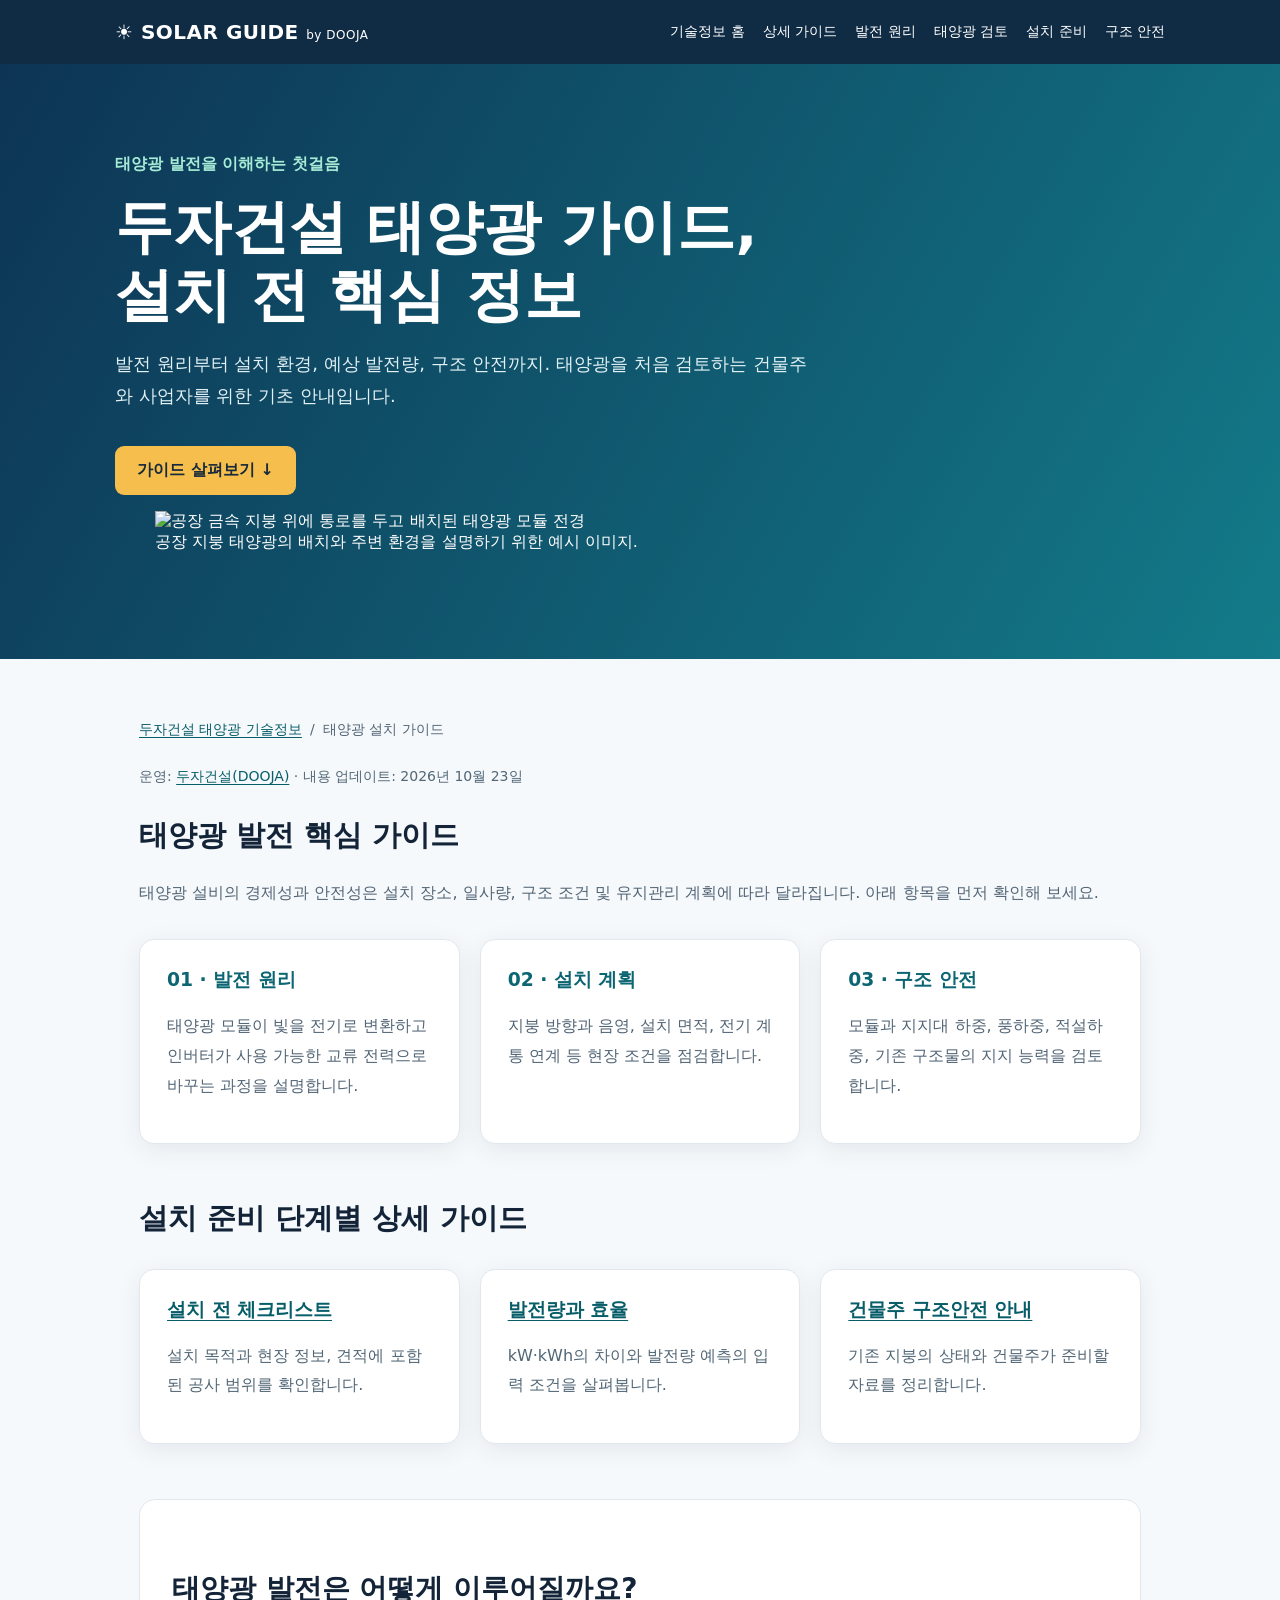
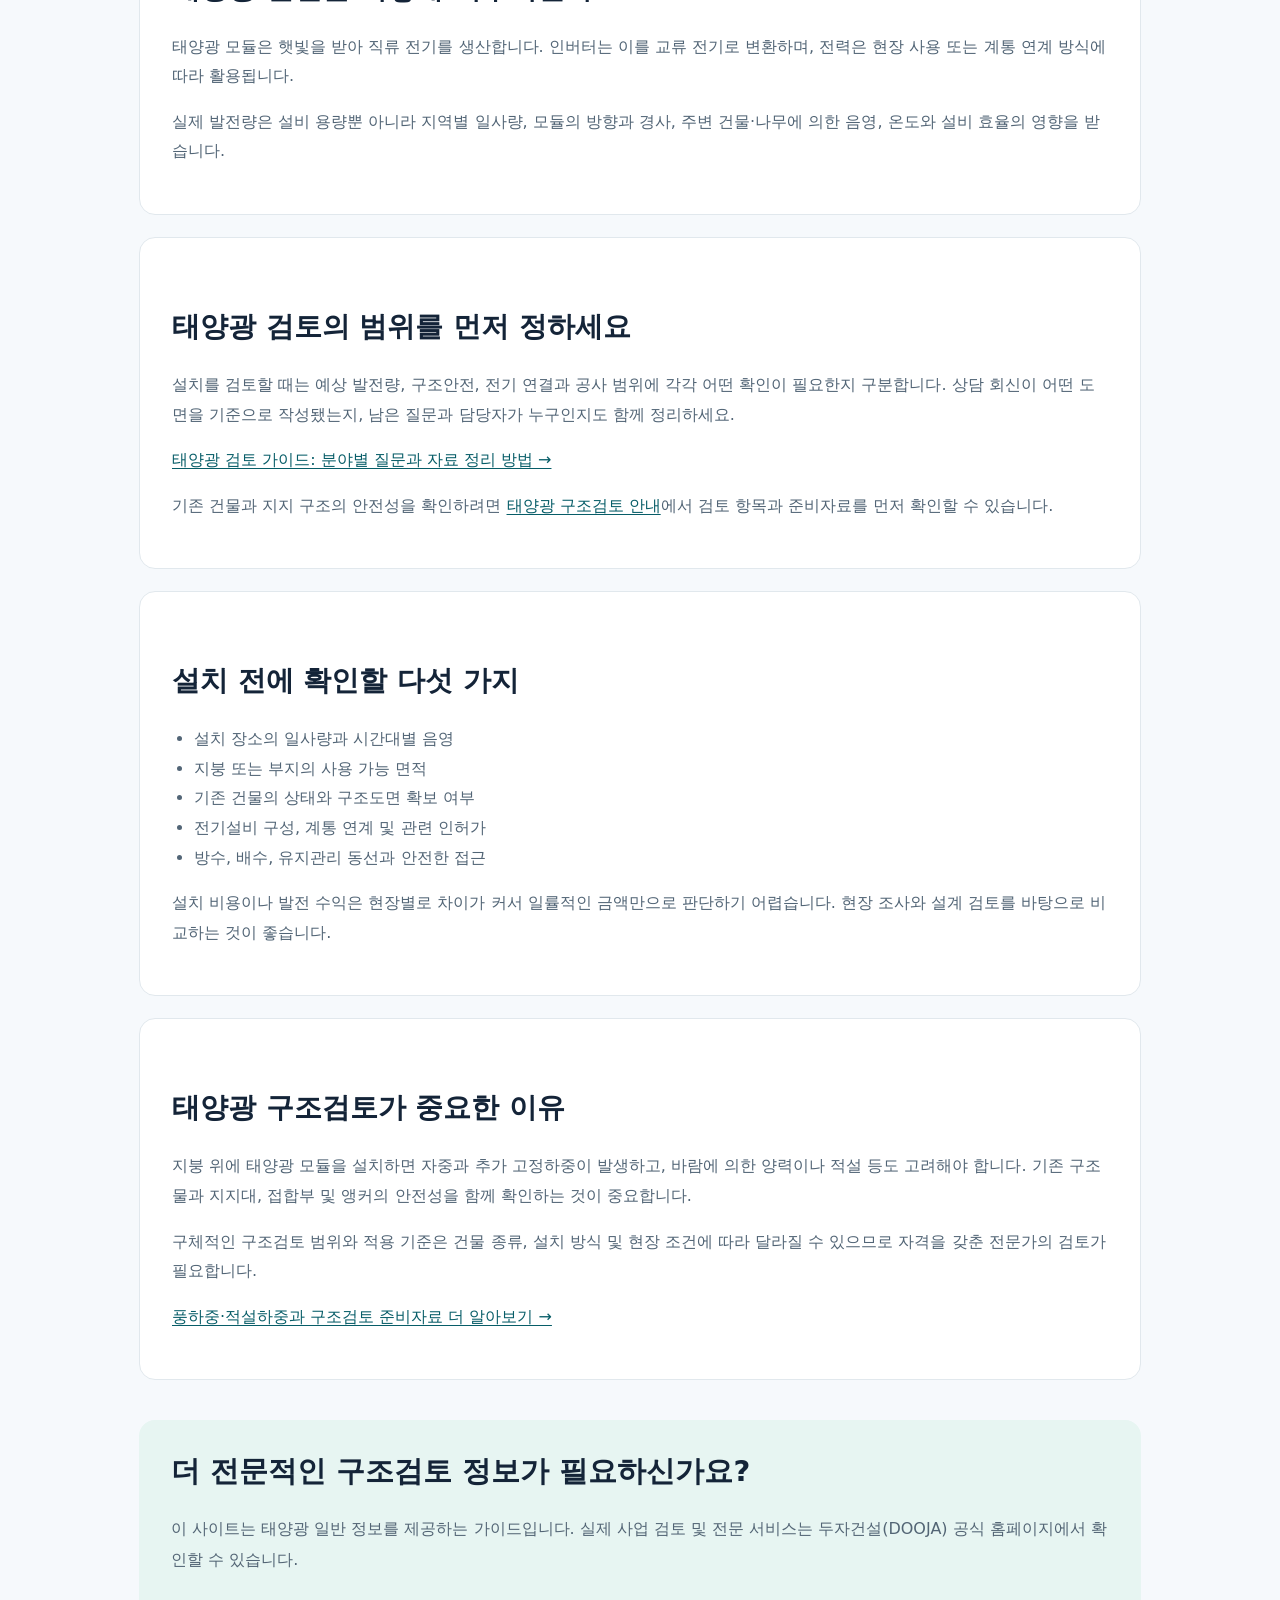
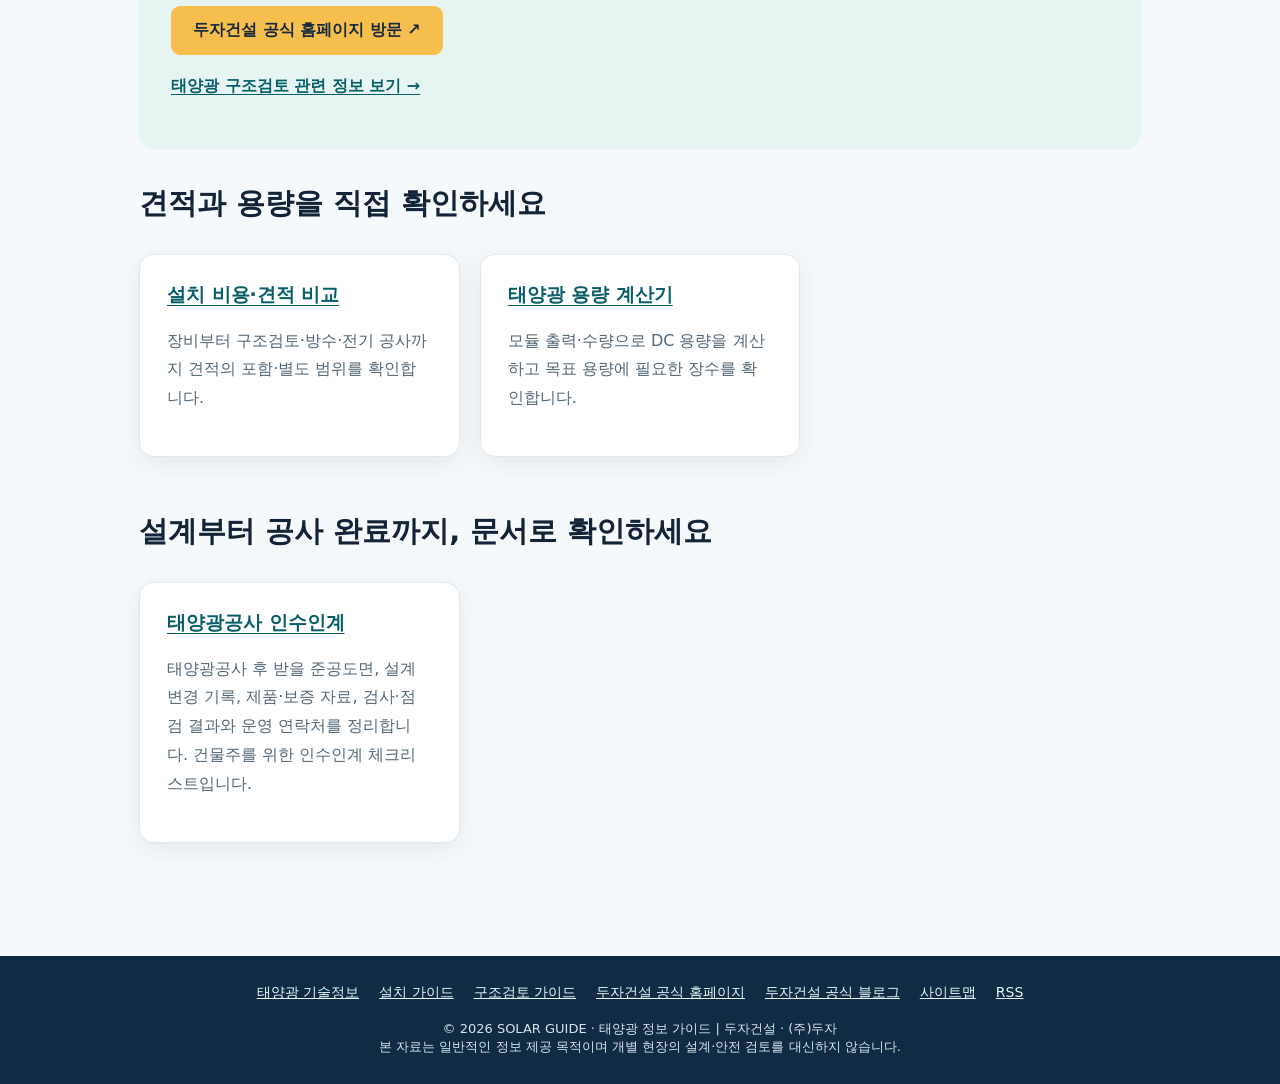
==== commit 299fb5be: "Add solar review guide covering scope, documents and coordinated decisions" ====
--- a/index.html
+++ b/index.html
@@ -1,6 +1,6 @@
 <!doctype html>
 <html lang="ko"><head>
-<meta charset="utf-8"><meta name="google-site-verification" content="1pqsXk9gWP5H1Vww6EPHqV4sm2T7xe90o_iISeCMJz8" /><meta name="viewport" content="width=device-width,initial-scale=1"><title>태양광 설치 가이드 | 발전 원리·발전량·준비사항 | 두자건설</title><meta name="description" content="태양광 설치를 준비하는 건물주와 사업자를 위한 두자 가이드. 발전 원리, 설치 환경, 예상 발전량과 지붕 구조 안전을 순서대로 확인하세요."><link rel="canonical" href="https://starichdog-collab.github.io/solar-guide/"><style>:root{font-family:system-ui,-apple-system,'Noto Sans KR',sans-serif;color:#142438;background:#f6f9fc}*{box-sizing:border-box}body{margin:0}header{background:#102c45;color:white;padding:20px max(24px,calc((100vw - 1050px)/2));display:flex;justify-content:space-between;align-items:center;gap:16px}header a{color:white;text-decoration:none}nav{display:flex;gap:18px;font-size:14px}.logo{font-size:20px;font-weight:800;letter-spacing:.5px}.hero{background:linear-gradient(120deg,#0d3454,#137b89);color:white;padding:90px 24px}.wrap{max-width:1050px;margin:auto}.eyebrow{color:#a6ebd6;font-weight:700}.hero h1{font-size:clamp(32px,5vw,58px);line-height:1.18;max-width:800px;margin:18px 0}.hero p{font-size:18px;line-height:1.8;max-width:700px;color:#e1f1f5}.btn{display:inline-block;background:#f6bf4d;color:#182a3b!important;padding:14px 22px;border-radius:9px;text-decoration:none;font-weight:800;margin-top:15px}main{max-width:1050px;margin:auto;padding:58px 24px}h2{font-size:29px;margin:0 0 22px}.intro{color:#536575;line-height:1.9}.cards{display:grid;grid-template-columns:repeat(3,1fr);gap:20px;margin:30px 0 55px}.card{background:white;border:1px solid #e1e8ed;border-radius:15px;padding:27px;box-shadow:0 6px 24px #11223314}.card h3{margin-top:0;color:#0b6572}.card p,article p,li{line-height:1.85;color:#526576}article{background:white;border-radius:16px;padding:32px;margin:22px 0;border:1px solid #e1e8ed}article h3{margin-top:0;font-size:23px}ul{padding-left:22px}.cta{background:#e7f5f2;border-radius:16px;padding:32px;margin-top:40px}.cta a{color:#075f69;font-weight:700}footer{background:#102c45;color:#d7e3ec;text-align:center;padding:28px;font-size:13px}@media(max-width:700px){header{flex-direction:column;align-items:flex-start}.cards{grid-template-columns:1fr}.hero{padding:60px 24px}article{padding:24px}}</style>
+<meta charset="utf-8"><meta name="google-site-verification" content="1pqsXk9gWP5H1Vww6EPHqV4sm2T7xe90o_iISeCMJz8" /><meta name="viewport" content="width=device-width,initial-scale=1"><title>태양광 설치 가이드 | 발전 원리·발전량·준비사항 | 두자건설</title><meta name="description" content="태양광 발전 원리부터 설치 준비까지 두자건설이 안내합니다. 태양광 검토 범위, 발전량 예측, 용량 계산, 견적 비교와 구조안전 자료를 확인하세요."><link rel="canonical" href="https://starichdog-collab.github.io/solar-guide/"><style>:root{font-family:system-ui,-apple-system,'Noto Sans KR',sans-serif;color:#142438;background:#f6f9fc}*{box-sizing:border-box}body{margin:0}header{background:#102c45;color:white;padding:20px max(24px,calc((100vw - 1050px)/2));display:flex;justify-content:space-between;align-items:center;gap:16px}header a{color:white;text-decoration:none}nav{display:flex;gap:18px;font-size:14px}.logo{font-size:20px;font-weight:800;letter-spacing:.5px}.hero{background:linear-gradient(120deg,#0d3454,#137b89);color:white;padding:90px 24px}.wrap{max-width:1050px;margin:auto}.eyebrow{color:#a6ebd6;font-weight:700}.hero h1{font-size:clamp(32px,5vw,58px);line-height:1.18;max-width:800px;margin:18px 0}.hero p{font-size:18px;line-height:1.8;max-width:700px;color:#e1f1f5}.btn{display:inline-block;background:#f6bf4d;color:#182a3b!important;padding:14px 22px;border-radius:9px;text-decoration:none;font-weight:800;margin-top:15px}main{max-width:1050px;margin:auto;padding:58px 24px}h2{font-size:29px;margin:0 0 22px}.intro{color:#536575;line-height:1.9}.cards{display:grid;grid-template-columns:repeat(3,1fr);gap:20px;margin:30px 0 55px}.card{background:white;border:1px solid #e1e8ed;border-radius:15px;padding:27px;box-shadow:0 6px 24px #11223314}.card h3{margin-top:0;color:#0b6572}.card p,article p,li{line-height:1.85;color:#526576}article{background:white;border-radius:16px;padding:32px;margin:22px 0;border:1px solid #e1e8ed}article h3{margin-top:0;font-size:23px}ul{padding-left:22px}.cta{background:#e7f5f2;border-radius:16px;padding:32px;margin-top:40px}.cta a{color:#075f69;font-weight:700}footer{background:#102c45;color:#d7e3ec;text-align:center;padding:28px;font-size:13px}@media(max-width:700px){header{flex-direction:column;align-items:flex-start}.cards{grid-template-columns:1fr}.hero{padding:60px 24px}article{padding:24px}}</style>
 <meta name="robots" content="index,follow,max-image-preview:large">
 <meta name="author" content="두자건설">
 <meta name="theme-color" content="#102c45">
@@ -8,13 +8,13 @@
 <meta property="og:locale" content="ko_KR">
 <meta property="og:site_name" content="두자건설 태양광 기술정보">
 <meta property="og:title" content="태양광 설치 가이드 | 발전 원리·발전량·준비사항 | 두자건설">
-<meta property="og:description" content="태양광 설치를 준비하는 건물주와 사업자를 위한 두자 가이드. 발전 원리, 설치 환경, 예상 발전량과 지붕 구조 안전을 순서대로 확인하세요.">
+<meta property="og:description" content="태양광 발전 원리부터 설치 준비까지 두자건설이 안내합니다. 태양광 검토 범위, 발전량 예측, 용량 계산, 견적 비교와 구조안전 자료를 확인하세요.">
 <meta property="og:url" content="https://starichdog-collab.github.io/solar-guide/">
 <meta name="twitter:card" content="summary_large_image">
 <meta name="twitter:title" content="태양광 설치 가이드 | 발전 원리·발전량·준비사항 | 두자건설">
-<meta name="twitter:description" content="태양광 설치를 준비하는 건물주와 사업자를 위한 두자 가이드. 발전 원리, 설치 환경, 예상 발전량과 지붕 구조 안전을 순서대로 확인하세요.">
+<meta name="twitter:description" content="태양광 발전 원리부터 설치 준비까지 두자건설이 안내합니다. 태양광 검토 범위, 발전량 예측, 용량 계산, 견적 비교와 구조안전 자료를 확인하세요.">
 <link rel="alternate" type="application/rss+xml" title="두자건설 태양광 기술정보" href="https://starichdog-collab.github.io/solar-guide/feed.xml">
-<script type="application/ld+json">{"@context":"https://schema.org","@graph":[{"@type":"Organization","@id":"https://dooja.co.kr/#organization","name":"두자건설","url":"https://dooja.co.kr/","legalName":"(주)두자","alternateName":["두자","두자엔지니어링","DOOJA","DooJa Engineering"],"sameAs":["https://blog.naver.com/doojasun1"]},{"@type":"WebSite","@id":"https://starichdog-collab.github.io/#website","url":"https://starichdog-collab.github.io/","name":"두자건설 태양광 기술정보","alternateName":["두자건설","DOOJA Solar Guide"],"inLanguage":"ko-KR","publisher":{"@id":"https://dooja.co.kr/#organization"}},{"@type":"CollectionPage","@id":"https://starichdog-collab.github.io/solar-guide/#webpage","url":"https://starichdog-collab.github.io/solar-guide/","name":"태양광 설치 가이드 | 발전 원리·발전량·준비사항 | 두자건설","description":"태양광 설치를 준비하는 건물주와 사업자를 위한 두자 가이드. 발전 원리, 설치 환경, 예상 발전량과 지붕 구조 안전을 순서대로 확인하세요.","inLanguage":"ko-KR","dateModified":"2026-10-22","isPartOf":{"@id":"https://starichdog-collab.github.io/#website"},"publisher":{"@id":"https://dooja.co.kr/#organization"},"breadcrumb":{"@id":"https://starichdog-collab.github.io/solar-guide/#breadcrumb"},"mainEntity":{"@type":"ItemList","itemListElement":[{"@type":"ListItem","position":1,"url":"https://starichdog-collab.github.io/solar-guide/solar-generation-factors.html","name":"태양광 발전량과 효율 | 일사량·음영·예측 확인법 | 두자건설"},{"@type":"ListItem","position":2,"url":"https://starichdog-collab.github.io/solar-guide/solar-installation-checklist.html","name":"태양광 설치 전 체크리스트 | 현장·도면·견적 준비 | 두자건설"},{"@type":"ListItem","position":3,"url":"https://starichdog-collab.github.io/solar-guide/solar-roof-structure.html","name":"지붕 태양광 설치 가능할까? | 건물주 구조안전 안내 | 두자건설"},{"@type":"ListItem","position":4,"url":"https://starichdog-collab.github.io/solar-guide/solar-installation-cost.html","name":"태양광 설치 비용 | 견적 비교 항목과 상담 준비 | 두자건설"},{"@type":"ListItem","position":5,"url":"https://starichdog-collab.github.io/solar-guide/solar-capacity-calculator.html","name":"태양광 용량 계산기 | 모듈 W·수량으로 kW 계산 | 두자건설"},{"@type":"ListItem","position":6,"url":"https://starichdog-collab.github.io/solar-guide/solar-construction-handover.html","name":"태양광공사 인수인계 | 준공도면·점검·운영 자료 | 두자건설"}]},"primaryImageOfPage":{"@id":"https://starichdog-collab.github.io/solar-guide/#primaryimage"}},{"@type":"BreadcrumbList","@id":"https://starichdog-collab.github.io/solar-guide/#breadcrumb","itemListElement":[{"@type":"ListItem","position":1,"name":"두자건설 태양광 기술정보","item":"https://starichdog-collab.github.io/"},{"@type":"ListItem","position":2,"name":"태양광 설치 가이드","item":"https://starichdog-collab.github.io/solar-guide/"}]},{"@type":"ImageObject","@id":"https://starichdog-collab.github.io/solar-guide/#primaryimage","url":"https://starichdog-collab.github.io/assets/images/factory-rooftop-solar-1600.webp","contentUrl":"https://starichdog-collab.github.io/assets/images/factory-rooftop-solar-1600.webp","width":1600,"height":900,"caption":"공장 지붕 태양광의 배치와 주변 환경을 설명하기 위한 예시 이미지.","description":"공장 금속 지붕 위에 통로를 두고 배치된 태양광 모듈 전경"}]}</script>
+<script type="application/ld+json">{"@context":"https://schema.org","@graph":[{"@type":"Organization","@id":"https://dooja.co.kr/#organization","name":"두자건설","url":"https://dooja.co.kr/","legalName":"(주)두자","alternateName":["두자","두자엔지니어링","DOOJA","DooJa Engineering"],"sameAs":["https://blog.naver.com/doojasun1"]},{"@type":"WebSite","@id":"https://starichdog-collab.github.io/#website","url":"https://starichdog-collab.github.io/","name":"두자건설 태양광 기술정보","alternateName":["두자건설","DOOJA Solar Guide"],"inLanguage":"ko-KR","publisher":{"@id":"https://dooja.co.kr/#organization"}},{"@type":"CollectionPage","@id":"https://starichdog-collab.github.io/solar-guide/#webpage","url":"https://starichdog-collab.github.io/solar-guide/","name":"태양광 설치 가이드 | 발전 원리·발전량·준비사항 | 두자건설","description":"태양광 발전 원리부터 설치 준비까지 두자건설이 안내합니다. 태양광 검토 범위, 발전량 예측, 용량 계산, 견적 비교와 구조안전 자료를 확인하세요.","inLanguage":"ko-KR","dateModified":"2026-10-23","isPartOf":{"@id":"https://starichdog-collab.github.io/#website"},"publisher":{"@id":"https://dooja.co.kr/#organization"},"breadcrumb":{"@id":"https://starichdog-collab.github.io/solar-guide/#breadcrumb"},"mainEntity":{"@type":"ItemList","itemListElement":[{"@type":"ListItem","position":1,"url":"https://starichdog-collab.github.io/solar-guide/solar-generation-factors.html","name":"태양광 발전량과 효율 | 일사량·음영·예측 확인법 | 두자건설"},{"@type":"ListItem","position":2,"url":"https://starichdog-collab.github.io/solar-guide/solar-installation-checklist.html","name":"태양광 설치 전 체크리스트 | 현장·도면·견적 준비 | 두자건설"},{"@type":"ListItem","position":3,"url":"https://starichdog-collab.github.io/solar-guide/solar-roof-structure.html","name":"지붕 태양광 설치 가능할까? | 건물주 구조안전 안내 | 두자건설"},{"@type":"ListItem","position":4,"url":"https://starichdog-collab.github.io/solar-guide/solar-installation-cost.html","name":"태양광 설치 비용 | 견적 비교 항목과 상담 준비 | 두자건설"},{"@type":"ListItem","position":5,"url":"https://starichdog-collab.github.io/solar-guide/solar-capacity-calculator.html","name":"태양광 용량 계산기 | 모듈 W·수량으로 kW 계산 | 두자건설"},{"@type":"ListItem","position":6,"url":"https://starichdog-collab.github.io/solar-guide/solar-construction-handover.html","name":"태양광공사 인수인계 | 준공도면·점검·운영 자료 | 두자건설"},{"@type":"ListItem","position":7,"url":"https://starichdog-collab.github.io/solar-guide/solar-review.html","name":"태양광 검토 가이드 | 설치 조건·발전량·구조안전 | 두자건설"}]},"primaryImageOfPage":{"@id":"https://starichdog-collab.github.io/solar-guide/#primaryimage"}},{"@type":"BreadcrumbList","@id":"https://starichdog-collab.github.io/solar-guide/#breadcrumb","itemListElement":[{"@type":"ListItem","position":1,"name":"두자건설 태양광 기술정보","item":"https://starichdog-collab.github.io/"},{"@type":"ListItem","position":2,"name":"태양광 설치 가이드","item":"https://starichdog-collab.github.io/solar-guide/"}]},{"@type":"ImageObject","@id":"https://starichdog-collab.github.io/solar-guide/#primaryimage","url":"https://starichdog-collab.github.io/assets/images/factory-rooftop-solar-1600.webp","contentUrl":"https://starichdog-collab.github.io/assets/images/factory-rooftop-solar-1600.webp","width":1600,"height":900,"caption":"공장 지붕 태양광의 배치와 주변 환경을 설명하기 위한 예시 이미지.","description":"공장 금속 지붕 위에 통로를 두고 배치된 태양광 모듈 전경"}]}</script>
 <style>
 /* Reading, navigation and accessible content */
 html{scroll-behavior:smooth}body{overflow-wrap:break-word}a:focus-visible,summary:focus-visible{outline:3px solid #c57b00;outline-offset:4px}header nav{flex-wrap:wrap}a{color:#075d68}main a{text-underline-offset:.2em}main{scroll-margin-top:24px}section,article{scroll-margin-top:24px}.skip-link{position:absolute;top:-80px;left:12px;background:#fff;color:#102c45;padding:12px;z-index:10}.skip-link:focus{top:12px}.breadcrumbs{display:block!important;font-size:14px;margin:0 0 22px}.breadcrumbs ol{display:flex;flex-wrap:wrap;gap:8px;list-style:none;padding:0;margin:0}.breadcrumbs li{margin:0}.breadcrumbs li+li:before{content:"/";padding-right:8px;color:#526776}.byline{font-size:14px;color:#526776;margin:12px 0 28px;line-height:1.7}.related{margin-top:30px;border-top:1px solid #d7e3e8;padding-top:22px}.related ul{padding-left:22px}.related li{margin:8px 0}.table-scroll{overflow-x:auto;margin:24px 0;border:1px solid #dbe5ea;border-radius:10px}table{border-collapse:collapse;width:100%;font-size:15px;line-height:1.7}caption{padding:12px;text-align:left;font-weight:700;background:#eef7f7}th,td{padding:13px 15px;text-align:left;vertical-align:top;border-bottom:1px solid #e1eaef}thead th{background:#e7f2f4;color:#15374b}tbody th{min-width:95px}tr:last-child>*{border-bottom:0}details{border:1px solid #dbe5ea;border-radius:10px;padding:16px 20px;margin:12px 0;background:#f7fafb}summary{cursor:pointer;font-weight:700;line-height:1.7}details p{margin-bottom:4px}.source{font-size:14px;line-height:1.8;color:#526776}.site-footer-links{display:flex;justify-content:center;flex-wrap:wrap;gap:10px 20px;margin:0 0 18px}.site-footer-links a{color:#e3f6f5}.site-footer-links a:focus-visible{outline-color:#f6bf4d}.catalog a{font-weight:700}.catalog p{color:#526776;line-height:1.8}.catalog{margin:35px 0}.table-scroll:focus-visible{outline:3px solid #c57b00}article h1{font-size:clamp(28px,4vw,43px);line-height:1.4}article h2{font-size:clamp(22px,3vw,28px);line-height:1.5;margin-top:36px}article h3{line-height:1.5}.source a{overflow-wrap:anywhere}main p{line-height:1.85}@media(max-width:700px){.card{padding:24px}.breadcrumbs{font-size:13px}th,td{padding:10px}main{padding-top:32px;padding-bottom:32px}article{padding:24px!important}.hero h1{word-break:keep-all}.site-footer-links{font-size:14px}}@media(prefers-reduced-motion:reduce){html{scroll-behavior:auto}}
@@ -29,6 +29,11 @@
 <meta property="og:image:alt" content="공장 금속 지붕 위에 통로를 두고 배치된 태양광 모듈 전경">
 <meta name="twitter:image" content="https://starichdog-collab.github.io/assets/images/factory-rooftop-solar-social.jpg">
 <meta name="twitter:image:alt" content="공장 금속 지붕 위에 통로를 두고 배치된 태양광 모듈 전경">
-</head><body><a class="skip-link" href="#main-content">본문 바로가기</a><header><a class="logo" href="./">☀ SOLAR GUIDE <small style="font-size:12px;font-weight:400">by DOOJA</small></a><nav aria-label="발전 가이드 메뉴"><a href="/">기술정보 홈</a><a href="#guides">상세 가이드</a><a href="#basics">발전 원리</a><a href="#planning">설치 검토</a><a href="#safety">구조 안전</a></nav></header><section class="hero"><div class="wrap"><div class="eyebrow">태양광 발전을 이해하는 첫걸음</div><h1>두자건설 태양광 가이드,<br>설치 전 핵심 정보</h1><p>발전 원리부터 설치 환경, 예상 발전량, 구조 안전까지. 태양광을 처음 검토하는 건물주와 사업자를 위한 기초 안내입니다.</p><a class="btn" href="#basics">가이드 살펴보기 ↓</a><figure class="solar-figure"><img src="/assets/images/factory-rooftop-solar-1600.webp" srcset="/assets/images/factory-rooftop-solar-640.webp 640w, /assets/images/factory-rooftop-solar-1024.webp 1024w, /assets/images/factory-rooftop-solar-1600.webp 1600w" sizes="(max-width: 700px) calc(100vw - 48px), (max-width: 1100px) calc(100vw - 48px), 1060px" width="1600" height="900" alt="공장 금속 지붕 위에 통로를 두고 배치된 태양광 모듈 전경" loading="eager" decoding="async" fetchpriority="high"><figcaption>공장 지붕 태양광의 배치와 주변 환경을 설명하기 위한 예시 이미지.</figcaption></figure></div></section><main id="main-content"><nav class="breadcrumbs" aria-label="현재 위치"><ol><li><a href="/">두자건설 태양광 기술정보</a></li><li><span aria-current="page">태양광 설치 가이드</span></li></ol></nav><p class="byline">운영: <a href="https://dooja.co.kr/">두자건설(DOOJA)</a> · 내용 업데이트: <time datetime="2026-10-22">2026년 10월 22일</time></p><h2>태양광 발전 핵심 가이드</h2><p class="intro">태양광 설비의 경제성과 안전성은 설치 장소, 일사량, 구조 조건 및 유지관리 계획에 따라 달라집니다. 아래 항목을 먼저 확인해 보세요.</p><div class="cards"><div class="card"><h3>01 · 발전 원리</h3><p>태양광 모듈이 빛을 전기로 변환하고 인버터가 사용 가능한 교류 전력으로 바꾸는 과정을 설명합니다.</p></div><div class="card"><h3>02 · 설치 계획</h3><p>지붕 방향과 음영, 설치 면적, 전기 계통 연계 등 현장 조건을 점검합니다.</p></div><div class="card"><h3>03 · 구조 안전</h3><p>모듈과 지지대 하중, 풍하중, 적설하중, 기존 구조물의 지지 능력을 검토합니다.</p></div></div><section id="guides" class="catalog" aria-labelledby="guide-topics"><h2 id="guide-topics">설치 준비 단계별 상세 가이드</h2><div class="cards"><section class="card"><h3><a href="/solar-guide/solar-installation-checklist.html">설치 전 체크리스트</a></h3><p>설치 목적과 현장 정보, 견적에 포함된 공사 범위를 확인합니다.</p></section>
+</head><body><a class="skip-link" href="#main-content">본문 바로가기</a><header><a class="logo" href="./">☀ SOLAR GUIDE <small style="font-size:12px;font-weight:400">by DOOJA</small></a><nav aria-label="발전 가이드 메뉴"><a href="/">기술정보 홈</a><a href="#guides">상세 가이드</a><a href="#basics">발전 원리</a><a href="solar-review.html">태양광 검토</a><a href="#planning">설치 준비</a><a href="#safety">구조 안전</a></nav></header><section class="hero"><div class="wrap"><div class="eyebrow">태양광 발전을 이해하는 첫걸음</div><h1>두자건설 태양광 가이드,<br>설치 전 핵심 정보</h1><p>발전 원리부터 설치 환경, 예상 발전량, 구조 안전까지. 태양광을 처음 검토하는 건물주와 사업자를 위한 기초 안내입니다.</p><a class="btn" href="#basics">가이드 살펴보기 ↓</a><figure class="solar-figure"><img src="/assets/images/factory-rooftop-solar-1600.webp" srcset="/assets/images/factory-rooftop-solar-640.webp 640w, /assets/images/factory-rooftop-solar-1024.webp 1024w, /assets/images/factory-rooftop-solar-1600.webp 1600w" sizes="(max-width: 700px) calc(100vw - 48px), (max-width: 1100px) calc(100vw - 48px), 1060px" width="1600" height="900" alt="공장 금속 지붕 위에 통로를 두고 배치된 태양광 모듈 전경" loading="eager" decoding="async" fetchpriority="high"><figcaption>공장 지붕 태양광의 배치와 주변 환경을 설명하기 위한 예시 이미지.</figcaption></figure></div></section><main id="main-content"><nav class="breadcrumbs" aria-label="현재 위치"><ol><li><a href="/">두자건설 태양광 기술정보</a></li><li><span aria-current="page">태양광 설치 가이드</span></li></ol></nav><p class="byline">운영: <a href="https://dooja.co.kr/">두자건설(DOOJA)</a> · 내용 업데이트: <time datetime="2026-10-23">2026년 10월 23일</time></p><h2>태양광 발전 핵심 가이드</h2><p class="intro">태양광 설비의 경제성과 안전성은 설치 장소, 일사량, 구조 조건 및 유지관리 계획에 따라 달라집니다. 아래 항목을 먼저 확인해 보세요.</p><div class="cards"><div class="card"><h3>01 · 발전 원리</h3><p>태양광 모듈이 빛을 전기로 변환하고 인버터가 사용 가능한 교류 전력으로 바꾸는 과정을 설명합니다.</p></div><div class="card"><h3>02 · 설치 계획</h3><p>지붕 방향과 음영, 설치 면적, 전기 계통 연계 등 현장 조건을 점검합니다.</p></div><div class="card"><h3>03 · 구조 안전</h3><p>모듈과 지지대 하중, 풍하중, 적설하중, 기존 구조물의 지지 능력을 검토합니다.</p></div></div><section id="guides" class="catalog" aria-labelledby="guide-topics"><h2 id="guide-topics">설치 준비 단계별 상세 가이드</h2><div class="cards"><section class="card"><h3><a href="/solar-guide/solar-installation-checklist.html">설치 전 체크리스트</a></h3><p>설치 목적과 현장 정보, 견적에 포함된 공사 범위를 확인합니다.</p></section>
 <section class="card"><h3><a href="/solar-guide/solar-generation-factors.html">발전량과 효율</a></h3><p>kW·kWh의 차이와 발전량 예측의 입력 조건을 살펴봅니다.</p></section>
-<section class="card"><h3><a href="/solar-guide/solar-roof-structure.html">건물주 구조안전 안내</a></h3><p>기존 지붕의 상태와 건물주가 준비할 자료를 정리합니다.</p></section></div></section><article id="basics"><h2>태양광 발전은 어떻게 이루어질까요?</h2><p>태양광 모듈은 햇빛을 받아 직류 전기를 생산합니다. 인버터는 이를 교류 전기로 변환하며, 전력은 현장 사용 또는 계통 연계 방식에 따라 활용됩니다.</p><p>실제 발전량은 설비 용량뿐 아니라 지역별 일사량, 모듈의 방향과 경사, 주변 건물·나무에 의한 음영, 온도와 설비 효율의 영향을 받습니다.</p></article><article id="planning"><h2>설치 전에 확인할 다섯 가지</h2><ul><li>설치 장소의 일사량과 시간대별 음영</li><li>지붕 또는 부지의 사용 가능 면적</li><li>기존 건물의 상태와 구조도면 확보 여부</li><li>전기설비 구성, 계통 연계 및 관련 인허가</li><li>방수, 배수, 유지관리 동선과 안전한 접근</li></ul><p>설치 비용이나 발전 수익은 현장별로 차이가 커서 일률적인 금액만으로 판단하기 어렵습니다. 현장 조사와 설계 검토를 바탕으로 비교하는 것이 좋습니다.</p></article><article id="safety"><h2>태양광 구조검토가 중요한 이유</h2><p>지붕 위에 태양광 모듈을 설치하면 자중과 추가 고정하중이 발생하고, 바람에 의한 양력이나 적설 등도 고려해야 합니다. 기존 구조물과 지지대, 접합부 및 앵커의 안전성을 함께 확인하는 것이 중요합니다.</p><p>구체적인 구조검토 범위와 적용 기준은 건물 종류, 설치 방식 및 현장 조건에 따라 달라질 수 있으므로 자격을 갖춘 전문가의 검토가 필요합니다.</p><p><a href="/solar-structural-review/">풍하중·적설하중과 구조검토 준비자료 더 알아보기 →</a></p></article><section class="cta"><h2>더 전문적인 구조검토 정보가 필요하신가요?</h2><p class="intro">이 사이트는 태양광 일반 정보를 제공하는 가이드입니다. 실제 사업 검토 및 전문 서비스는 두자건설(DOOJA) 공식 홈페이지에서 확인할 수 있습니다.</p><a class="btn" href="https://dooja.co.kr/" target="_blank" rel="noopener noreferrer">두자건설 공식 홈페이지 방문 ↗</a><p><a href="https://dooja.co.kr/services/solar-structural-review" target="_blank" rel="noopener noreferrer">태양광 구조검토 관련 정보 보기 →</a></p></section><section class="catalog" aria-labelledby="planning-tools"><h2 id="planning-tools">견적과 용량을 직접 확인하세요</h2><div class="cards"><section class="card"><h3><a href="/solar-guide/solar-installation-cost.html">설치 비용·견적 비교</a></h3><p>장비부터 구조검토·방수·전기 공사까지 견적의 포함·별도 범위를 확인합니다.</p></section><section class="card"><h3><a href="/solar-guide/solar-capacity-calculator.html">태양광 용량 계산기</a></h3><p>모듈 출력·수량으로 DC 용량을 계산하고 목표 용량에 필요한 장수를 확인합니다.</p></section></div></section><section class="catalog" aria-labelledby="document-guides"><h2 id="document-guides">설계부터 공사 완료까지, 문서로 확인하세요</h2><div class="cards"><section class="card"><h3><a href="/solar-guide/solar-construction-handover.html">태양광공사 인수인계</a></h3><p>태양광공사 후 받을 준공도면, 설계 변경 기록, 제품·보증 자료, 검사·점검 결과와 운영 연락처를 정리합니다. 건물주를 위한 인수인계 체크리스트입니다.</p></section></div></section></main><footer><nav class="site-footer-links" aria-label="전체 사이트 안내"><a href="/">태양광 기술정보</a><a href="/solar-guide/">설치 가이드</a><a href="/solar-structural-review/">구조검토 가이드</a><a href="https://dooja.co.kr/">두자건설 공식 홈페이지</a><a href="https://blog.naver.com/doojasun1">두자건설 공식 블로그</a><a href="/sitemap.xml">사이트맵</a><a href="/solar-guide/feed.xml">RSS</a></nav>© 2026 SOLAR GUIDE · 태양광 정보 가이드 | 두자건설 · (주)두자<br>본 자료는 일반적인 정보 제공 목적이며 개별 현장의 설계·안전 검토를 대신하지 않습니다.</footer></body></html>+<section class="card"><h3><a href="/solar-guide/solar-roof-structure.html">건물주 구조안전 안내</a></h3><p>기존 지붕의 상태와 건물주가 준비할 자료를 정리합니다.</p></section></div></section><article id="basics"><h2>태양광 발전은 어떻게 이루어질까요?</h2><p>태양광 모듈은 햇빛을 받아 직류 전기를 생산합니다. 인버터는 이를 교류 전기로 변환하며, 전력은 현장 사용 또는 계통 연계 방식에 따라 활용됩니다.</p><p>실제 발전량은 설비 용량뿐 아니라 지역별 일사량, 모듈의 방향과 경사, 주변 건물·나무에 의한 음영, 온도와 설비 효율의 영향을 받습니다.</p></article>
+<article id="review-scope"><h2>태양광 검토의 범위를 먼저 정하세요</h2>
+<p>설치를 검토할 때는 예상 발전량, 구조안전, 전기 연결과 공사 범위에 각각 어떤 확인이 필요한지 구분합니다. 상담 회신이 어떤 도면을 기준으로 작성됐는지, 남은 질문과 담당자가 누구인지도 함께 정리하세요.</p>
+<p><a href="solar-review.html">태양광 검토 가이드: 분야별 질문과 자료 정리 방법 →</a></p>
+<p>기존 건물과 지지 구조의 안전성을 확인하려면 <a href="/solar-structural-review/">태양광 구조검토 안내</a>에서 검토 항목과 준비자료를 먼저 확인할 수 있습니다.</p></article>
+<article id="planning"><h2>설치 전에 확인할 다섯 가지</h2><ul><li>설치 장소의 일사량과 시간대별 음영</li><li>지붕 또는 부지의 사용 가능 면적</li><li>기존 건물의 상태와 구조도면 확보 여부</li><li>전기설비 구성, 계통 연계 및 관련 인허가</li><li>방수, 배수, 유지관리 동선과 안전한 접근</li></ul><p>설치 비용이나 발전 수익은 현장별로 차이가 커서 일률적인 금액만으로 판단하기 어렵습니다. 현장 조사와 설계 검토를 바탕으로 비교하는 것이 좋습니다.</p></article><article id="safety"><h2>태양광 구조검토가 중요한 이유</h2><p>지붕 위에 태양광 모듈을 설치하면 자중과 추가 고정하중이 발생하고, 바람에 의한 양력이나 적설 등도 고려해야 합니다. 기존 구조물과 지지대, 접합부 및 앵커의 안전성을 함께 확인하는 것이 중요합니다.</p><p>구체적인 구조검토 범위와 적용 기준은 건물 종류, 설치 방식 및 현장 조건에 따라 달라질 수 있으므로 자격을 갖춘 전문가의 검토가 필요합니다.</p><p><a href="/solar-structural-review/">풍하중·적설하중과 구조검토 준비자료 더 알아보기 →</a></p></article><section class="cta"><h2>더 전문적인 구조검토 정보가 필요하신가요?</h2><p class="intro">이 사이트는 태양광 일반 정보를 제공하는 가이드입니다. 실제 사업 검토 및 전문 서비스는 두자건설(DOOJA) 공식 홈페이지에서 확인할 수 있습니다.</p><a class="btn" href="https://dooja.co.kr/" target="_blank" rel="noopener noreferrer">두자건설 공식 홈페이지 방문 ↗</a><p><a href="https://dooja.co.kr/services/solar-structural-review" target="_blank" rel="noopener noreferrer">태양광 구조검토 관련 정보 보기 →</a></p></section><section class="catalog" aria-labelledby="planning-tools"><h2 id="planning-tools">견적과 용량을 직접 확인하세요</h2><div class="cards"><section class="card"><h3><a href="/solar-guide/solar-installation-cost.html">설치 비용·견적 비교</a></h3><p>장비부터 구조검토·방수·전기 공사까지 견적의 포함·별도 범위를 확인합니다.</p></section><section class="card"><h3><a href="/solar-guide/solar-capacity-calculator.html">태양광 용량 계산기</a></h3><p>모듈 출력·수량으로 DC 용량을 계산하고 목표 용량에 필요한 장수를 확인합니다.</p></section></div></section><section class="catalog" aria-labelledby="document-guides"><h2 id="document-guides">설계부터 공사 완료까지, 문서로 확인하세요</h2><div class="cards"><section class="card"><h3><a href="/solar-guide/solar-construction-handover.html">태양광공사 인수인계</a></h3><p>태양광공사 후 받을 준공도면, 설계 변경 기록, 제품·보증 자료, 검사·점검 결과와 운영 연락처를 정리합니다. 건물주를 위한 인수인계 체크리스트입니다.</p></section></div></section></main><footer><nav class="site-footer-links" aria-label="전체 사이트 안내"><a href="/">태양광 기술정보</a><a href="/solar-guide/">설치 가이드</a><a href="/solar-structural-review/">구조검토 가이드</a><a href="https://dooja.co.kr/">두자건설 공식 홈페이지</a><a href="https://blog.naver.com/doojasun1">두자건설 공식 블로그</a><a href="/sitemap.xml">사이트맵</a><a href="/solar-guide/feed.xml">RSS</a></nav>© 2026 SOLAR GUIDE · 태양광 정보 가이드 | 두자건설 · (주)두자<br>본 자료는 일반적인 정보 제공 목적이며 개별 현장의 설계·안전 검토를 대신하지 않습니다.</footer></body></html>
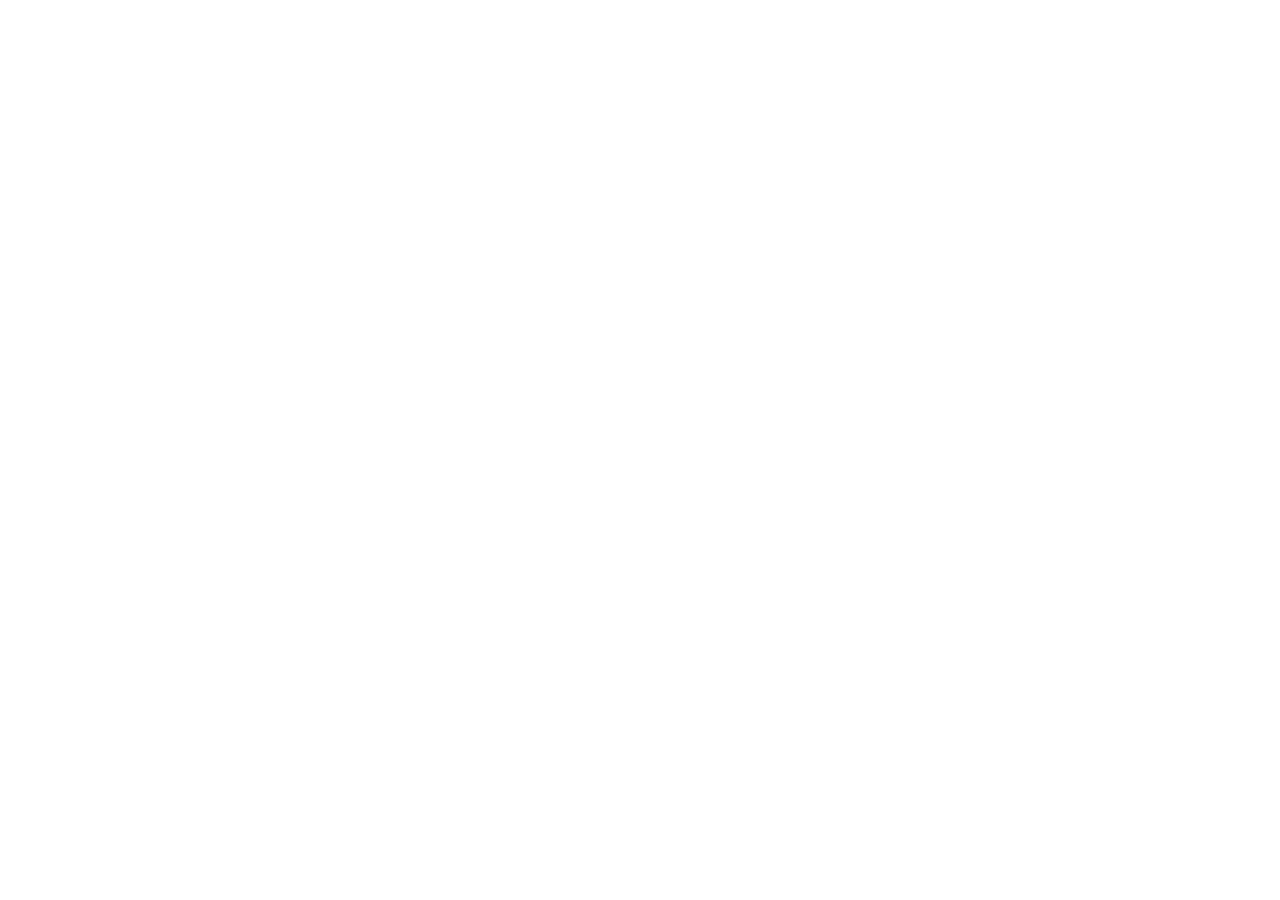
==== commit bb23275d: "Move public technical guides to dooja.co.kr with matching redirects" ====
--- a/index.html
+++ b/index.html
@@ -1,39 +1,2 @@
 <!doctype html>
-<html lang="ko"><head>
-<meta charset="utf-8"><meta name="google-site-verification" content="1pqsXk9gWP5H1Vww6EPHqV4sm2T7xe90o_iISeCMJz8" /><meta name="viewport" content="width=device-width,initial-scale=1"><title>태양광 설치 가이드 | 발전 원리·발전량·준비사항 | 두자건설</title><meta name="description" content="태양광 발전 원리부터 설치 준비까지 두자건설이 안내합니다. 태양광 검토 범위, 발전량 예측, 용량 계산, 견적 비교와 구조안전 자료를 확인하세요."><link rel="canonical" href="https://starichdog-collab.github.io/solar-guide/"><style>:root{font-family:system-ui,-apple-system,'Noto Sans KR',sans-serif;color:#142438;background:#f6f9fc}*{box-sizing:border-box}body{margin:0}header{background:#102c45;color:white;padding:20px max(24px,calc((100vw - 1050px)/2));display:flex;justify-content:space-between;align-items:center;gap:16px}header a{color:white;text-decoration:none}nav{display:flex;gap:18px;font-size:14px}.logo{font-size:20px;font-weight:800;letter-spacing:.5px}.hero{background:linear-gradient(120deg,#0d3454,#137b89);color:white;padding:90px 24px}.wrap{max-width:1050px;margin:auto}.eyebrow{color:#a6ebd6;font-weight:700}.hero h1{font-size:clamp(32px,5vw,58px);line-height:1.18;max-width:800px;margin:18px 0}.hero p{font-size:18px;line-height:1.8;max-width:700px;color:#e1f1f5}.btn{display:inline-block;background:#f6bf4d;color:#182a3b!important;padding:14px 22px;border-radius:9px;text-decoration:none;font-weight:800;margin-top:15px}main{max-width:1050px;margin:auto;padding:58px 24px}h2{font-size:29px;margin:0 0 22px}.intro{color:#536575;line-height:1.9}.cards{display:grid;grid-template-columns:repeat(3,1fr);gap:20px;margin:30px 0 55px}.card{background:white;border:1px solid #e1e8ed;border-radius:15px;padding:27px;box-shadow:0 6px 24px #11223314}.card h3{margin-top:0;color:#0b6572}.card p,article p,li{line-height:1.85;color:#526576}article{background:white;border-radius:16px;padding:32px;margin:22px 0;border:1px solid #e1e8ed}article h3{margin-top:0;font-size:23px}ul{padding-left:22px}.cta{background:#e7f5f2;border-radius:16px;padding:32px;margin-top:40px}.cta a{color:#075f69;font-weight:700}footer{background:#102c45;color:#d7e3ec;text-align:center;padding:28px;font-size:13px}@media(max-width:700px){header{flex-direction:column;align-items:flex-start}.cards{grid-template-columns:1fr}.hero{padding:60px 24px}article{padding:24px}}</style>
-<meta name="robots" content="index,follow,max-image-preview:large">
-<meta name="author" content="두자건설">
-<meta name="theme-color" content="#102c45">
-<meta property="og:type" content="website">
-<meta property="og:locale" content="ko_KR">
-<meta property="og:site_name" content="두자건설 태양광 기술정보">
-<meta property="og:title" content="태양광 설치 가이드 | 발전 원리·발전량·준비사항 | 두자건설">
-<meta property="og:description" content="태양광 발전 원리부터 설치 준비까지 두자건설이 안내합니다. 태양광 검토 범위, 발전량 예측, 용량 계산, 견적 비교와 구조안전 자료를 확인하세요.">
-<meta property="og:url" content="https://starichdog-collab.github.io/solar-guide/">
-<meta name="twitter:card" content="summary_large_image">
-<meta name="twitter:title" content="태양광 설치 가이드 | 발전 원리·발전량·준비사항 | 두자건설">
-<meta name="twitter:description" content="태양광 발전 원리부터 설치 준비까지 두자건설이 안내합니다. 태양광 검토 범위, 발전량 예측, 용량 계산, 견적 비교와 구조안전 자료를 확인하세요.">
-<link rel="alternate" type="application/rss+xml" title="두자건설 태양광 기술정보" href="https://starichdog-collab.github.io/solar-guide/feed.xml">
-<script type="application/ld+json">{"@context":"https://schema.org","@graph":[{"@type":"Organization","@id":"https://dooja.co.kr/#organization","name":"두자건설","url":"https://dooja.co.kr/","legalName":"(주)두자","alternateName":["두자","두자엔지니어링","DOOJA","DooJa Engineering"],"sameAs":["https://blog.naver.com/doojasun1"]},{"@type":"WebSite","@id":"https://starichdog-collab.github.io/#website","url":"https://starichdog-collab.github.io/","name":"두자건설 태양광 기술정보","alternateName":["두자건설","DOOJA Solar Guide"],"inLanguage":"ko-KR","publisher":{"@id":"https://dooja.co.kr/#organization"}},{"@type":"CollectionPage","@id":"https://starichdog-collab.github.io/solar-guide/#webpage","url":"https://starichdog-collab.github.io/solar-guide/","name":"태양광 설치 가이드 | 발전 원리·발전량·준비사항 | 두자건설","description":"태양광 발전 원리부터 설치 준비까지 두자건설이 안내합니다. 태양광 검토 범위, 발전량 예측, 용량 계산, 견적 비교와 구조안전 자료를 확인하세요.","inLanguage":"ko-KR","dateModified":"2026-10-23","isPartOf":{"@id":"https://starichdog-collab.github.io/#website"},"publisher":{"@id":"https://dooja.co.kr/#organization"},"breadcrumb":{"@id":"https://starichdog-collab.github.io/solar-guide/#breadcrumb"},"mainEntity":{"@type":"ItemList","itemListElement":[{"@type":"ListItem","position":1,"url":"https://starichdog-collab.github.io/solar-guide/solar-generation-factors.html","name":"태양광 발전량과 효율 | 일사량·음영·예측 확인법 | 두자건설"},{"@type":"ListItem","position":2,"url":"https://starichdog-collab.github.io/solar-guide/solar-installation-checklist.html","name":"태양광 설치 전 체크리스트 | 현장·도면·견적 준비 | 두자건설"},{"@type":"ListItem","position":3,"url":"https://starichdog-collab.github.io/solar-guide/solar-roof-structure.html","name":"지붕 태양광 설치 가능할까? | 건물주 구조안전 안내 | 두자건설"},{"@type":"ListItem","position":4,"url":"https://starichdog-collab.github.io/solar-guide/solar-installation-cost.html","name":"태양광 설치 비용 | 견적 비교 항목과 상담 준비 | 두자건설"},{"@type":"ListItem","position":5,"url":"https://starichdog-collab.github.io/solar-guide/solar-capacity-calculator.html","name":"태양광 용량 계산기 | 모듈 W·수량으로 kW 계산 | 두자건설"},{"@type":"ListItem","position":6,"url":"https://starichdog-collab.github.io/solar-guide/solar-construction-handover.html","name":"태양광공사 인수인계 | 준공도면·점검·운영 자료 | 두자건설"},{"@type":"ListItem","position":7,"url":"https://starichdog-collab.github.io/solar-guide/solar-review.html","name":"태양광 검토 가이드 | 설치 조건·발전량·구조안전 | 두자건설"}]},"primaryImageOfPage":{"@id":"https://starichdog-collab.github.io/solar-guide/#primaryimage"}},{"@type":"BreadcrumbList","@id":"https://starichdog-collab.github.io/solar-guide/#breadcrumb","itemListElement":[{"@type":"ListItem","position":1,"name":"두자건설 태양광 기술정보","item":"https://starichdog-collab.github.io/"},{"@type":"ListItem","position":2,"name":"태양광 설치 가이드","item":"https://starichdog-collab.github.io/solar-guide/"}]},{"@type":"ImageObject","@id":"https://starichdog-collab.github.io/solar-guide/#primaryimage","url":"https://starichdog-collab.github.io/assets/images/factory-rooftop-solar-1600.webp","contentUrl":"https://starichdog-collab.github.io/assets/images/factory-rooftop-solar-1600.webp","width":1600,"height":900,"caption":"공장 지붕 태양광의 배치와 주변 환경을 설명하기 위한 예시 이미지.","description":"공장 금속 지붕 위에 통로를 두고 배치된 태양광 모듈 전경"}]}</script>
-<style>
-/* Reading, navigation and accessible content */
-html{scroll-behavior:smooth}body{overflow-wrap:break-word}a:focus-visible,summary:focus-visible{outline:3px solid #c57b00;outline-offset:4px}header nav{flex-wrap:wrap}a{color:#075d68}main a{text-underline-offset:.2em}main{scroll-margin-top:24px}section,article{scroll-margin-top:24px}.skip-link{position:absolute;top:-80px;left:12px;background:#fff;color:#102c45;padding:12px;z-index:10}.skip-link:focus{top:12px}.breadcrumbs{display:block!important;font-size:14px;margin:0 0 22px}.breadcrumbs ol{display:flex;flex-wrap:wrap;gap:8px;list-style:none;padding:0;margin:0}.breadcrumbs li{margin:0}.breadcrumbs li+li:before{content:"/";padding-right:8px;color:#526776}.byline{font-size:14px;color:#526776;margin:12px 0 28px;line-height:1.7}.related{margin-top:30px;border-top:1px solid #d7e3e8;padding-top:22px}.related ul{padding-left:22px}.related li{margin:8px 0}.table-scroll{overflow-x:auto;margin:24px 0;border:1px solid #dbe5ea;border-radius:10px}table{border-collapse:collapse;width:100%;font-size:15px;line-height:1.7}caption{padding:12px;text-align:left;font-weight:700;background:#eef7f7}th,td{padding:13px 15px;text-align:left;vertical-align:top;border-bottom:1px solid #e1eaef}thead th{background:#e7f2f4;color:#15374b}tbody th{min-width:95px}tr:last-child>*{border-bottom:0}details{border:1px solid #dbe5ea;border-radius:10px;padding:16px 20px;margin:12px 0;background:#f7fafb}summary{cursor:pointer;font-weight:700;line-height:1.7}details p{margin-bottom:4px}.source{font-size:14px;line-height:1.8;color:#526776}.site-footer-links{display:flex;justify-content:center;flex-wrap:wrap;gap:10px 20px;margin:0 0 18px}.site-footer-links a{color:#e3f6f5}.site-footer-links a:focus-visible{outline-color:#f6bf4d}.catalog a{font-weight:700}.catalog p{color:#526776;line-height:1.8}.catalog{margin:35px 0}.table-scroll:focus-visible{outline:3px solid #c57b00}article h1{font-size:clamp(28px,4vw,43px);line-height:1.4}article h2{font-size:clamp(22px,3vw,28px);line-height:1.5;margin-top:36px}article h3{line-height:1.5}.source a{overflow-wrap:anywhere}main p{line-height:1.85}@media(max-width:700px){.card{padding:24px}.breadcrumbs{font-size:13px}th,td{padding:10px}main{padding-top:32px;padding-bottom:32px}article{padding:24px!important}.hero h1{word-break:keep-all}.site-footer-links{font-size:14px}}@media(prefers-reduced-motion:reduce){html{scroll-behavior:auto}}
-</style>
-<link rel="icon" type="image/svg+xml" href="/favicon.svg" sizes="any">
-<link rel="stylesheet" href="/assets/solar-images.css">
-<meta property="og:image" content="https://starichdog-collab.github.io/assets/images/factory-rooftop-solar-social.jpg">
-<meta property="og:image:secure_url" content="https://starichdog-collab.github.io/assets/images/factory-rooftop-solar-social.jpg">
-<meta property="og:image:type" content="image/jpeg">
-<meta property="og:image:width" content="1200">
-<meta property="og:image:height" content="675">
-<meta property="og:image:alt" content="공장 금속 지붕 위에 통로를 두고 배치된 태양광 모듈 전경">
-<meta name="twitter:image" content="https://starichdog-collab.github.io/assets/images/factory-rooftop-solar-social.jpg">
-<meta name="twitter:image:alt" content="공장 금속 지붕 위에 통로를 두고 배치된 태양광 모듈 전경">
-</head><body><a class="skip-link" href="#main-content">본문 바로가기</a><header><a class="logo" href="./">☀ SOLAR GUIDE <small style="font-size:12px;font-weight:400">by DOOJA</small></a><nav aria-label="발전 가이드 메뉴"><a href="/">기술정보 홈</a><a href="#guides">상세 가이드</a><a href="#basics">발전 원리</a><a href="solar-review.html">태양광 검토</a><a href="#planning">설치 준비</a><a href="#safety">구조 안전</a></nav></header><section class="hero"><div class="wrap"><div class="eyebrow">태양광 발전을 이해하는 첫걸음</div><h1>두자건설 태양광 가이드,<br>설치 전 핵심 정보</h1><p>발전 원리부터 설치 환경, 예상 발전량, 구조 안전까지. 태양광을 처음 검토하는 건물주와 사업자를 위한 기초 안내입니다.</p><a class="btn" href="#basics">가이드 살펴보기 ↓</a><figure class="solar-figure"><img src="/assets/images/factory-rooftop-solar-1600.webp" srcset="/assets/images/factory-rooftop-solar-640.webp 640w, /assets/images/factory-rooftop-solar-1024.webp 1024w, /assets/images/factory-rooftop-solar-1600.webp 1600w" sizes="(max-width: 700px) calc(100vw - 48px), (max-width: 1100px) calc(100vw - 48px), 1060px" width="1600" height="900" alt="공장 금속 지붕 위에 통로를 두고 배치된 태양광 모듈 전경" loading="eager" decoding="async" fetchpriority="high"><figcaption>공장 지붕 태양광의 배치와 주변 환경을 설명하기 위한 예시 이미지.</figcaption></figure></div></section><main id="main-content"><nav class="breadcrumbs" aria-label="현재 위치"><ol><li><a href="/">두자건설 태양광 기술정보</a></li><li><span aria-current="page">태양광 설치 가이드</span></li></ol></nav><p class="byline">운영: <a href="https://dooja.co.kr/">두자건설(DOOJA)</a> · 내용 업데이트: <time datetime="2026-10-23">2026년 10월 23일</time></p><h2>태양광 발전 핵심 가이드</h2><p class="intro">태양광 설비의 경제성과 안전성은 설치 장소, 일사량, 구조 조건 및 유지관리 계획에 따라 달라집니다. 아래 항목을 먼저 확인해 보세요.</p><div class="cards"><div class="card"><h3>01 · 발전 원리</h3><p>태양광 모듈이 빛을 전기로 변환하고 인버터가 사용 가능한 교류 전력으로 바꾸는 과정을 설명합니다.</p></div><div class="card"><h3>02 · 설치 계획</h3><p>지붕 방향과 음영, 설치 면적, 전기 계통 연계 등 현장 조건을 점검합니다.</p></div><div class="card"><h3>03 · 구조 안전</h3><p>모듈과 지지대 하중, 풍하중, 적설하중, 기존 구조물의 지지 능력을 검토합니다.</p></div></div><section id="guides" class="catalog" aria-labelledby="guide-topics"><h2 id="guide-topics">설치 준비 단계별 상세 가이드</h2><div class="cards"><section class="card"><h3><a href="/solar-guide/solar-installation-checklist.html">설치 전 체크리스트</a></h3><p>설치 목적과 현장 정보, 견적에 포함된 공사 범위를 확인합니다.</p></section>
-<section class="card"><h3><a href="/solar-guide/solar-generation-factors.html">발전량과 효율</a></h3><p>kW·kWh의 차이와 발전량 예측의 입력 조건을 살펴봅니다.</p></section>
-<section class="card"><h3><a href="/solar-guide/solar-roof-structure.html">건물주 구조안전 안내</a></h3><p>기존 지붕의 상태와 건물주가 준비할 자료를 정리합니다.</p></section></div></section><article id="basics"><h2>태양광 발전은 어떻게 이루어질까요?</h2><p>태양광 모듈은 햇빛을 받아 직류 전기를 생산합니다. 인버터는 이를 교류 전기로 변환하며, 전력은 현장 사용 또는 계통 연계 방식에 따라 활용됩니다.</p><p>실제 발전량은 설비 용량뿐 아니라 지역별 일사량, 모듈의 방향과 경사, 주변 건물·나무에 의한 음영, 온도와 설비 효율의 영향을 받습니다.</p></article>
-<article id="review-scope"><h2>태양광 검토의 범위를 먼저 정하세요</h2>
-<p>설치를 검토할 때는 예상 발전량, 구조안전, 전기 연결과 공사 범위에 각각 어떤 확인이 필요한지 구분합니다. 상담 회신이 어떤 도면을 기준으로 작성됐는지, 남은 질문과 담당자가 누구인지도 함께 정리하세요.</p>
-<p><a href="solar-review.html">태양광 검토 가이드: 분야별 질문과 자료 정리 방법 →</a></p>
-<p>기존 건물과 지지 구조의 안전성을 확인하려면 <a href="/solar-structural-review/">태양광 구조검토 안내</a>에서 검토 항목과 준비자료를 먼저 확인할 수 있습니다.</p></article>
-<article id="planning"><h2>설치 전에 확인할 다섯 가지</h2><ul><li>설치 장소의 일사량과 시간대별 음영</li><li>지붕 또는 부지의 사용 가능 면적</li><li>기존 건물의 상태와 구조도면 확보 여부</li><li>전기설비 구성, 계통 연계 및 관련 인허가</li><li>방수, 배수, 유지관리 동선과 안전한 접근</li></ul><p>설치 비용이나 발전 수익은 현장별로 차이가 커서 일률적인 금액만으로 판단하기 어렵습니다. 현장 조사와 설계 검토를 바탕으로 비교하는 것이 좋습니다.</p></article><article id="safety"><h2>태양광 구조검토가 중요한 이유</h2><p>지붕 위에 태양광 모듈을 설치하면 자중과 추가 고정하중이 발생하고, 바람에 의한 양력이나 적설 등도 고려해야 합니다. 기존 구조물과 지지대, 접합부 및 앵커의 안전성을 함께 확인하는 것이 중요합니다.</p><p>구체적인 구조검토 범위와 적용 기준은 건물 종류, 설치 방식 및 현장 조건에 따라 달라질 수 있으므로 자격을 갖춘 전문가의 검토가 필요합니다.</p><p><a href="/solar-structural-review/">풍하중·적설하중과 구조검토 준비자료 더 알아보기 →</a></p></article><section class="cta"><h2>더 전문적인 구조검토 정보가 필요하신가요?</h2><p class="intro">이 사이트는 태양광 일반 정보를 제공하는 가이드입니다. 실제 사업 검토 및 전문 서비스는 두자건설(DOOJA) 공식 홈페이지에서 확인할 수 있습니다.</p><a class="btn" href="https://dooja.co.kr/" target="_blank" rel="noopener noreferrer">두자건설 공식 홈페이지 방문 ↗</a><p><a href="https://dooja.co.kr/services/solar-structural-review" target="_blank" rel="noopener noreferrer">태양광 구조검토 관련 정보 보기 →</a></p></section><section class="catalog" aria-labelledby="planning-tools"><h2 id="planning-tools">견적과 용량을 직접 확인하세요</h2><div class="cards"><section class="card"><h3><a href="/solar-guide/solar-installation-cost.html">설치 비용·견적 비교</a></h3><p>장비부터 구조검토·방수·전기 공사까지 견적의 포함·별도 범위를 확인합니다.</p></section><section class="card"><h3><a href="/solar-guide/solar-capacity-calculator.html">태양광 용량 계산기</a></h3><p>모듈 출력·수량으로 DC 용량을 계산하고 목표 용량에 필요한 장수를 확인합니다.</p></section></div></section><section class="catalog" aria-labelledby="document-guides"><h2 id="document-guides">설계부터 공사 완료까지, 문서로 확인하세요</h2><div class="cards"><section class="card"><h3><a href="/solar-guide/solar-construction-handover.html">태양광공사 인수인계</a></h3><p>태양광공사 후 받을 준공도면, 설계 변경 기록, 제품·보증 자료, 검사·점검 결과와 운영 연락처를 정리합니다. 건물주를 위한 인수인계 체크리스트입니다.</p></section></div></section></main><footer><nav class="site-footer-links" aria-label="전체 사이트 안내"><a href="/">태양광 기술정보</a><a href="/solar-guide/">설치 가이드</a><a href="/solar-structural-review/">구조검토 가이드</a><a href="https://dooja.co.kr/">두자건설 공식 홈페이지</a><a href="https://blog.naver.com/doojasun1">두자건설 공식 블로그</a><a href="/sitemap.xml">사이트맵</a><a href="/solar-guide/feed.xml">RSS</a></nav>© 2026 SOLAR GUIDE · 태양광 정보 가이드 | 두자건설 · (주)두자<br>본 자료는 일반적인 정보 제공 목적이며 개별 현장의 설계·안전 검토를 대신하지 않습니다.</footer></body></html>
+<html lang="ko"><head><meta charset="utf-8"><meta name="viewport" content="width=device-width,initial-scale=1"><title>태양광 설치 가이드 | 발전 원리·발전량·준비사항 | 두자건설</title><link rel="canonical" href="https://dooja.co.kr/solar-guide"><meta name="robots" content="index,follow"><script>const destination=new URL("https://dooja.co.kr/solar-guide");if(location.hash)destination.hash=location.hash;location.replace(destination.href);</script><meta http-equiv="refresh" content="0;url=https://dooja.co.kr/solar-guide"><style>body{font-family:system-ui,sans-serif;max-width:42rem;margin:12vh auto;padding:24px;line-height:1.8;color:#173146}a{color:#087781}</style></head><body><h1>두자 공식 홈페이지로 이동합니다.</h1><p>이 자료는 두자 도메인으로 이전했습니다.</p><p><a href="https://dooja.co.kr/solar-guide">두자 기술자료 계속 읽기</a></p></body></html>
